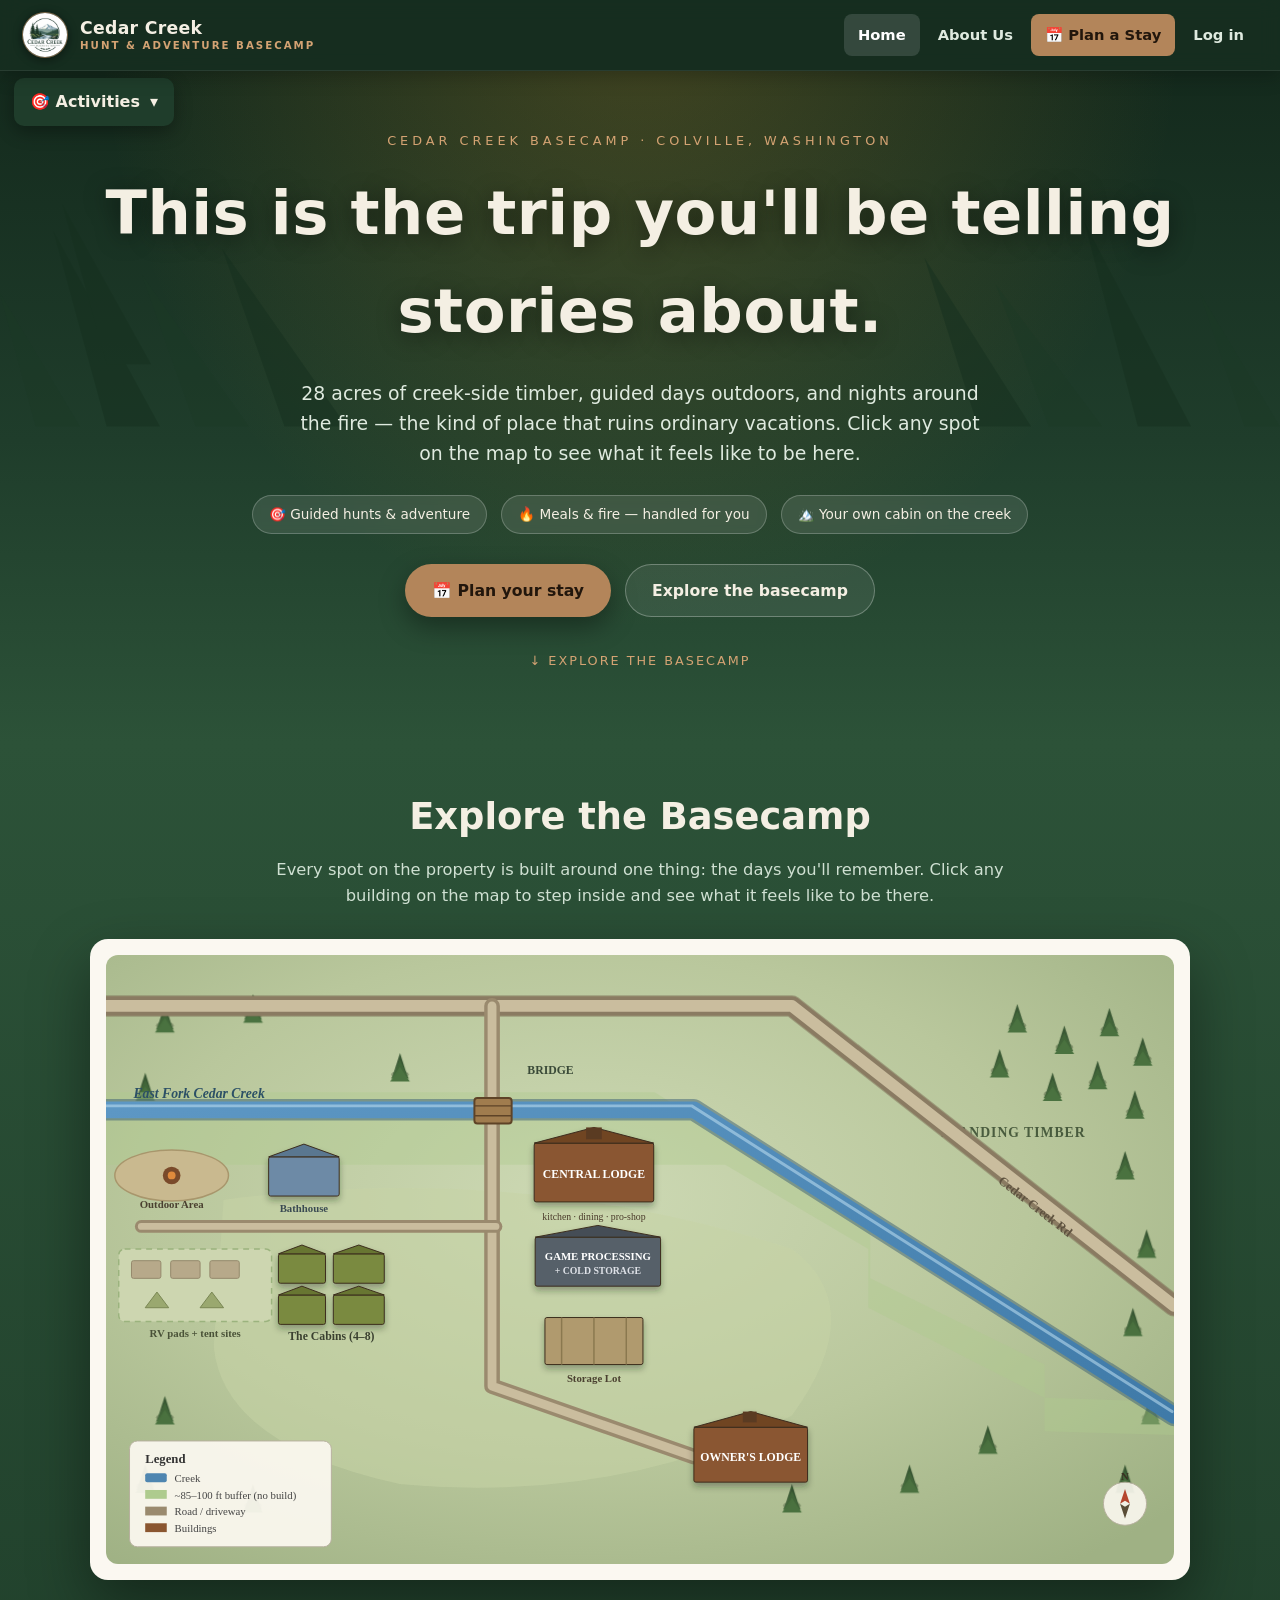
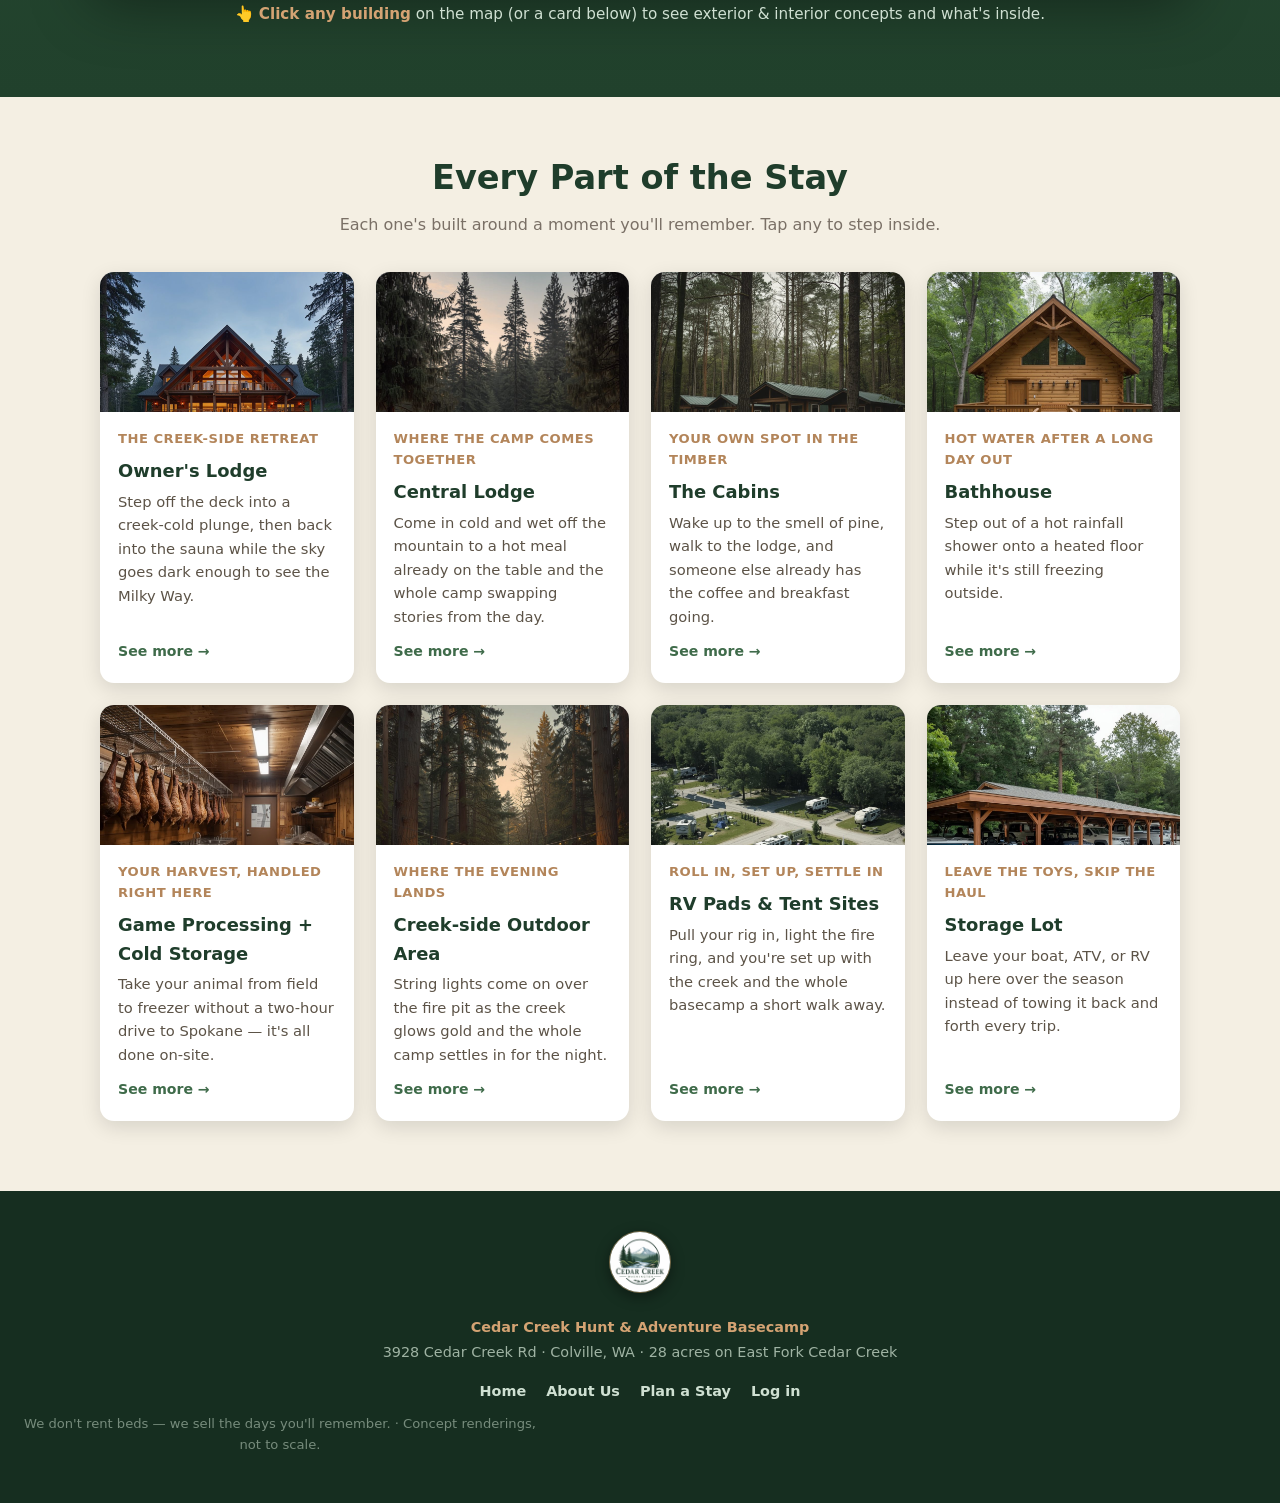
==== index.html @ cbad52f9 "Left activities dropdown, campground, uniform cards, info, select anim (1) Home page: left-side Acti" ====
<!DOCTYPE html>
<html lang="en">
<head>
<meta charset="UTF-8">
<meta name="viewport" content="width=device-width, initial-scale=1.0">
<title>Cedar Creek Hunt &amp; Adventure Basecamp</title>
<link rel="icon" href="images/logo.jpg">
<link rel="stylesheet" href="css/style.css">
</head>
<body>

<!-- shared logo nav (built by site.js) -->
<div id="siteHeader"></div>

<!-- ============ LEFT ACTIVITIES DROPDOWN ============ -->
<div class="left-acts" id="leftActs">
  <button class="left-acts-btn" id="leftActsBtn" aria-expanded="false">🎯 Activities <span class="caret">▾</span></button>
  <div class="left-acts-menu" id="leftActsMenu" hidden></div>
</div>

<!-- ============ HERO ============ -->
<header class="hero" id="top">
  <svg class="hero-trees" viewBox="0 0 1440 400" preserveAspectRatio="xMidYMax slice" aria-hidden="true">
    <g fill="#16301f">
      <polygon points="120,400 60,180 180,400"/><polygon points="120,330 70,150 170,330"/>
      <polygon points="320,400 250,200 390,400"/><polygon points="1280,400 1220,170 1340,400"/>
      <polygon points="1100,400 1040,210 1160,400"/>
    </g>
    <g fill="#1c3a26" opacity=".8">
      <polygon points="220,400 160,230 280,400"/><polygon points="1180,400 1120,240 1240,400"/>
      <polygon points="40,400 0,250 90,400"/><polygon points="1400,400 1350,250 1440,400"/>
    </g>
  </svg>
  <div class="kicker">Cedar Creek Basecamp · Colville, Washington</div>
  <h1>This is the trip you'll be telling stories about.</h1>
  <p class="sub">28 acres of creek-side timber, guided days outdoors, and nights around the fire — the kind of place that ruins ordinary vacations. Click any spot on the map to see what it feels like to be here.</p>
  <div class="meta">
    <span class="chip">🎯 Guided hunts &amp; adventure</span>
    <span class="chip">🔥 Meals &amp; fire — handled for you</span>
    <span class="chip">🏔️ Your own cabin on the creek</span>
  </div>
  <div class="hero-cta">
    <a class="btn btn-primary" href="schedule.html">📅 Plan your stay</a>
    <a class="btn btn-ghost" href="#map">Explore the basecamp</a>
  </div>
  <div class="scroll-hint">↓ Explore the basecamp</div>
</header>

<!-- ============ INTERACTIVE MAP ============ -->
<section class="map-section" id="map">
  <div class="section-head">
    <h2>Explore the Basecamp</h2>
    <p>Every spot on the property is built around one thing: the days you'll remember. Click any building on the map to step inside and see what it feels like to be there.</p>
  </div>

  <div class="map-wrap">
    <div class="map-frame">
      <svg viewBox="0 0 1090 622" role="img" aria-label="Interactive site map of Cedar Creek Basecamp — click a building">
        <defs>
          <style>
            .road-base{stroke:#9a8a6e;fill:none;stroke-linecap:round;stroke-linejoin:round;}
            .road-grit{stroke:#cabd9e;fill:none;stroke-linecap:round;stroke-linejoin:round;}
            .road-edge{stroke:#7d6f56;fill:none;stroke-linecap:round;stroke-linejoin:round;opacity:.5;}
            .bldg-roof{stroke:#3b2c1c;stroke-width:1;}
          </style>
          <!-- forest ground gradient -->
          <radialGradient id="ground" cx="45%" cy="40%" r="75%">
            <stop offset="0%" stop-color="#cdd9b4"/>
            <stop offset="55%" stop-color="#b9c79c"/>
            <stop offset="100%" stop-color="#9fb184"/>
          </radialGradient>
          <!-- water gradient -->
          <linearGradient id="water" x1="0" y1="0" x2="1" y2="1">
            <stop offset="0%" stop-color="#5d97c4"/>
            <stop offset="100%" stop-color="#3f7aa8"/>
          </linearGradient>
          <!-- soft drop shadow for buildings -->
          <filter id="bshadow" x="-30%" y="-30%" width="160%" height="170%">
            <feDropShadow dx="0" dy="4" stdDeviation="3" flood-color="#1c2a16" flood-opacity="0.35"/>
          </filter>
          <!-- subtle paper/terrain grain -->
          <filter id="grain"><feTurbulence type="fractalNoise" baseFrequency="0.9" numOctaves="2" result="n"/>
            <feColorMatrix in="n" type="saturate" values="0"/>
            <feComponentTransfer><feFuncA type="linear" slope="0.06"/></feComponentTransfer>
            <feComposite operator="over" in2="SourceGraphic"/></filter>
          <!-- one reusable conifer -->
          <g id="tree">
            <ellipse cx="0" cy="2" rx="9" ry="4" fill="#27381f" opacity=".35"/>
            <polygon points="0,-20 7,2 -7,2" fill="#33522f"/>
            <polygon points="0,-13 9,6 -9,6" fill="#3d6236"/>
            <polygon points="0,-6 10,9 -10,9" fill="#456e3c"/>
          </g>
        </defs>

        <!-- ===== TERRAIN ===== -->
        <rect width="1090" height="622" fill="url(#ground)"/>
        <rect width="1090" height="622" fill="#000" opacity="0" filter="url(#grain)"/>

        <!-- meadow clearing (lighter open ground where the camp sits) -->
        <path d="M120,250 Q420,210 700,300 Q780,360 700,470 Q520,560 300,540 Q120,500 110,400 Z"
              fill="#c7d3a6" opacity=".55"/>

        <!-- ===== STANDING TIMBER (forest masses) ===== -->
        <g opacity=".96">
          <!-- north / upper-right timber -->
          <use href="#tree" x="930" y="70"/><use href="#tree" x="978" y="92"/><use href="#tree" x="1024" y="74"/>
          <use href="#tree" x="1058" y="104"/><use href="#tree" x="912" y="116"/><use href="#tree" x="966" y="140"/>
          <use href="#tree" x="1012" y="128"/><use href="#tree" x="1050" y="158"/>
          <!-- right edge along creek -->
          <use href="#tree" x="1040" y="220"/><use href="#tree" x="1062" y="300"/><use href="#tree" x="1048" y="380"/>
          <use href="#tree" x="1066" y="470"/><use href="#tree" x="1040" y="540"/>
          <!-- scattered perimeter conifers -->
          <use href="#tree" x="60" y="70"/><use href="#tree" x="150" y="60"/><use href="#tree" x="40" y="140"/>
          <use href="#tree" x="60" y="470"/><use href="#tree" x="40" y="540"/><use href="#tree" x="150" y="560"/>
          <use href="#tree" x="300" y="120"/><use href="#tree" x="700" y="560"/><use href="#tree" x="820" y="540"/>
          <use href="#tree" x="900" y="500"/>
        </g>
        <text x="852" y="186" style="font:700 14px 'Segoe UI';letter-spacing:1px" fill="#2e4127" opacity=".8">STANDING TIMBER</text>

        <!-- ===== 85–100 ft creek buffer band ===== -->
        <path d="M0,140 H560 L640,190 L780,282 L780,330 L958,418 L958,452 L1090,456 L1090,490
                 L958,486 L958,452 L778,360 L778,300 L632,214 H0 Z"
              fill="#aecb8e" opacity=".4"/>

        <!-- ===== EAST FORK CEDAR CREEK (one clean horizontal run, then a straight diagonal) ===== -->
        <path d="M0,158 H600 L1090,470"
              fill="none" stroke="#3a5e74" stroke-width="22" stroke-linecap="round" stroke-linejoin="round" opacity=".5"/>
        <path d="M0,158 H600 L1090,470"
              fill="none" stroke="url(#water)" stroke-width="17" stroke-linecap="round" stroke-linejoin="round"/>
        <path d="M0,154 H598 L1088,466"
              fill="none" stroke="#bfe0f2" stroke-width="3" stroke-linecap="round" opacity=".55"/>
        <text x="28" y="146" style="font:italic 700 14px 'Segoe UI'" fill="#2c5066">East Fork Cedar Creek</text>

        <!-- ===== ROADS (gravel: dark base, light grit, soft edges) ===== -->
        <g>
          <!-- main road: straight run across the top, then one straight diagonal kept clear of the creek -->
          <path class="road-base" stroke-width="20" d="M0,52 H700 L1090,358"/>
          <path class="road-edge" stroke-width="22" d="M0,52 H700 L1090,358"/>
          <path class="road-grit" stroke-width="12" d="M0,52 H700 L1090,358"/>
          <!-- center driveway: straight vertical, crosses the creek only at the bridge (x≈395), then angles to the owner's lodge -->
          <path class="road-base" stroke-width="16" d="M394,52 V440 L600,512"/>
          <path class="road-grit" stroke-width="9" d="M394,52 V440 L600,512"/>
          <!-- spur between the bathhouse and the cabins (straight, extended left toward the outdoor area) -->
          <path class="road-base" stroke-width="13" d="M398,277 H36"/>
          <path class="road-grit" stroke-width="7" d="M398,277 H36"/>
        </g>
        <text x="910" y="232" style="font:600 13px 'Segoe UI'" fill="#5f5340" transform="rotate(38 910 232)">Cedar Creek Rd</text>

        <!-- ===== BRIDGE over creek ===== -->
        <g>
          <rect x="376" y="146" width="38" height="26" rx="3" fill="#a07c4e" stroke="#5e4327" stroke-width="2"/>
          <line x1="376" y1="154" x2="414" y2="154" stroke="#5e4327" stroke-width="1.5"/>
          <line x1="376" y1="164" x2="414" y2="164" stroke="#5e4327" stroke-width="1.5"/>
          <text x="430" y="121" style="font:700 12px 'Segoe UI'" fill="#3a4a38">BRIDGE</text>
        </g>

        <!-- ===== BUILDING HOTSPOTS (same data-bld + positions; realistic footprints) ===== -->

        <!-- Creek-side Outdoor Area (fire-pit clearing) -->
        <g class="hotspot" data-bld="outdoor" tabindex="0" role="button" aria-label="Creek-side Outdoor Area">
          <ellipse cx="67" cy="225" rx="58" ry="26" fill="#c9b98f" stroke="#a8966c" stroke-width="1.5"/>
          <circle cx="67" cy="225" r="9" fill="#7a4a2a"/><circle cx="67" cy="225" r="4" fill="#e08a3c"/>
          <text x="67" y="258" text-anchor="middle" style="font:600 11px 'Segoe UI'" fill="#4a4030">Outdoor Area</text>
        </g>

        <!-- Bathhouse -->
        <g class="hotspot" data-bld="bathhouse" tabindex="0" role="button" aria-label="Bathhouse">
          <g filter="url(#bshadow)">
            <rect x="166" y="206" width="72" height="40" rx="2" fill="#6d8aa6" class="bldg-roof"/>
            <polygon points="166,206 238,206 202,193" fill="#5a7790" class="bldg-roof"/>
          </g>
          <text x="202" y="262" text-anchor="middle" style="font:700 11px 'Segoe UI'" fill="#3a4a52">Bathhouse</text>
        </g>

        <!-- The Cabins (cluster of small rooflines) -->
        <g class="hotspot" data-bld="cabins" tabindex="0" role="button" aria-label="The Cabins">
          <g filter="url(#bshadow)" class="bldg-roof">
            <g fill="#7a8a3f"><rect x="176" y="305" width="48" height="30" rx="2"/><rect x="232" y="305" width="52" height="30" rx="2"/>
              <rect x="176" y="347" width="48" height="30" rx="2"/><rect x="232" y="347" width="52" height="30" rx="2"/></g>
            <g fill="#677633"><polygon points="176,305 224,305 200,296"/><polygon points="232,305 284,305 258,296"/>
              <polygon points="176,347 224,347 200,338"/><polygon points="232,347 284,347 258,338"/></g>
          </g>
          <text x="230" y="393" text-anchor="middle" style="font:700 12px 'Segoe UI'" fill="#3a4030">The Cabins (4–8)</text>
        </g>

        <!-- RV pads + tent sites -->
        <g class="hotspot" data-bld="rv" tabindex="0" role="button" aria-label="RV pads and tent sites">
          <rect x="13" y="300" width="156" height="74" rx="6" fill="#cdd6b0" stroke="#9bb37e" stroke-width="1.5" stroke-dasharray="6 5"/>
          <g fill="#b7a98a" stroke="#94886b" stroke-width="1"><rect x="26" y="312" width="30" height="18" rx="2"/><rect x="66" y="312" width="30" height="18" rx="2"/><rect x="106" y="312" width="30" height="18" rx="2"/></g>
          <polygon points="40,360 52,344 64,360" fill="#9aa86f" stroke="#788652" stroke-width="1"/>
          <polygon points="96,360 108,344 120,360" fill="#9aa86f" stroke="#788652" stroke-width="1"/>
          <text x="91" y="390" text-anchor="middle" style="font:600 11px 'Segoe UI'" fill="#4a5238">RV pads + tent sites</text>
        </g>

        <!-- Central Lodge (large, with pin) -->
        <g class="hotspot" data-bld="central" tabindex="0" role="button" aria-label="Central Lodge">
          <circle class="tap-pulse" cx="498" cy="222" r="22" fill="#c8922b" opacity=".5"/>
          <g filter="url(#bshadow)">
            <rect x="437" y="192" width="122" height="60" rx="2" fill="#8a5630" class="bldg-roof"/>
            <polygon points="437,192 559,192 498,176" fill="#6f4424" class="bldg-roof"/>
            <rect x="490" y="176" width="16" height="12" fill="#5a3a22"/>
          </g>
          <text x="498" y="228" text-anchor="middle" style="font:700 12px 'Segoe UI'" fill="#fff">CENTRAL LODGE</text>
          <text x="498" y="270" text-anchor="middle" style="font:500 10px 'Segoe UI'" fill="#4a3a2a">kitchen · dining · pro-shop</text>
        </g>

        <!-- Game Processing + Cold Storage -->
        <g class="hotspot" data-bld="processing" tabindex="0" role="button" aria-label="Game Processing and Cold Storage">
          <g filter="url(#bshadow)">
            <rect x="438" y="288" width="128" height="50" rx="2" fill="#566069" class="bldg-roof"/>
            <polygon points="438,288 566,288 502,276" fill="#454e56" class="bldg-roof"/>
          </g>
          <text x="502" y="311" text-anchor="middle" style="font:700 11px 'Segoe UI'" fill="#fff">GAME PROCESSING</text>
          <text x="502" y="326" text-anchor="middle" style="font:600 10px 'Segoe UI'" fill="#dfe2e8">+ COLD STORAGE</text>
        </g>

        <!-- Storage lot -->
        <g class="hotspot" data-bld="storage" tabindex="0" role="button" aria-label="Storage lot">
          <g filter="url(#bshadow)">
            <rect x="448" y="370" width="100" height="48" rx="2" fill="#b09a6e" class="bldg-roof"/>
            <line x1="465" y1="370" x2="465" y2="418" stroke="#8a784f" stroke-width="1.5"/>
            <line x1="498" y1="370" x2="498" y2="418" stroke="#8a784f" stroke-width="1.5"/>
            <line x1="531" y1="370" x2="531" y2="418" stroke="#8a784f" stroke-width="1.5"/>
          </g>
          <text x="498" y="436" text-anchor="middle" style="font:700 11px 'Segoe UI'" fill="#4a4030">Storage Lot</text>
        </g>

        <!-- Owner's Lodge (premium, with pin) -->
        <g class="hotspot" data-bld="owners" tabindex="0" role="button" aria-label="Owner's Lodge">
          <circle class="tap-pulse" cx="658" cy="510" r="24" fill="#c8922b" opacity=".5"/>
          <g filter="url(#bshadow)">
            <rect x="600" y="482" width="116" height="56" rx="2" fill="#8a5630" class="bldg-roof"/>
            <polygon points="600,482 716,482 658,466" fill="#6f4424" class="bldg-roof"/>
            <rect x="650" y="466" width="14" height="11" fill="#5a3a22"/>
          </g>
          <text x="658" y="516" text-anchor="middle" style="font:700 12px 'Segoe UI'" fill="#fff">OWNER'S LODGE</text>
        </g>

        <!-- ===== LEGEND ===== -->
        <g>
          <rect x="24" y="496" width="206" height="108" rx="8" fill="#fbf8f0" opacity=".94" stroke="#b8b0a0"/>
          <text x="40" y="518" style="font:700 13px 'Segoe UI'" fill="#333">Legend</text>
          <rect x="40" y="529" width="22" height="9" rx="2" fill="#4f86b0"/>
          <text x="70" y="538" style="font:500 11px 'Segoe UI'" fill="#444">Creek</text>
          <rect x="40" y="546" width="22" height="9" fill="#aecb8e"/>
          <text x="70" y="555" style="font:500 11px 'Segoe UI'" fill="#444">~85–100 ft buffer (no build)</text>
          <rect x="40" y="563" width="22" height="9" fill="#9a8a6e"/>
          <text x="70" y="572" style="font:500 11px 'Segoe UI'" fill="#444">Road / driveway</text>
          <rect x="40" y="580" width="22" height="9" fill="#8a5630"/>
          <text x="70" y="589" style="font:500 11px 'Segoe UI'" fill="#444">Buildings</text>
        </g>

        <!-- compass -->
        <g transform="translate(1040,560)">
          <circle r="22" fill="#fbf8f0" opacity=".9" stroke="#b8b0a0"/>
          <polygon points="0,-15 5,0 0,-3 -5,0" fill="#b5462e"/>
          <polygon points="0,15 5,0 0,3 -5,0" fill="#5a4d36"/>
          <text x="-4" y="-24" style="font:700 11px 'Segoe UI'" fill="#3a2f22">N</text>
        </g>
      </svg>
    </div>
  </div>

  <p class="hint-bar">👆 <b>Click any building</b> on the map (or a card below) to see exterior &amp; interior concepts and what's inside.</p>
</section>

<!-- ============ BROWSE ALL ============ -->
<section class="browse" id="browse">
  <h2>Every Part of the Stay</h2>
  <p class="lead">Each one's built around a moment you'll remember. Tap any to step inside.</p>
  <div class="grid" id="cardGrid"></div>
</section>

<!-- ============ MODAL ============ -->
<div class="modal-backdrop" id="backdrop">
  <div class="modal" role="dialog" aria-modal="true" aria-labelledby="mTitle">
    <div class="modal-head">
      <div>
        <div class="tagline" id="mTagline"></div>
        <h2 id="mTitle"></h2>
      </div>
      <button class="close-btn" id="closeBtn" aria-label="Close">&times;</button>
    </div>
    <div class="view-toggle">
      <button id="tabOut" class="active" data-pane="out">🏔️ Outside View</button>
      <button id="tabIn" data-pane="in">🛋️ Inside View</button>
    </div>
    <div class="view-stage">
      <div class="view-pane active" id="paneOut"></div>
      <div class="view-pane" id="paneIn"></div>
    </div>
    <div class="modal-body">
      <p class="moment-line" id="mMoment"></p>
      <p class="desc" id="mDesc"></p>
      <div class="feature-title">✦ What this building has</div>
      <ul class="feature-list" id="mFeatures"></ul>
      <div class="stat-row" id="mStats"></div>
    </div>
  </div>
</div>

<!-- ============ ACTIVITY INFO MODAL (opened from the left dropdown) ============ -->
<div class="modal-backdrop" id="actBackdrop">
  <div class="modal" role="dialog" aria-modal="true" aria-labelledby="aTitle">
    <div class="modal-head">
      <div>
        <div class="tagline" id="aTagline"></div>
        <h2 id="aTitle"></h2>
      </div>
      <button class="close-btn" id="actCloseBtn" aria-label="Close">&times;</button>
    </div>
    <div class="modal-body">
      <div class="act-gallery" id="aGallery"></div>
      <p class="desc" id="aDesc"></p>
      <div class="feature-title">📋 What a day looks like</div>
      <ul class="feature-list" id="aDay"></ul>
      <div class="feature-title" style="margin-top:22px;">✦ Included</div>
      <ul class="feature-list" id="aIncluded"></ul>
      <div class="stat-row" id="aStats"></div>
    </div>
  </div>
</div>

<div id="siteFooter"></div>

<script src="js/site.js"></script>
<script src="js/data.js"></script>
<script src="js/app.js"></script>
</body>
</html>
---- css/style.css ----
:root{
    --forest:#1f3d2b;
    --forest-deep:#162e20;
    --moss:#3f6b4a;
    --bark:#6b4f34;
    --cedar:#b3855a;
    --cedar-light:#d4a373;
    --sand:#f4efe3;
    --cream:#fbf8f1;
    --water:#6db8e6;
    --water-deep:#4a90b8;
    --ink:#26201a;
    --muted:#7a7066;
    --gold:#c8922b;
  }
  *{margin:0;padding:0;box-sizing:border-box;}
  html{scroll-behavior:smooth;}
  body{
    font-family:'Segoe UI','Trebuchet MS',system-ui,sans-serif;
    color:var(--ink);
    background:var(--forest-deep);
    line-height:1.6;
  }
  a{color:inherit;}

  /* ---------- STICKY TOP NAV ---------- */
  .topnav{
    position:sticky;top:0;z-index:45;
    display:flex;align-items:center;justify-content:space-between;
    gap:16px;padding:12px 22px;
    background:rgba(22,46,32,.82);
    backdrop-filter:blur(10px);
    -webkit-backdrop-filter:blur(10px);
    border-bottom:1px solid rgba(255,255,255,.08);
    box-shadow:0 4px 18px rgba(0,0,0,.25);
  }
  .topnav .brand{
    display:flex;align-items:center;gap:10px;
    color:var(--sand);font-weight:800;letter-spacing:.3px;
    font-size:1.02rem;text-decoration:none;white-space:nowrap;line-height:1.15;
  }
  .topnav .brand .mark{font-size:1.35rem;}
  .topnav .brand small{
    display:block;color:var(--cedar-light);font-weight:600;
    font-size:.64rem;letter-spacing:2px;text-transform:uppercase;
  }
  .nav-links{display:flex;align-items:center;gap:4px;}
  .nav-links a,.nav-links button{
    background:transparent;border:none;cursor:pointer;
    color:#dfeadf;font-size:.92rem;font-weight:600;font-family:inherit;
    padding:9px 14px;border-radius:8px;text-decoration:none;white-space:nowrap;
    transition:background .15s,color .15s,transform .15s;
  }
  .nav-links a:hover,.nav-links button:hover{background:rgba(255,255,255,.10);color:#fff;}
  .nav-links .nav-cta{background:var(--cedar);color:#22160c;}
  .nav-links .nav-cta:hover{background:var(--cedar-light);color:#22160c;transform:translateY(-1px);}
  /* anchored sections clear the sticky nav when you jump to them */
  #map,#browse{scroll-margin-top:74px;}
  @media(max-width:560px){
    .topnav{padding:9px 12px;gap:8px;}
    .topnav .brand{font-size:.9rem;}
    .topnav .brand small{display:none;}
    .nav-links a,.nav-links button{padding:8px 9px;font-size:.82rem;}
  }

  /* ---------- HERO ---------- */
  .hero{
    position:relative;
    min-height:62vh;
    display:flex;
    flex-direction:column;
    align-items:center;
    justify-content:center;
    text-align:center;
    color:var(--sand);
    padding:60px 24px 70px;
    overflow:hidden;
    background:
      radial-gradient(ellipse at 50% -10%, rgba(200,146,43,0.25), transparent 60%),
      linear-gradient(180deg,#142a1d 0%, #1f3d2b 55%, #2c5238 100%);
  }
  .hero-trees{position:absolute;inset:0;opacity:.5;pointer-events:none;}
  .hero h1{
    font-size:clamp(2.1rem,5vw,3.8rem);
    letter-spacing:.5px;
    font-weight:800;
    text-shadow:0 4px 24px rgba(0,0,0,.45);
    position:relative;
  }
  .hero .kicker{
    text-transform:uppercase;
    letter-spacing:4px;
    font-size:.8rem;
    color:var(--cedar-light);
    margin-bottom:14px;
    position:relative;
  }
  .hero .sub{
    margin-top:18px;
    max-width:680px;
    font-size:clamp(1rem,2vw,1.18rem);
    color:#dfeadf;
    position:relative;
  }
  .hero .meta{
    margin-top:26px;
    display:flex;
    gap:14px;
    flex-wrap:wrap;
    justify-content:center;
    position:relative;
  }
  .chip{
    background:rgba(255,255,255,.10);
    border:1px solid rgba(255,255,255,.22);
    padding:8px 16px;
    border-radius:999px;
    font-size:.85rem;
    backdrop-filter:blur(4px);
  }
  .scroll-hint{
    margin-top:34px;
    font-size:.8rem;
    letter-spacing:2px;
    text-transform:uppercase;
    color:var(--cedar-light);
    position:relative;
    animation:bob 2.4s ease-in-out infinite;
  }
  @keyframes bob{0%,100%{transform:translateY(0)}50%{transform:translateY(8px)}}

  /* ---------- HERO CALL-TO-ACTION BUTTONS ---------- */
  .hero-cta{
    margin-top:30px;display:flex;gap:14px;flex-wrap:wrap;
    justify-content:center;position:relative;
  }
  .btn{
    display:inline-flex;align-items:center;gap:8px;
    padding:13px 26px;border-radius:999px;font-size:.98rem;font-weight:700;
    text-decoration:none;cursor:pointer;border:1px solid transparent;
    transition:transform .15s,box-shadow .15s,background .15s;
  }
  .btn-primary{background:var(--cedar);color:#22160c;box-shadow:0 10px 26px rgba(0,0,0,.35);}
  .btn-primary:hover{background:var(--cedar-light);transform:translateY(-2px);box-shadow:0 16px 34px rgba(0,0,0,.42);}
  .btn-ghost{background:rgba(255,255,255,.08);border-color:rgba(255,255,255,.28);color:var(--sand);}
  .btn-ghost:hover{background:rgba(255,255,255,.16);transform:translateY(-2px);}

  /* ---------- MAP SECTION ---------- */
  .map-section{
    background:linear-gradient(180deg,#2c5238 0%, #21412c 100%);
    padding:46px 20px 70px;
  }
  .section-head{
    text-align:center;
    color:var(--sand);
    max-width:760px;
    margin:0 auto 30px;
  }
  .section-head h2{
    font-size:clamp(1.6rem,3.4vw,2.3rem);
    margin-bottom:10px;
  }
  .section-head p{color:#cfe0d2;font-size:1.02rem;}
  .map-wrap{
    max-width:1100px;
    margin:0 auto;
    background:var(--cream);
    border-radius:18px;
    padding:16px;
    box-shadow:0 24px 60px rgba(0,0,0,.4);
  }
  .map-frame{position:relative;border-radius:12px;overflow:hidden;}
  .map-frame svg{display:block;width:100%;height:auto;}

  /* clickable building hotspots overlaid on the map */
  .hotspot{
    cursor:pointer;
    transition:transform .18s ease, filter .18s ease;
    transform-box:fill-box;
    transform-origin:center;
  }
  .hotspot:hover{filter:brightness(1.08) drop-shadow(0 4px 10px rgba(0,0,0,.4));transform:translateY(-2px) scale(1.015);}
  .hotspot:focus{outline:none;}
  .hotspot:focus-visible rect,.hotspot:focus-visible polygon,.hotspot:focus-visible circle{stroke:var(--gold);stroke-width:4;}

  /* hotspots overlaid on the illustrated photo map */
  .map-hotspot{cursor:pointer;}
  .map-hotspot rect{
    fill:rgba(200,146,43,0);
    stroke:rgba(200,146,43,0);
    stroke-width:4;
    transition:fill .18s ease, stroke .18s ease;
  }
  .map-hotspot:hover rect{
    fill:rgba(200,146,43,.28);
    stroke:rgba(200,146,43,.95);
    filter:drop-shadow(0 4px 10px rgba(0,0,0,.4));
  }
  .map-hotspot:focus{outline:none;}
  .map-hotspot:focus-visible rect{
    fill:rgba(200,146,43,.28);
    stroke:var(--gold);
    stroke-width:5;
  }

  /* drawn building blocks on the self-rendered map */
  .bldg{cursor:pointer;}
  .bldg rect{
    fill:#7a4a2a;
    stroke:#fbf7ec;
    stroke-width:3;
    transition:fill .18s ease, transform .18s ease, filter .18s ease;
  }
  .bldg.lodge rect{fill:#6b3f22;}
  .bldg .bl{fill:#fff;text-anchor:middle;font:700 15px Georgia,serif;pointer-events:none;letter-spacing:.5px;}
  .bldg .bl.big{font-size:17px;}
  .bldg .bs{fill:#f0e2d2;text-anchor:middle;font:500 12px Segoe UI;pointer-events:none;}
  .bldg:hover rect{
    fill:#c8922b;
    filter:drop-shadow(0 6px 14px rgba(0,0,0,.45));
  }
  .bldg:focus{outline:none;}
  .bldg:focus-visible rect{stroke:var(--gold);stroke-width:5;fill:#c8922b;}
  .bld-label{font:600 13px 'Segoe UI',sans-serif;fill:#fff;pointer-events:none;text-shadow:0 1px 2px rgba(0,0,0,.6);}
  .bld-sub{font:500 10px 'Segoe UI',sans-serif;fill:#f0e9da;pointer-events:none;}
  .tap-pulse{animation:pulse 2.6s ease-out infinite;transform-origin:center;transform-box:fill-box;}
  @keyframes pulse{0%{opacity:.0}30%{opacity:.55}100%{opacity:0;transform:scale(2.4)}}

  .map-legend{
    display:flex;flex-wrap:wrap;gap:18px;justify-content:center;
    padding:16px 8px 4px;color:#4a4036;font-size:.85rem;
  }
  .map-legend span{display:inline-flex;align-items:center;gap:7px;}
  .sw{width:16px;height:16px;border-radius:4px;display:inline-block;}

  .hint-bar{
    text-align:center;color:#cfe0d2;margin-top:22px;font-size:.95rem;
  }
  .hint-bar b{color:var(--cedar-light);}

  /* ---------- BUILDING CARD GRID ---------- */
  .browse{background:var(--sand);padding:54px 20px 70px;}
  .browse h2{text-align:center;color:var(--forest);font-size:clamp(1.5rem,3vw,2.1rem);margin-bottom:8px;}
  .browse .lead{text-align:center;color:var(--muted);max-width:640px;margin:0 auto 34px;}
  .grid{
    max-width:1080px;margin:0 auto;
    display:grid;grid-template-columns:repeat(auto-fill,minmax(250px,1fr));gap:22px;
  }
  .card{
    background:#fff;border-radius:14px;overflow:hidden;cursor:pointer;
    box-shadow:0 6px 20px rgba(0,0,0,.12);transition:transform .18s,box-shadow .18s;
    display:flex;flex-direction:column;
  }
  .card:hover{transform:translateY(-5px);box-shadow:0 16px 38px rgba(0,0,0,.20);}
  .card-thumb{height:140px;background:#dfeadf;position:relative;overflow:hidden;}
  .card-thumb img{width:100%;height:100%;object-fit:cover;}
  .card-body{padding:16px 18px 20px;flex:1;display:flex;flex-direction:column;}
  .card-body h3{color:var(--forest);font-size:1.12rem;margin-bottom:4px;}
  .card-body .tagline{color:var(--cedar);font-size:.82rem;font-weight:600;text-transform:uppercase;letter-spacing:.5px;margin-bottom:8px;}
  .card-body p{color:#5c5347;font-size:.92rem;flex:1;}
  .card-body .open{margin-top:12px;color:var(--moss);font-weight:600;font-size:.88rem;}

  /* ---------- MODAL ---------- */
  .modal-backdrop{
    position:fixed;inset:0;background:rgba(15,25,18,.72);
    backdrop-filter:blur(3px);display:none;align-items:center;justify-content:center;
    z-index:50;padding:20px;
  }
  .modal-backdrop.open{display:flex;}
  .modal{
    background:var(--cream);border-radius:18px;max-width:920px;width:100%;
    max-height:92vh;overflow-y:auto;box-shadow:0 30px 80px rgba(0,0,0,.5);
    animation:rise .28s ease;
  }
  @keyframes rise{from{transform:translateY(24px);opacity:0}to{transform:translateY(0);opacity:1}}
  .modal-head{
    background:linear-gradient(135deg,var(--moss),var(--forest));
    color:var(--sand);padding:22px 26px;position:sticky;top:0;z-index:2;
    display:flex;justify-content:space-between;align-items:flex-start;gap:14px;
  }
  .modal-head h2{font-size:1.5rem;margin-bottom:3px;}
  .modal-head .tagline{color:var(--cedar-light);font-size:.85rem;text-transform:uppercase;letter-spacing:1px;font-weight:600;}
  .close-btn{
    background:rgba(255,255,255,.15);border:none;color:#fff;width:38px;height:38px;
    border-radius:50%;font-size:1.4rem;cursor:pointer;flex-shrink:0;line-height:1;
    transition:background .15s;
  }
  .close-btn:hover{background:rgba(255,255,255,.32);}

  .view-toggle{
    display:flex;gap:0;background:#e7ddca;margin:0;
    position:sticky;top:0;
  }
  .view-toggle button{
    flex:1;padding:14px;border:none;background:transparent;cursor:pointer;
    font-size:.95rem;font-weight:600;color:var(--muted);letter-spacing:.5px;
    border-bottom:3px solid transparent;transition:all .15s;
  }
  .view-toggle button.active{color:var(--forest);border-bottom-color:var(--cedar);background:var(--cream);}
  .view-stage{padding:0;background:#11251a;min-height:300px;display:flex;align-items:center;justify-content:center;}
  .view-stage img{display:block;width:100%;height:auto;object-fit:contain;}
  .view-pane{display:none;}
  .view-pane.active{display:block;}

  .modal-body{padding:24px 28px 30px;}
  .moment-line{
    font-size:1.22rem;line-height:1.45;color:var(--forest);font-weight:600;
    font-style:italic;margin-bottom:18px;padding:4px 0 4px 18px;
    border-left:4px solid var(--cedar);
  }
  .modal-body .desc{font-size:1.02rem;color:#4c4338;margin-bottom:20px;}
  .feature-title{color:var(--forest);font-weight:700;font-size:1.05rem;margin-bottom:12px;display:flex;align-items:center;gap:8px;}
  .feature-list{list-style:none;display:grid;grid-template-columns:repeat(auto-fit,minmax(230px,1fr));gap:10px 22px;}
  .feature-list li{position:relative;padding-left:24px;color:#544b3f;font-size:.95rem;}
  .feature-list li::before{
    content:"";position:absolute;left:0;top:7px;width:11px;height:11px;border-radius:50%;
    background:var(--cedar);box-shadow:0 0 0 3px rgba(179,133,90,.22);
  }
  .stat-row{display:flex;flex-wrap:wrap;gap:10px;margin-top:22px;}
  .stat{background:#efe6d4;border-radius:10px;padding:10px 16px;font-size:.85rem;color:#5c5040;}
  .stat b{display:block;color:var(--forest);font-size:1.05rem;}

  /* ---------- ACTIVITIES SIDE MENU ---------- */
  .side-toggle{
    position:fixed;top:18px;left:18px;z-index:40;
    background:var(--forest);color:var(--sand);border:none;cursor:pointer;
    padding:11px 16px;border-radius:10px;font-size:.92rem;font-weight:600;
    box-shadow:0 6px 18px rgba(0,0,0,.3);display:flex;align-items:center;gap:8px;
    transition:background .15s, transform .15s;
  }
  .side-toggle:hover{background:var(--moss);transform:translateY(-1px);}
  .side-menu{
    position:fixed;top:0;left:0;height:100%;width:310px;max-width:84vw;z-index:60;
    background:linear-gradient(180deg,var(--forest-deep),var(--forest));
    color:var(--sand);box-shadow:6px 0 30px rgba(0,0,0,.45);
    transform:translateX(-105%);transition:transform .28s ease;
    display:flex;flex-direction:column;padding:26px 0 20px;overflow-y:auto;
  }
  .side-menu.open{transform:translateX(0);}
  .side-menu h3{padding:0 24px 4px;font-size:1.25rem;color:var(--cedar-light);}
  .side-menu .side-sub{padding:0 24px 18px;font-size:.85rem;color:#bcd0c0;border-bottom:1px solid rgba(255,255,255,.12);}
  .side-link{
    text-align:left;background:transparent;border:none;color:var(--sand);cursor:pointer;
    padding:15px 24px;font-size:.98rem;display:flex;align-items:center;gap:12px;
    border-bottom:1px solid rgba(255,255,255,.07);transition:background .15s, padding-left .15s;
  }
  .side-link:hover{background:rgba(200,146,43,.18);padding-left:30px;}
  .side-link .ico{font-size:1.2rem;flex-shrink:0;}
  .side-link .txt{display:flex;flex-direction:column;line-height:1.25;}
  .side-link .txt small{color:var(--cedar-light);font-size:.74rem;}
  .in-season{
    color:#7fe39b;font-weight:700;font-size:.72rem;margin-left:7px;
    letter-spacing:.3px;white-space:nowrap;
  }
  .act-status{
    display:inline-block;margin-left:10px;padding:3px 10px;border-radius:999px;
    font-size:.72rem;font-weight:700;letter-spacing:.4px;vertical-align:middle;
  }
  .act-status.on{background:rgba(127,227,155,.18);color:#2e9e57;border:1px solid rgba(46,158,87,.4);}
  .act-status.off{background:rgba(122,112,102,.14);color:#7a7066;border:1px solid rgba(122,112,102,.3);}
  .side-menu .close-side{
    position:absolute;top:16px;right:16px;background:rgba(255,255,255,.14);border:none;color:#fff;
    width:34px;height:34px;border-radius:50%;font-size:1.3rem;cursor:pointer;line-height:1;
  }
  .side-menu .close-side:hover{background:rgba(255,255,255,.3);}
  .side-overlay{
    position:fixed;inset:0;background:rgba(8,16,11,.55);z-index:55;display:none;
  }
  .side-overlay.open{display:block;}

  /* ---------- FOOTER ---------- */
  footer{background:var(--forest-deep);color:#9fb3a3;text-align:center;padding:34px 20px;font-size:.9rem;}
  footer b{color:var(--cedar-light);}

  @media(max-width:560px){
    /* hero: a touch tighter so the headline doesn't crowd the screen */
    .hero{padding:54px 18px 60px;min-height:58vh;}
    .hero h1{font-size:clamp(1.7rem,7vw,2.4rem);}

    /* keep the activities button from colliding with the hero text */
    .side-toggle{top:12px;left:12px;padding:9px 13px;font-size:.85rem;}

    /* map: let it use the full width, no side padding eating into it */
    .map-wrap{padding:8px;}
    .map-section{padding:36px 10px 56px;}

    /* modal: use more of the small screen, comfortable padding */
    .modal{max-height:94vh;border-radius:14px;}
    .modal-head{padding:18px 18px;}
    .modal-head h2{font-size:1.2rem;}
    .modal-body{padding:20px 18px 26px;}
    .moment-line{font-size:1.08rem;}

    /* features and stats stack to one column so nothing overflows */
    .feature-list{grid-template-columns:1fr;}
    .stat-row{gap:8px;}

    /* bigger, easier tap targets for the view toggle */
    .view-toggle button{padding:16px 8px;font-size:.92rem;}

    /* side menu nearly full-width on a phone */
    .side-menu{width:88vw;max-width:88vw;}

    /* cards go single-column so images aren't squeezed */
    .grid{grid-template-columns:1fr;}
  }

/* ============ ACTIVITY MEDIA GALLERY ============ */
.act-gallery{
  display:flex;
  flex-wrap:wrap;
  justify-content:center;
  gap:14px;
  margin-bottom:22px;
}
.act-media{
  border-radius:14px;
  overflow:hidden;
  background:#e9efe2;
  box-shadow:0 4px 14px rgba(40,55,35,.12);
  /* cap the height so tall portrait photos don't dominate the modal;
     width follows from the image's natural aspect ratio */
  max-height:380px;
  flex:0 1 auto;
}
.act-media img{
  height:380px;
  width:auto;
  max-width:100%;
  object-fit:contain;
  display:block;
}
@media(max-width:560px){
  .act-media{max-height:none;flex-basis:100%;}
  .act-media img{height:auto;width:100%;}
}

/* nav links that collapse on small screens to make room for the CTA */
@media(max-width:560px){ .nav-collapse{display:none;} }

/* ============ PLAN YOUR STAY (BOOKING) ============ */
.book{
  background:linear-gradient(180deg,#21412c 0%, #1a3424 100%);
  padding:54px 20px 72px;
}
.booking-wrap{
  max-width:1080px;margin:0 auto;
  display:grid;grid-template-columns:1.6fr 1fr;gap:26px;align-items:start;
}
.booking-form{
  background:var(--cream);border-radius:18px;padding:10px 26px 28px;
  box-shadow:0 24px 60px rgba(0,0,0,.4);
}
.bk-step{border:none;padding:22px 0;border-bottom:1px solid #e7ddca;}
.bk-step:last-of-type{border-bottom:none;}
.bk-step legend{
  display:flex;align-items:center;gap:10px;
  font-size:1.15rem;font-weight:700;color:var(--forest);padding-bottom:6px;
}
.bk-num{
  display:inline-flex;align-items:center;justify-content:center;
  width:26px;height:26px;border-radius:50%;background:var(--cedar);color:#fff;
  font-size:.9rem;font-weight:800;flex-shrink:0;
}
.bk-help{color:var(--muted);font-size:.9rem;margin:-2px 0 14px;}

/* dates */
.bk-dates{display:flex;gap:16px;flex-wrap:wrap;}
.bk-dates label{
  display:flex;flex-direction:column;gap:6px;flex:1;min-width:150px;
  font-size:.82rem;font-weight:600;color:#5c5347;text-transform:uppercase;letter-spacing:.5px;
}
.bk-dates input{
  font:inherit;padding:11px 13px;border:1.5px solid #d8cdb6;border-radius:10px;
  background:#fff;color:var(--ink);
}
.bk-dates input:focus{outline:none;border-color:var(--cedar);box-shadow:0 0 0 3px rgba(179,133,90,.22);}
.bk-nights{margin-top:12px;font-size:.95rem;color:var(--moss);font-weight:600;}

/* selectable option cards (lodging + activities share a pattern) */
.bk-opt,.bk-act{display:block;cursor:pointer;}
.bk-opt input,.bk-act input{position:absolute;opacity:0;width:0;height:0;}
.bk-opt-card,.bk-act-card{
  display:flex;align-items:center;gap:14px;
  border:2px solid #e2d8c2;border-radius:13px;padding:14px 16px;
  background:#fff;transition:border-color .15s, box-shadow .15s, transform .12s;
}
.bk-opt-card:hover,.bk-act-card:hover{border-color:var(--cedar-light);transform:translateY(-1px);}
.bk-opt input:focus-visible + .bk-opt-card,
.bk-act input:focus-visible + .bk-act-card{box-shadow:0 0 0 3px rgba(200,146,43,.4);}
.bk-opt input:checked + .bk-opt-card,
.bk-act input:checked + .bk-act-card{
  border-color:var(--cedar);background:#fbf4e9;
  box-shadow:0 6px 18px rgba(179,133,90,.22);
}

.bk-lodging{display:grid;gap:12px;}
.bk-opt-icon{font-size:1.7rem;flex-shrink:0;}
.bk-opt-main{flex:1;display:flex;flex-direction:column;}
.bk-opt-name{font-weight:700;color:var(--forest);font-size:1.05rem;}
.bk-opt-blurb{color:#6a6052;font-size:.88rem;}
.bk-opt-price{font-weight:800;color:var(--cedar);font-size:1.25rem;white-space:nowrap;}
.bk-opt-price small{font-weight:600;color:var(--muted);font-size:.7rem;}

.bk-activities{display:grid;grid-template-columns:repeat(auto-fill,minmax(230px,1fr));gap:11px;}
.bk-act-icon{font-size:1.4rem;flex-shrink:0;}
.bk-act-main{display:flex;flex-direction:column;}
.bk-act-name{font-weight:700;color:var(--forest);font-size:.96rem;line-height:1.2;}
.bk-act-short{color:#6a6052;font-size:.8rem;}
.bk-act-main{flex:1;}
.bk-act-price{margin-left:auto;font-weight:800;color:var(--cedar);font-size:.95rem;white-space:nowrap;align-self:center;}
.bk-act-opt{margin-left:auto;align-self:center;font:inherit;font-size:.8rem;font-weight:700;color:var(--forest);background:#fff;border:1.5px solid #d8cdb6;border-radius:8px;padding:7px 8px;max-width:170px;cursor:pointer;}
.bk-act-opt:focus{outline:none;border-color:var(--cedar);box-shadow:0 0 0 3px rgba(179,133,90,.22);}
.bk-act-none .bk-act-card{border-style:dashed;}
.bk-act-none .bk-act-price{display:none;}

/* out-of-season activities: grayed out and not selectable */
.bk-act.out-of-season{cursor:not-allowed;}
.bk-act.out-of-season .bk-act-card{
  background:#f0ede6;border-color:#e2d8c2;border-style:dashed;
  filter:grayscale(1);opacity:.6;
}
.bk-act.out-of-season:hover .bk-act-card{transform:none;border-color:#e2d8c2;}
.bk-act.out-of-season .bk-act-opt,
.bk-act.out-of-season .bk-act-price{opacity:.7;}
.bk-act-season{
  margin-left:auto;align-self:center;
  display:inline-block;padding:3px 11px;border-radius:999px;
  font-size:.68rem;font-weight:800;letter-spacing:.4px;text-transform:uppercase;
  color:#9a5a2c;background:rgba(154,90,44,.14);border:1px solid rgba(154,90,44,.35);
}

/* clickable activity cards (open the options popup) */
.bk-pick{cursor:pointer;}
.bk-pick .bk-act-card{transition:border-color .15s,box-shadow .15s,transform .12s;}
.bk-pick:hover .bk-act-card{border-color:var(--cedar-light);transform:translateY(-1px);}
.bk-pick:focus-visible{outline:none;}
.bk-pick:focus-visible .bk-act-card{box-shadow:0 0 0 3px rgba(200,146,43,.4);}
.bk-pick.chosen .bk-act-card{border-color:var(--cedar);background:#fbf4e9;box-shadow:0 6px 18px rgba(179,133,90,.22);}
.bk-act-cta{margin-left:auto;align-self:center;color:var(--cedar);font-weight:700;font-size:.85rem;white-space:nowrap;}
.bk-act-chosen{margin-left:auto;align-self:center;color:var(--forest);font-weight:800;font-size:.9rem;white-space:nowrap;}
.bk-act-remove{
  align-self:center;margin-left:10px;width:24px;height:24px;border-radius:50%;flex-shrink:0;
  border:none;background:rgba(122,112,102,.16);color:#6a6052;cursor:pointer;font-size:.85rem;line-height:1;
}
.bk-act-remove:hover{background:rgba(181,70,46,.18);color:#b5462e;}
.bk-pick-none .bk-act-card{border-style:dashed;}
.bk-pick.out-of-season{cursor:not-allowed;}
.bk-pick.out-of-season .bk-act-card{background:#f0ede6;border-color:#e2d8c2;border-style:dashed;filter:grayscale(1);opacity:.6;}
.bk-pick.out-of-season:hover .bk-act-card{transform:none;border-color:#e2d8c2;}

/* activity-options popup */
.act-opt-modal{max-width:480px;}
.act-opt-list{display:grid;gap:10px;margin-top:6px;}
.act-opt-choice{
  display:flex;align-items:center;justify-content:space-between;gap:14px;
  border:2px solid #e2d8c2;border-radius:12px;padding:15px 18px;background:#fff;cursor:pointer;
  font:inherit;text-align:left;transition:border-color .15s,box-shadow .15s,transform .12s;
}
.act-opt-choice:hover{border-color:var(--cedar-light);transform:translateY(-1px);}
.act-opt-choice.current{border-color:var(--cedar);background:#fbf4e9;}
.act-opt-label{font-weight:700;color:var(--forest);font-size:1.02rem;}
.act-opt-label small{color:var(--moss);font-weight:700;font-size:.74rem;margin-left:6px;}
.act-opt-price{font-weight:800;color:var(--cedar);font-size:1.15rem;white-space:nowrap;}
.act-opt-remove{
  margin-top:4px;border:none;background:transparent;color:#b5462e;font-weight:700;cursor:pointer;
  font:inherit;padding:10px;border-radius:8px;
}
.act-opt-remove:hover{background:rgba(181,70,46,.1);}

/* ===== compact lodging — cabin, RV & campground fit in one row ===== */
.bk-lodging{grid-template-columns:repeat(auto-fit,minmax(185px,1fr));}
.bk-opt-card{flex-direction:column;text-align:center;gap:8px;padding:14px 12px;}
.bk-opt-thumb{width:100%;height:74px;}
.bk-opt-main{align-items:center;flex:none;}
.bk-opt-icon{font-size:2rem;}
.bk-opt-price{margin:0;}

/* ===== uniform-size activity cards ===== */
.bk-activities{grid-template-columns:repeat(auto-fill,minmax(220px,1fr));grid-auto-rows:1fr;}
.bk-pick{height:100%;}
.bk-pick .bk-act-card{height:100%;min-height:94px;align-items:center;}
.bk-act-main{min-width:0;flex:1;}
.bk-act-name{display:-webkit-box;-webkit-line-clamp:2;-webkit-box-orient:vertical;overflow:hidden;}
.bk-act-short{white-space:nowrap;overflow:hidden;text-overflow:ellipsis;}

/* ===== satisfying option-select animation ===== */
.act-opt-choice{position:relative;overflow:hidden;}
.act-opt-choice.selecting{
  border-color:var(--moss);background:#e7f6ec;color:var(--forest);
  animation:optPick .52s cubic-bezier(.2,.8,.2,1);
}
.act-opt-choice.selecting .act-opt-price{color:var(--moss);}
@keyframes optPick{0%{transform:scale(1)}25%{transform:scale(1.05)}55%{transform:scale(.98)}100%{transform:scale(1)}}
.act-opt-choice.selecting::after{
  content:"✓";position:absolute;inset:0;display:flex;align-items:center;justify-content:center;
  font-size:2.3rem;font-weight:900;color:#fff;background:var(--moss);border-radius:10px;
  animation:checkPop .52s ease forwards;
}
@keyframes checkPop{0%{opacity:0;transform:scale(.4)}40%{opacity:1;transform:scale(1.12)}72%{transform:scale(1)}100%{opacity:0}}
.bk-pick.pop .bk-act-card{animation:cardPop .5s ease;}
@keyframes cardPop{0%{transform:scale(1)}30%{transform:scale(1.05);box-shadow:0 12px 28px rgba(63,107,74,.4)}100%{transform:scale(1)}}

/* ===== left-side activities dropdown (home page) ===== */
.left-acts{position:fixed;left:14px;top:78px;z-index:35;}
.left-acts-btn{
  background:var(--forest);color:var(--sand);border:none;border-radius:10px;
  padding:11px 16px;font:inherit;font-weight:700;cursor:pointer;display:inline-flex;gap:10px;
  align-items:center;box-shadow:0 6px 18px rgba(0,0,0,.32);
}
.left-acts-btn:hover{background:var(--moss);}
.left-acts-btn .caret{transition:transform .2s;}
.left-acts-btn[aria-expanded="true"] .caret{transform:rotate(180deg);}
.left-acts-menu{
  margin-top:8px;width:264px;max-width:82vw;background:var(--forest-deep);border-radius:12px;
  overflow-y:auto;max-height:72vh;box-shadow:0 18px 44px rgba(0,0,0,.5);
}
.left-acts-item{
  display:flex;align-items:center;gap:11px;width:100%;text-align:left;background:transparent;border:none;
  color:var(--sand);padding:12px 15px;cursor:pointer;font:inherit;border-bottom:1px solid rgba(255,255,255,.07);
}
.left-acts-item:hover{background:rgba(200,146,43,.18);}
.left-acts-item .ico{font-size:1.15rem;flex-shrink:0;}
.left-acts-item .txt{display:flex;flex-direction:column;line-height:1.2;}
.left-acts-item small{color:var(--cedar-light);font-size:.72rem;}
.left-acts-badge{margin-left:6px;color:#7fe39b;font-weight:800;font-size:.62rem;}
@media(max-width:820px){
  .left-acts{position:static;margin:12px 14px 0;}
  .left-acts-menu{max-height:50vh;}
}

/* ===== scheduling "good to know" info ===== */
.bk-info{
  max-width:1080px;margin:0 auto 22px;display:grid;
  grid-template-columns:repeat(auto-fit,minmax(220px,1fr));gap:14px;
}
.bk-info-card{
  background:rgba(255,255,255,.07);border:1px solid rgba(255,255,255,.14);border-radius:12px;
  padding:14px 16px;color:#e7efe6;
}
.bk-info-card b{display:block;color:var(--cedar-light);margin-bottom:3px;font-size:.95rem;}
.bk-info-card span{font-size:.86rem;color:#cfe0d2;line-height:1.5;}

.bk-submit{margin-top:24px;width:100%;justify-content:center;}
.bk-error{margin-top:12px;color:#b5462e;font-weight:600;font-size:.92rem;}

/* live summary */
.booking-summary{
  position:sticky;top:84px;
  background:var(--forest-deep);color:var(--sand);
  border-radius:18px;padding:22px 22px 26px;
  box-shadow:0 20px 50px rgba(0,0,0,.4);
}
.booking-summary h3{color:var(--cedar-light);font-size:1.2rem;margin-bottom:14px;}
.bk-empty{color:#9fb3a3;font-size:.92rem;}
.bk-srow{
  display:flex;justify-content:space-between;gap:14px;align-items:baseline;
  padding:9px 0;border-bottom:1px solid rgba(255,255,255,.10);font-size:.92rem;
}
.bk-srow span{color:#bcd0c0;}
.bk-srow b{color:#fff;text-align:right;}
.bk-srow.bk-acts b{font-weight:600;line-height:1.5;}
.bk-srow.bk-total{border-bottom:none;margin-top:4px;padding-top:12px;}
.bk-srow.bk-total span{color:var(--cedar-light);font-weight:700;}
.bk-srow.bk-total b{color:var(--gold);font-size:1.3rem;}

/* thank-you panel */
.booking-done{max-width:680px;margin:0 auto;}
.bk-done-card{
  background:var(--cream);border-radius:20px;padding:34px 30px;text-align:center;
  box-shadow:0 24px 60px rgba(0,0,0,.4);
}
.bk-check{
  width:62px;height:62px;margin:0 auto 16px;border-radius:50%;
  background:var(--moss);color:#fff;font-size:2rem;font-weight:800;
  display:flex;align-items:center;justify-content:center;
  box-shadow:0 8px 22px rgba(63,107,74,.4);
}
.bk-done-card h3{color:var(--forest);font-size:1.6rem;}
.bk-done-sub{color:#5c5347;margin:8px auto 22px;max-width:440px;}
.bk-done-card #bkDoneSummary{
  text-align:left;background:var(--forest-deep);color:var(--sand);
  border-radius:14px;padding:8px 20px 16px;margin-bottom:24px;
}
.bk-done-actions{display:flex;gap:14px;flex-wrap:wrap;justify-content:center;}

@media(max-width:760px){
  .booking-wrap{grid-template-columns:1fr;}
  .booking-summary{position:static;}
}
@media(max-width:520px){
  .booking-form{padding:6px 16px 22px;}
  .bk-activities{grid-template-columns:1fr;}
  .bk-done-actions .btn{width:100%;justify-content:center;}
}

/* ============================================================ */
/* ============ SHARED LOGO NAV + FOOTER (site.js) ============ */
/* ============================================================ */
.topnav .brand{gap:12px;text-decoration:none;}
.brand-logo{
  width:46px;height:46px;border-radius:50%;object-fit:cover;object-position:center;
  flex-shrink:0;background:#102017;border:1.5px solid rgba(212,163,115,.55);
  box-shadow:0 2px 10px rgba(0,0,0,.45);
}
.brand-text{display:flex;flex-direction:column;line-height:1.06;color:var(--sand);font-weight:800;font-size:1.08rem;}
.brand-text small{color:var(--cedar-light);font-weight:600;font-size:.6rem;letter-spacing:1.6px;text-transform:uppercase;margin-top:3px;}
.nav-links a.active,.nav-links button.active{color:#fff;background:rgba(255,255,255,.13);}
.nav-login,.nav-account{border:1px solid rgba(255,255,255,.28);}
.nav-account{color:var(--cedar-light)!important;}
@media(max-width:600px){
  .brand-text small{display:none;}
  .brand-text{font-size:.92rem;}
  .brand-logo{width:40px;height:40px;}
}

.site-footer{
  background:var(--forest-deep);color:#9fb3a3;text-align:center;
  padding:40px 20px 46px;font-size:.9rem;
}
.footer-logo{
  width:62px;height:62px;border-radius:50%;object-fit:cover;
  border:1.5px solid rgba(212,163,115,.5);margin-bottom:14px;box-shadow:0 4px 14px rgba(0,0,0,.4);
}
.site-footer p{margin:2px 0;}
.site-footer b{color:var(--cedar-light);}
.footer-links{display:flex;gap:20px;justify-content:center;flex-wrap:wrap;margin:16px 0 10px;}
.footer-links a{color:#cfe0d2;text-decoration:none;font-weight:600;font-size:.9rem;}
.footer-links a:hover{color:var(--cedar-light);}
.footer-fine{opacity:.7;font-size:.82rem;max-width:520px;margin:8px auto 0;}

/* pages that use the injected header sit on the forest background */
.page-bg{background:var(--forest-deep);min-height:100vh;}

/* ============================================================ */
/* ================= CALENDAR DATE PICKER ===================== */
/* ============================================================ */
:root{ --cal-accent:#3b5bdb; --cal-accent-soft:#e7ecfb; }
.cal-trigger{
  width:100%;display:flex;align-items:center;justify-content:space-between;gap:12px;
  background:#fff;border:1.5px solid #d8cdb6;border-radius:12px;padding:15px 18px;
  font:inherit;font-size:1.02rem;font-weight:600;color:var(--ink);cursor:pointer;
  transition:border-color .15s,box-shadow .15s;
}
.cal-trigger:hover{border-color:var(--cedar);}
.cal-trigger-ico{font-size:1.2rem;}
.cal{
  margin-top:14px;background:#fff;border:1px solid #e7ddca;border-radius:16px;
  box-shadow:0 18px 50px rgba(0,0,0,.22);overflow:hidden;
}
.cal-tabs{display:flex;border-bottom:1px solid #eee;}
.cal-tab{
  flex:1;padding:15px;border:none;background:transparent;cursor:pointer;
  font:inherit;font-weight:700;color:#9aa0ab;border-bottom:2px solid transparent;
}
.cal-tab.active{color:var(--cal-accent);border-bottom-color:var(--cal-accent);}
.cal-range{display:flex;align-items:center;gap:18px;padding:20px 24px 6px;font-size:1.2rem;font-weight:800;color:#1f2430;}
.cal-range-end{color:#9aa0ab;border-bottom:2px solid transparent;padding-bottom:3px;}
.cal-range-end.filled{color:#1f2430;border-bottom-color:var(--cal-accent);}
.cal-arrow{color:#9aa0ab;font-weight:400;}
.cal-months{position:relative;padding:8px 24px 4px;}
.cal-grids{display:flex;gap:40px;justify-content:center;}
.cal-month{flex:1;max-width:340px;}
.cal-month-name{text-align:center;font-weight:800;color:#1f2430;font-size:1.05rem;margin-bottom:14px;}
.cal-weekdays{display:grid;grid-template-columns:repeat(7,1fr);margin-bottom:6px;}
.cal-weekdays span{text-align:center;font-size:.78rem;color:#9aa0ab;font-weight:600;}
.cal-days{display:grid;grid-template-columns:repeat(7,1fr);gap:2px 0;}
.cal-cell{
  aspect-ratio:1;border:none;background:transparent;cursor:pointer;border-radius:50%;
  font:inherit;font-size:.95rem;color:#1f2430;display:flex;align-items:center;justify-content:center;
  position:relative;transition:background .12s;
}
.cal-cell.empty{visibility:hidden;cursor:default;}
.cal-cell:hover:not(.past):not(.sel){background:#eef1f6;}
.cal-cell.past{color:#cdd2da;cursor:not-allowed;text-decoration:line-through;}
.cal-cell.today{font-weight:800;box-shadow:inset 0 0 0 1.5px #cdd2da;}
.cal-cell.inrange{background:var(--cal-accent-soft);border-radius:0;}
.cal-cell.sel{background:var(--cal-accent);color:#fff;font-weight:800;z-index:1;}
.cal-cell.sel.start{border-radius:50% 0 0 50%;}
.cal-cell.sel.end{border-radius:0 50% 50% 0;}
.cal-cell.sel.start.end{border-radius:50%;}
.cal-nav{
  position:absolute;top:8px;width:34px;height:34px;border-radius:50%;border:1px solid #e2e5ea;
  background:#fff;color:var(--cal-accent);font-size:1.2rem;cursor:pointer;z-index:2;
  display:flex;align-items:center;justify-content:center;
}
.cal-nav:hover{background:#f3f5fa;}
.cal-nav:disabled{opacity:.35;cursor:not-allowed;}
.cal-nav.prev{left:24px;} .cal-nav.next{right:24px;}
.cal-flex{display:none;gap:10px;flex-wrap:wrap;padding:6px 24px 4px;}
.cal-flex.show{display:flex;}
.cal-chip{
  border:1px solid #d8dbe2;background:#fff;border-radius:999px;padding:9px 18px;
  font:inherit;font-weight:600;color:#4a5160;cursor:pointer;
}
.cal-chip.active{border-color:var(--cal-accent);color:var(--cal-accent);background:var(--cal-accent-soft);}
.cal-actions{display:flex;justify-content:flex-end;padding:14px 24px 20px;}
.cal-done{background:var(--cal-accent);color:#fff;border-radius:10px;padding:12px 30px;}
.cal-done:hover{background:#2f49b8;transform:translateY(-1px);}
@media(max-width:680px){
  .cal-grids{flex-direction:column;gap:24px;align-items:center;}
  .cal-nav.next{right:24px;}
}

/* lodging option: photo thumbnail + "tap to see inside" cue */
.bk-opt-thumb{width:88px;height:64px;border-radius:10px;overflow:hidden;flex-shrink:0;background:#dfeadf;}
.bk-opt-thumb img{width:100%;height:100%;object-fit:cover;display:block;}
.bk-opt-cue{display:inline-block;margin-top:5px;color:var(--cedar);font-weight:700;font-size:.78rem;}
.cabin-confirm-bar{
  position:sticky;bottom:0;display:flex;justify-content:flex-end;gap:12px;
  padding:16px 26px;background:linear-gradient(0deg,var(--cream) 70%,transparent);
}

/* ============================================================ */
/* ===================== ABOUT PAGE =========================== */
/* ============================================================ */
.about-hero{
  position:relative;padding:64px 22px 70px;text-align:center;color:var(--sand);overflow:hidden;
  background:radial-gradient(ellipse at 50% -10%, rgba(200,146,43,0.22), transparent 60%),
    linear-gradient(180deg,#142a1d 0%, #1f3d2b 60%, #2c5238 100%);
}
.about-hero .kicker{text-transform:uppercase;letter-spacing:4px;font-size:.78rem;color:var(--cedar-light);margin-bottom:12px;}
.about-hero h1{font-size:clamp(2.1rem,5vw,3.4rem);font-weight:800;max-width:760px;margin:0 auto;text-shadow:0 4px 22px rgba(0,0,0,.45);}
.about-hero p{max-width:640px;margin:18px auto 0;color:#dfeadf;font-size:1.1rem;}
.about-hero .about-lede{font-size:1.3rem;font-weight:600;color:#eaf2ea;margin-top:14px;}
.about-photo{max-width:1000px;margin:-40px auto 0;padding:0 20px;position:relative;z-index:2;}
.about-photo img{width:100%;border-radius:18px;box-shadow:0 24px 60px rgba(0,0,0,.45);display:block;}
.about-photo .caption{text-align:center;color:#bcd0c0;font-size:.86rem;margin-top:12px;}
.about-section{max-width:820px;margin:0 auto;padding:54px 22px 10px;color:var(--sand);}
.about-section h2{color:var(--cedar-light);font-size:clamp(1.5rem,3vw,2rem);margin-bottom:16px;text-align:center;}
.about-section p{color:#d7e3d9;font-size:1.06rem;margin-bottom:16px;line-height:1.7;}
.team{max-width:1000px;margin:0 auto;padding:30px 22px 70px;display:grid;grid-template-columns:repeat(auto-fit,minmax(250px,1fr));gap:22px;}
.team-card{
  background:var(--cream);border-radius:16px;padding:26px 24px;text-align:center;
  box-shadow:0 16px 40px rgba(0,0,0,.3);
}
.team-avatar{
  width:74px;height:74px;border-radius:50%;margin:0 auto 14px;
  background:linear-gradient(135deg,var(--moss),var(--forest));color:#fff;
  display:flex;align-items:center;justify-content:center;font-size:1.9rem;font-weight:800;
}
.team-card h3{color:var(--forest);font-size:1.25rem;}
.team-card .role{color:var(--cedar);font-weight:700;font-size:.82rem;text-transform:uppercase;letter-spacing:.5px;margin:3px 0 12px;}
.team-card p{color:#5c5347;font-size:.95rem;line-height:1.6;}

/* ============================================================ */
/* ===================== LOGIN PAGE =========================== */
/* ============================================================ */
.auth-wrap{min-height:calc(100vh - 90px);display:flex;align-items:center;justify-content:center;padding:50px 20px;}
.auth-card{
  width:100%;max-width:430px;background:var(--cream);border-radius:20px;overflow:hidden;
  box-shadow:0 26px 70px rgba(0,0,0,.45);
}
.auth-top{background:linear-gradient(135deg,var(--moss),var(--forest));padding:26px 26px 22px;text-align:center;color:var(--sand);}
.auth-top img{width:64px;height:64px;border-radius:50%;object-fit:cover;border:1.5px solid rgba(212,163,115,.6);margin-bottom:10px;}
.auth-top h1{font-size:1.4rem;}
.auth-top p{color:var(--cedar-light);font-size:.9rem;margin-top:4px;}
.auth-tabs{display:flex;background:#e7ddca;}
.auth-tabs button{flex:1;padding:14px;border:none;background:transparent;cursor:pointer;font:inherit;font-weight:700;color:var(--muted);border-bottom:3px solid transparent;}
.auth-tabs button.active{color:var(--forest);background:var(--cream);border-bottom-color:var(--cedar);}
.auth-body{padding:24px 26px 28px;}
.auth-body label{display:block;font-size:.8rem;font-weight:700;color:#5c5347;text-transform:uppercase;letter-spacing:.5px;margin:0 0 6px;}
.auth-body input{width:100%;font:inherit;padding:12px 14px;border:1.5px solid #d8cdb6;border-radius:10px;background:#fff;margin-bottom:16px;}
.auth-body input:focus{outline:none;border-color:var(--cedar);box-shadow:0 0 0 3px rgba(179,133,90,.22);}
.auth-body .btn{width:100%;justify-content:center;}
.auth-msg{margin-top:14px;padding:11px 14px;border-radius:10px;font-size:.9rem;font-weight:600;text-align:center;}
.auth-msg.err{background:#fdecea;color:#b5462e;}
.auth-msg.ok{background:#e8f5ec;color:#2e7d46;}
.auth-note{margin-top:16px;text-align:center;color:var(--muted);font-size:.78rem;line-height:1.5;}
.auth-or{display:flex;align-items:center;gap:12px;color:var(--muted);font-size:.82rem;margin:18px 0 14px;}
.auth-or::before,.auth-or::after{content:"";flex:1;height:1px;background:#e0d6c2;}
.google-btn{
  width:100%;display:flex;align-items:center;justify-content:center;gap:10px;
  background:#fff;border:1.5px solid #dadce0;border-radius:10px;padding:12px 14px;
  font:inherit;font-weight:600;color:#3c4043;cursor:pointer;transition:background .15s,box-shadow .15s;
}
.google-btn:hover{background:#f7f8f8;box-shadow:0 1px 4px rgba(0,0,0,.12);}
.signed-in{text-align:center;padding:10px 0 6px;}
.signed-in .who{font-size:1.25rem;font-weight:800;color:var(--forest);}
.signed-in .email{color:var(--muted);font-size:.9rem;margin:2px 0 18px;}
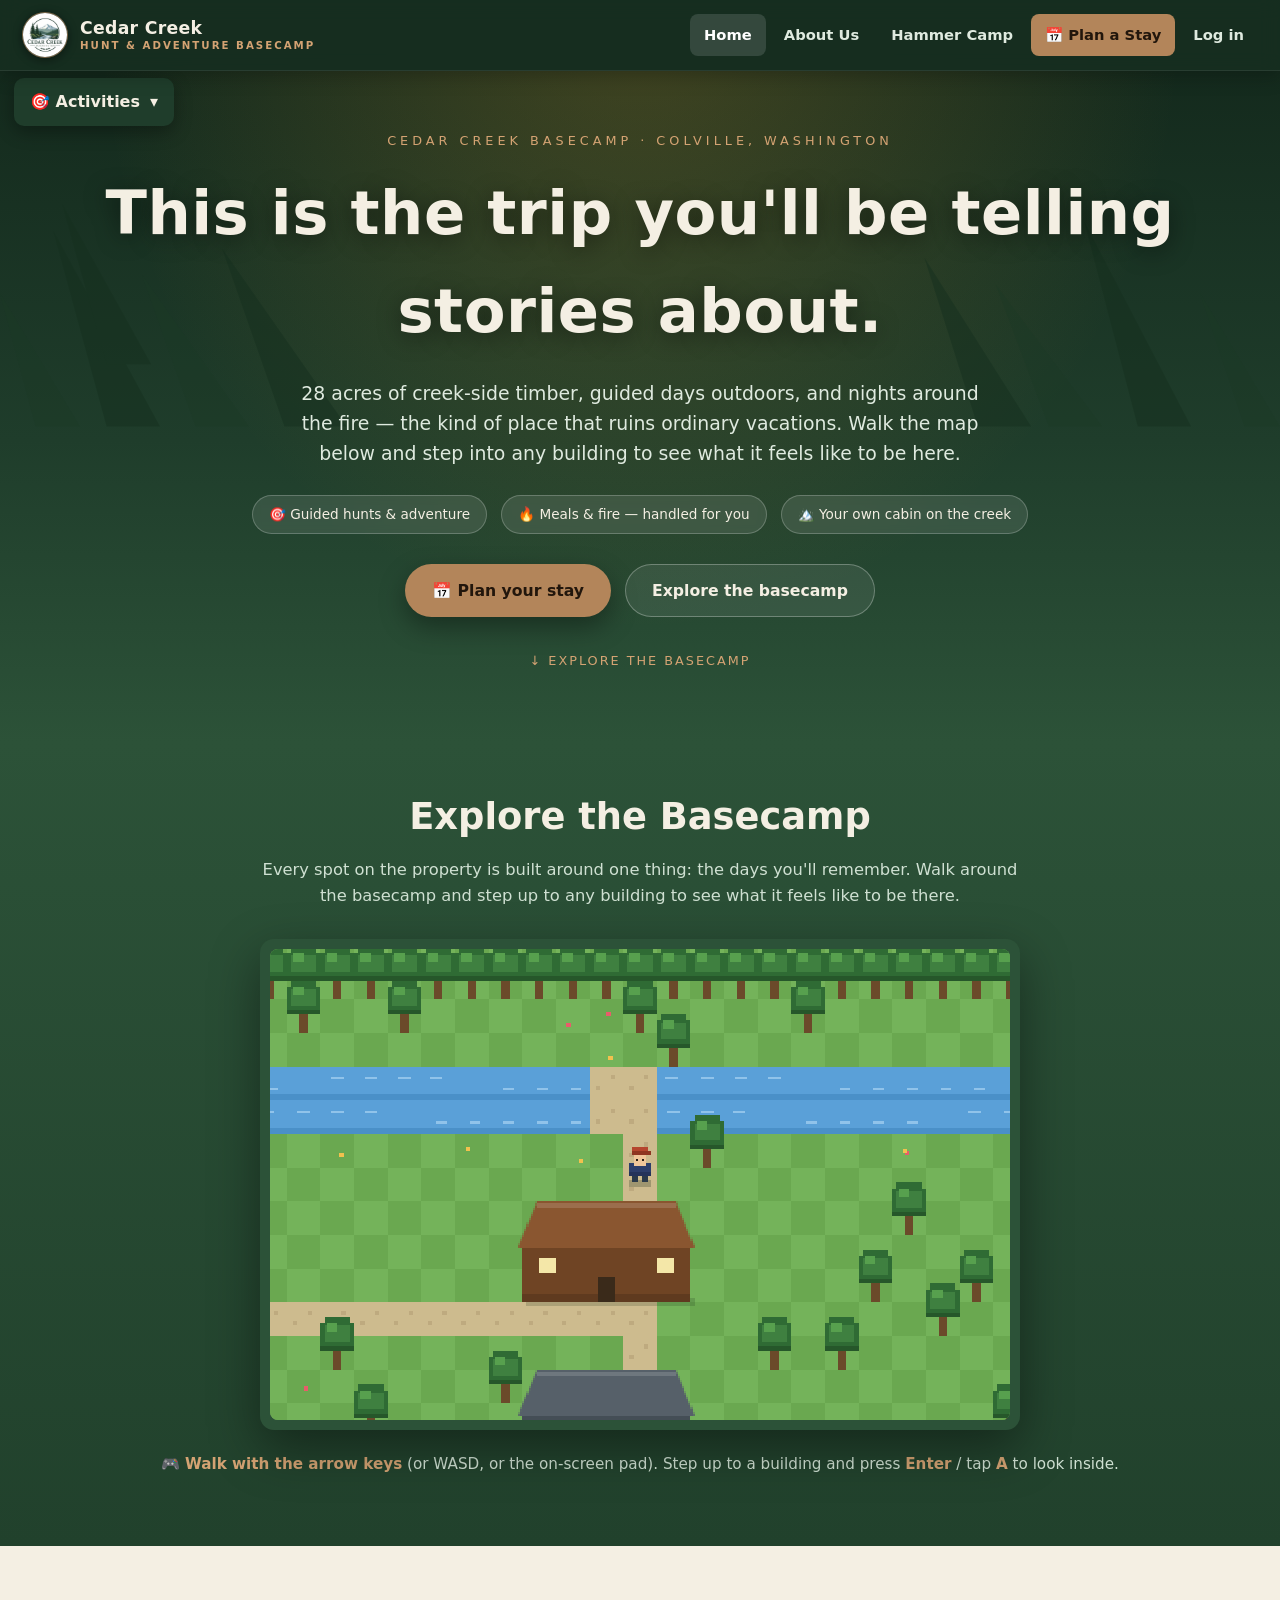
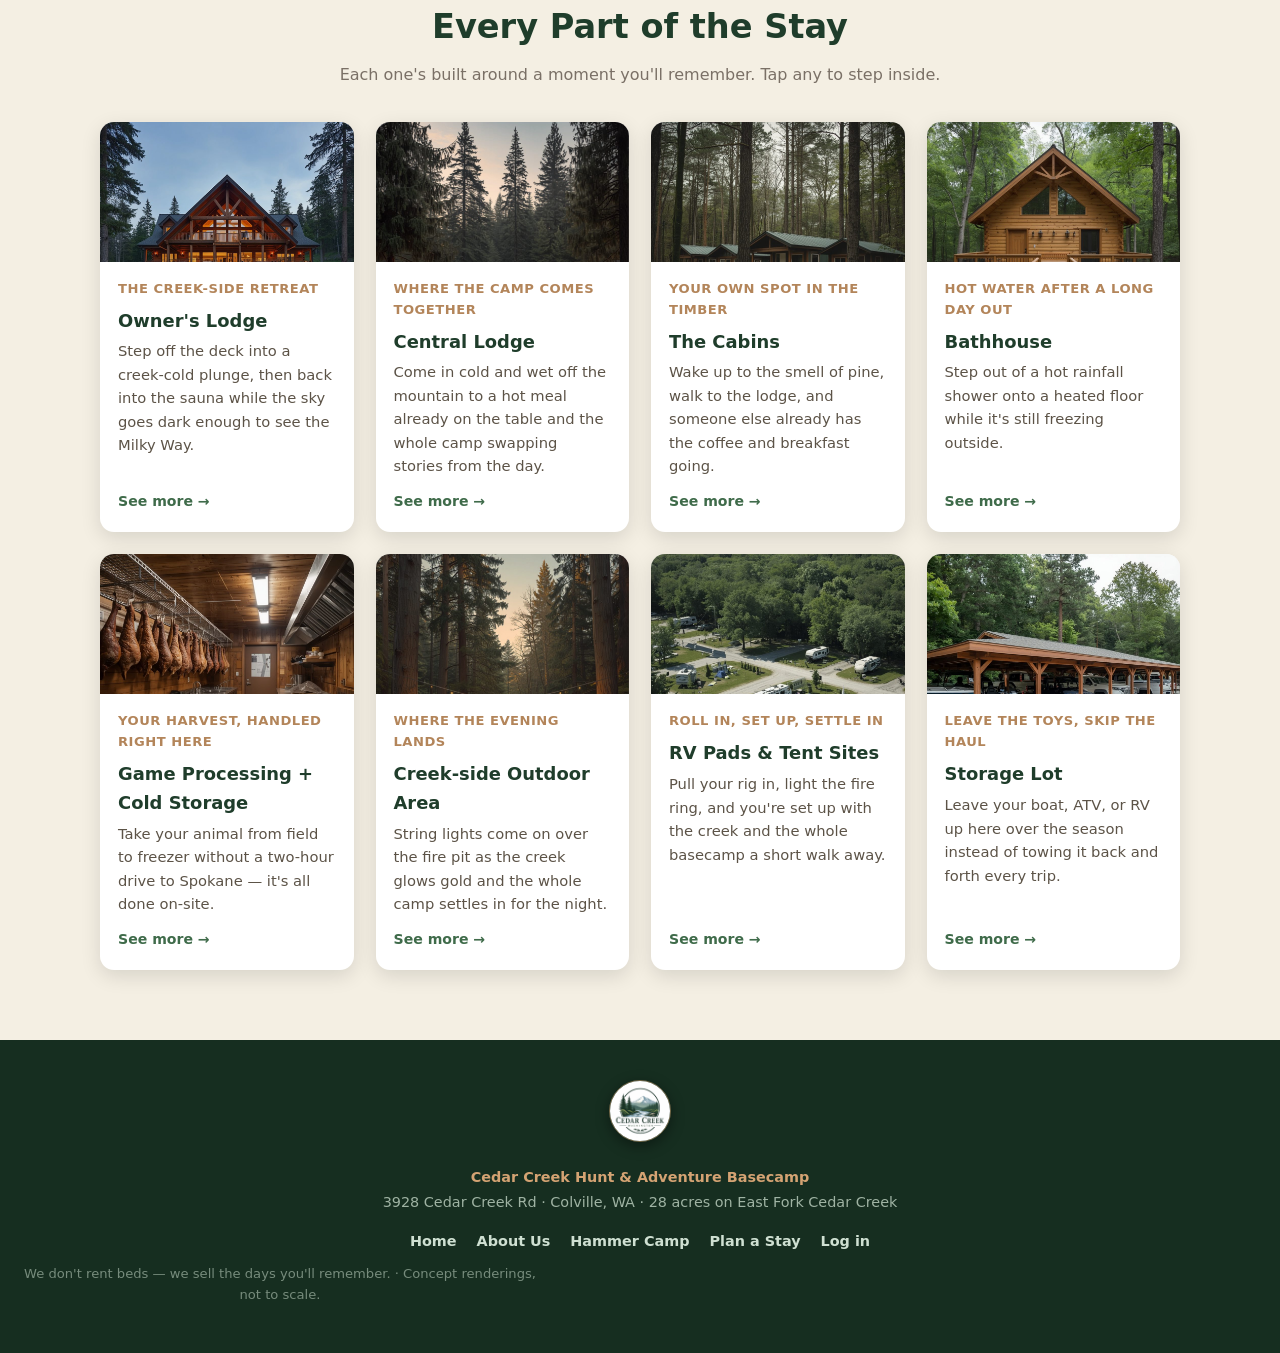
==== commit 5888ea83: "Replace the static map with a walkable top-down game The home-page map is now a little Pokémon-style" ====
--- a/index.html
+++ b/index.html
@@ -33,7 +33,7 @@
   </svg>
   <div class="kicker">Cedar Creek Basecamp · Colville, Washington</div>
   <h1>This is the trip you'll be telling stories about.</h1>
-  <p class="sub">28 acres of creek-side timber, guided days outdoors, and nights around the fire — the kind of place that ruins ordinary vacations. Click any spot on the map to see what it feels like to be here.</p>
+  <p class="sub">28 acres of creek-side timber, guided days outdoors, and nights around the fire — the kind of place that ruins ordinary vacations. Walk the map below and step into any building to see what it feels like to be here.</p>
   <div class="meta">
     <span class="chip">🎯 Guided hunts &amp; adventure</span>
     <span class="chip">🔥 Meals &amp; fire — handled for you</span>
@@ -50,218 +50,24 @@
 <section class="map-section" id="map">
   <div class="section-head">
     <h2>Explore the Basecamp</h2>
-    <p>Every spot on the property is built around one thing: the days you'll remember. Click any building on the map to step inside and see what it feels like to be there.</p>
+    <p>Every spot on the property is built around one thing: the days you'll remember. Walk around the basecamp and step up to any building to see what it feels like to be there.</p>
   </div>
 
-  <div class="map-wrap">
-    <div class="map-frame">
-      <svg viewBox="0 0 1090 622" role="img" aria-label="Interactive site map of Cedar Creek Basecamp — click a building">
-        <defs>
-          <style>
-            .road-base{stroke:#9a8a6e;fill:none;stroke-linecap:round;stroke-linejoin:round;}
-            .road-grit{stroke:#cabd9e;fill:none;stroke-linecap:round;stroke-linejoin:round;}
-            .road-edge{stroke:#7d6f56;fill:none;stroke-linecap:round;stroke-linejoin:round;opacity:.5;}
-            .bldg-roof{stroke:#3b2c1c;stroke-width:1;}
-          </style>
-          <!-- forest ground gradient -->
-          <radialGradient id="ground" cx="45%" cy="40%" r="75%">
-            <stop offset="0%" stop-color="#cdd9b4"/>
-            <stop offset="55%" stop-color="#b9c79c"/>
-            <stop offset="100%" stop-color="#9fb184"/>
-          </radialGradient>
-          <!-- water gradient -->
-          <linearGradient id="water" x1="0" y1="0" x2="1" y2="1">
-            <stop offset="0%" stop-color="#5d97c4"/>
-            <stop offset="100%" stop-color="#3f7aa8"/>
-          </linearGradient>
-          <!-- soft drop shadow for buildings -->
-          <filter id="bshadow" x="-30%" y="-30%" width="160%" height="170%">
-            <feDropShadow dx="0" dy="4" stdDeviation="3" flood-color="#1c2a16" flood-opacity="0.35"/>
-          </filter>
-          <!-- subtle paper/terrain grain -->
-          <filter id="grain"><feTurbulence type="fractalNoise" baseFrequency="0.9" numOctaves="2" result="n"/>
-            <feColorMatrix in="n" type="saturate" values="0"/>
-            <feComponentTransfer><feFuncA type="linear" slope="0.06"/></feComponentTransfer>
-            <feComposite operator="over" in2="SourceGraphic"/></filter>
-          <!-- one reusable conifer -->
-          <g id="tree">
-            <ellipse cx="0" cy="2" rx="9" ry="4" fill="#27381f" opacity=".35"/>
-            <polygon points="0,-20 7,2 -7,2" fill="#33522f"/>
-            <polygon points="0,-13 9,6 -9,6" fill="#3d6236"/>
-            <polygon points="0,-6 10,9 -10,9" fill="#456e3c"/>
-          </g>
-        </defs>
-
-        <!-- ===== TERRAIN ===== -->
-        <rect width="1090" height="622" fill="url(#ground)"/>
-        <rect width="1090" height="622" fill="#000" opacity="0" filter="url(#grain)"/>
-
-        <!-- meadow clearing (lighter open ground where the camp sits) -->
-        <path d="M120,250 Q420,210 700,300 Q780,360 700,470 Q520,560 300,540 Q120,500 110,400 Z"
-              fill="#c7d3a6" opacity=".55"/>
-
-        <!-- ===== STANDING TIMBER (forest masses) ===== -->
-        <g opacity=".96">
-          <!-- north / upper-right timber -->
-          <use href="#tree" x="930" y="70"/><use href="#tree" x="978" y="92"/><use href="#tree" x="1024" y="74"/>
-          <use href="#tree" x="1058" y="104"/><use href="#tree" x="912" y="116"/><use href="#tree" x="966" y="140"/>
-          <use href="#tree" x="1012" y="128"/><use href="#tree" x="1050" y="158"/>
-          <!-- right edge along creek -->
-          <use href="#tree" x="1040" y="220"/><use href="#tree" x="1062" y="300"/><use href="#tree" x="1048" y="380"/>
-          <use href="#tree" x="1066" y="470"/><use href="#tree" x="1040" y="540"/>
-          <!-- scattered perimeter conifers -->
-          <use href="#tree" x="60" y="70"/><use href="#tree" x="150" y="60"/><use href="#tree" x="40" y="140"/>
-          <use href="#tree" x="60" y="470"/><use href="#tree" x="40" y="540"/><use href="#tree" x="150" y="560"/>
-          <use href="#tree" x="300" y="120"/><use href="#tree" x="700" y="560"/><use href="#tree" x="820" y="540"/>
-          <use href="#tree" x="900" y="500"/>
-        </g>
-        <text x="852" y="186" style="font:700 14px 'Segoe UI';letter-spacing:1px" fill="#2e4127" opacity=".8">STANDING TIMBER</text>
-
-        <!-- ===== 85–100 ft creek buffer band ===== -->
-        <path d="M0,140 H560 L640,190 L780,282 L780,330 L958,418 L958,452 L1090,456 L1090,490
-                 L958,486 L958,452 L778,360 L778,300 L632,214 H0 Z"
-              fill="#aecb8e" opacity=".4"/>
-
-        <!-- ===== EAST FORK CEDAR CREEK (one clean horizontal run, then a straight diagonal) ===== -->
-        <path d="M0,158 H600 L1090,470"
-              fill="none" stroke="#3a5e74" stroke-width="22" stroke-linecap="round" stroke-linejoin="round" opacity=".5"/>
-        <path d="M0,158 H600 L1090,470"
-              fill="none" stroke="url(#water)" stroke-width="17" stroke-linecap="round" stroke-linejoin="round"/>
-        <path d="M0,154 H598 L1088,466"
-              fill="none" stroke="#bfe0f2" stroke-width="3" stroke-linecap="round" opacity=".55"/>
-        <text x="28" y="146" style="font:italic 700 14px 'Segoe UI'" fill="#2c5066">East Fork Cedar Creek</text>
-
-        <!-- ===== ROADS (gravel: dark base, light grit, soft edges) ===== -->
-        <g>
-          <!-- main road: straight run across the top, then one straight diagonal kept clear of the creek -->
-          <path class="road-base" stroke-width="20" d="M0,52 H700 L1090,358"/>
-          <path class="road-edge" stroke-width="22" d="M0,52 H700 L1090,358"/>
-          <path class="road-grit" stroke-width="12" d="M0,52 H700 L1090,358"/>
-          <!-- center driveway: straight vertical, crosses the creek only at the bridge (x≈395), then angles to the owner's lodge -->
-          <path class="road-base" stroke-width="16" d="M394,52 V440 L600,512"/>
-          <path class="road-grit" stroke-width="9" d="M394,52 V440 L600,512"/>
-          <!-- spur between the bathhouse and the cabins (straight, extended left toward the outdoor area) -->
-          <path class="road-base" stroke-width="13" d="M398,277 H36"/>
-          <path class="road-grit" stroke-width="7" d="M398,277 H36"/>
-        </g>
-        <text x="910" y="232" style="font:600 13px 'Segoe UI'" fill="#5f5340" transform="rotate(38 910 232)">Cedar Creek Rd</text>
-
-        <!-- ===== BRIDGE over creek ===== -->
-        <g>
-          <rect x="376" y="146" width="38" height="26" rx="3" fill="#a07c4e" stroke="#5e4327" stroke-width="2"/>
-          <line x1="376" y1="154" x2="414" y2="154" stroke="#5e4327" stroke-width="1.5"/>
-          <line x1="376" y1="164" x2="414" y2="164" stroke="#5e4327" stroke-width="1.5"/>
-          <text x="430" y="121" style="font:700 12px 'Segoe UI'" fill="#3a4a38">BRIDGE</text>
-        </g>
-
-        <!-- ===== BUILDING HOTSPOTS (same data-bld + positions; realistic footprints) ===== -->
-
-        <!-- Creek-side Outdoor Area (fire-pit clearing) -->
-        <g class="hotspot" data-bld="outdoor" tabindex="0" role="button" aria-label="Creek-side Outdoor Area">
-          <ellipse cx="67" cy="225" rx="58" ry="26" fill="#c9b98f" stroke="#a8966c" stroke-width="1.5"/>
-          <circle cx="67" cy="225" r="9" fill="#7a4a2a"/><circle cx="67" cy="225" r="4" fill="#e08a3c"/>
-          <text x="67" y="258" text-anchor="middle" style="font:600 11px 'Segoe UI'" fill="#4a4030">Outdoor Area</text>
-        </g>
-
-        <!-- Bathhouse -->
-        <g class="hotspot" data-bld="bathhouse" tabindex="0" role="button" aria-label="Bathhouse">
-          <g filter="url(#bshadow)">
-            <rect x="166" y="206" width="72" height="40" rx="2" fill="#6d8aa6" class="bldg-roof"/>
-            <polygon points="166,206 238,206 202,193" fill="#5a7790" class="bldg-roof"/>
-          </g>
-          <text x="202" y="262" text-anchor="middle" style="font:700 11px 'Segoe UI'" fill="#3a4a52">Bathhouse</text>
-        </g>
-
-        <!-- The Cabins (cluster of small rooflines) -->
-        <g class="hotspot" data-bld="cabins" tabindex="0" role="button" aria-label="The Cabins">
-          <g filter="url(#bshadow)" class="bldg-roof">
-            <g fill="#7a8a3f"><rect x="176" y="305" width="48" height="30" rx="2"/><rect x="232" y="305" width="52" height="30" rx="2"/>
-              <rect x="176" y="347" width="48" height="30" rx="2"/><rect x="232" y="347" width="52" height="30" rx="2"/></g>
-            <g fill="#677633"><polygon points="176,305 224,305 200,296"/><polygon points="232,305 284,305 258,296"/>
-              <polygon points="176,347 224,347 200,338"/><polygon points="232,347 284,347 258,338"/></g>
-          </g>
-          <text x="230" y="393" text-anchor="middle" style="font:700 12px 'Segoe UI'" fill="#3a4030">The Cabins (4–8)</text>
-        </g>
-
-        <!-- RV pads + tent sites -->
-        <g class="hotspot" data-bld="rv" tabindex="0" role="button" aria-label="RV pads and tent sites">
-          <rect x="13" y="300" width="156" height="74" rx="6" fill="#cdd6b0" stroke="#9bb37e" stroke-width="1.5" stroke-dasharray="6 5"/>
-          <g fill="#b7a98a" stroke="#94886b" stroke-width="1"><rect x="26" y="312" width="30" height="18" rx="2"/><rect x="66" y="312" width="30" height="18" rx="2"/><rect x="106" y="312" width="30" height="18" rx="2"/></g>
-          <polygon points="40,360 52,344 64,360" fill="#9aa86f" stroke="#788652" stroke-width="1"/>
-          <polygon points="96,360 108,344 120,360" fill="#9aa86f" stroke="#788652" stroke-width="1"/>
-          <text x="91" y="390" text-anchor="middle" style="font:600 11px 'Segoe UI'" fill="#4a5238">RV pads + tent sites</text>
-        </g>
-
-        <!-- Central Lodge (large, with pin) -->
-        <g class="hotspot" data-bld="central" tabindex="0" role="button" aria-label="Central Lodge">
-          <circle class="tap-pulse" cx="498" cy="222" r="22" fill="#c8922b" opacity=".5"/>
-          <g filter="url(#bshadow)">
-            <rect x="437" y="192" width="122" height="60" rx="2" fill="#8a5630" class="bldg-roof"/>
-            <polygon points="437,192 559,192 498,176" fill="#6f4424" class="bldg-roof"/>
-            <rect x="490" y="176" width="16" height="12" fill="#5a3a22"/>
-          </g>
-          <text x="498" y="228" text-anchor="middle" style="font:700 12px 'Segoe UI'" fill="#fff">CENTRAL LODGE</text>
-          <text x="498" y="270" text-anchor="middle" style="font:500 10px 'Segoe UI'" fill="#4a3a2a">kitchen · dining · pro-shop</text>
-        </g>
-
-        <!-- Game Processing + Cold Storage -->
-        <g class="hotspot" data-bld="processing" tabindex="0" role="button" aria-label="Game Processing and Cold Storage">
-          <g filter="url(#bshadow)">
-            <rect x="438" y="288" width="128" height="50" rx="2" fill="#566069" class="bldg-roof"/>
-            <polygon points="438,288 566,288 502,276" fill="#454e56" class="bldg-roof"/>
-          </g>
-          <text x="502" y="311" text-anchor="middle" style="font:700 11px 'Segoe UI'" fill="#fff">GAME PROCESSING</text>
-          <text x="502" y="326" text-anchor="middle" style="font:600 10px 'Segoe UI'" fill="#dfe2e8">+ COLD STORAGE</text>
-        </g>
-
-        <!-- Storage lot -->
-        <g class="hotspot" data-bld="storage" tabindex="0" role="button" aria-label="Storage lot">
-          <g filter="url(#bshadow)">
-            <rect x="448" y="370" width="100" height="48" rx="2" fill="#b09a6e" class="bldg-roof"/>
-            <line x1="465" y1="370" x2="465" y2="418" stroke="#8a784f" stroke-width="1.5"/>
-            <line x1="498" y1="370" x2="498" y2="418" stroke="#8a784f" stroke-width="1.5"/>
-            <line x1="531" y1="370" x2="531" y2="418" stroke="#8a784f" stroke-width="1.5"/>
-          </g>
-          <text x="498" y="436" text-anchor="middle" style="font:700 11px 'Segoe UI'" fill="#4a4030">Storage Lot</text>
-        </g>
-
-        <!-- Owner's Lodge (premium, with pin) -->
-        <g class="hotspot" data-bld="owners" tabindex="0" role="button" aria-label="Owner's Lodge">
-          <circle class="tap-pulse" cx="658" cy="510" r="24" fill="#c8922b" opacity=".5"/>
-          <g filter="url(#bshadow)">
-            <rect x="600" y="482" width="116" height="56" rx="2" fill="#8a5630" class="bldg-roof"/>
-            <polygon points="600,482 716,482 658,466" fill="#6f4424" class="bldg-roof"/>
-            <rect x="650" y="466" width="14" height="11" fill="#5a3a22"/>
-          </g>
-          <text x="658" y="516" text-anchor="middle" style="font:700 12px 'Segoe UI'" fill="#fff">OWNER'S LODGE</text>
-        </g>
-
-        <!-- ===== LEGEND ===== -->
-        <g>
-          <rect x="24" y="496" width="206" height="108" rx="8" fill="#fbf8f0" opacity=".94" stroke="#b8b0a0"/>
-          <text x="40" y="518" style="font:700 13px 'Segoe UI'" fill="#333">Legend</text>
-          <rect x="40" y="529" width="22" height="9" rx="2" fill="#4f86b0"/>
-          <text x="70" y="538" style="font:500 11px 'Segoe UI'" fill="#444">Creek</text>
-          <rect x="40" y="546" width="22" height="9" fill="#aecb8e"/>
-          <text x="70" y="555" style="font:500 11px 'Segoe UI'" fill="#444">~85–100 ft buffer (no build)</text>
-          <rect x="40" y="563" width="22" height="9" fill="#9a8a6e"/>
-          <text x="70" y="572" style="font:500 11px 'Segoe UI'" fill="#444">Road / driveway</text>
-          <rect x="40" y="580" width="22" height="9" fill="#8a5630"/>
-          <text x="70" y="589" style="font:500 11px 'Segoe UI'" fill="#444">Buildings</text>
-        </g>
-
-        <!-- compass -->
-        <g transform="translate(1040,560)">
-          <circle r="22" fill="#fbf8f0" opacity=".9" stroke="#b8b0a0"/>
-          <polygon points="0,-15 5,0 0,-3 -5,0" fill="#b5462e"/>
-          <polygon points="0,15 5,0 0,3 -5,0" fill="#5a4d36"/>
-          <text x="-4" y="-24" style="font:700 11px 'Segoe UI'" fill="#3a2f22">N</text>
-        </g>
-      </svg>
+  <div class="game-wrap">
+    <div class="game-stage" id="gameStage">
+      <canvas id="gameCanvas" width="352" height="224" tabindex="0" aria-label="Walk around the basecamp — arrow keys to move"></canvas>
+      <div class="game-prompt" id="gamePrompt" hidden></div>
+      <div class="game-pad" aria-hidden="true">
+        <button type="button" class="gp-btn gp-up"    data-dir="up">▲</button>
+        <button type="button" class="gp-btn gp-left"  data-dir="left">◀</button>
+        <button type="button" class="gp-btn gp-right" data-dir="right">▶</button>
+        <button type="button" class="gp-btn gp-down"  data-dir="down">▼</button>
+      </div>
+      <button type="button" class="gp-btn gp-a" id="gameA" aria-label="Enter building">A</button>
     </div>
   </div>
 
-  <p class="hint-bar">👆 <b>Click any building</b> on the map (or a card below) to see exterior &amp; interior concepts and what's inside.</p>
+  <p class="hint-bar">🎮 <b>Walk with the arrow keys</b> (or WASD, or the on-screen pad). Step up to a building and press <b>Enter</b> / tap <b>A</b> to look inside.</p>
 </section>
 
 <!-- ============ BROWSE ALL ============ -->
@@ -326,5 +132,6 @@
 <script src="js/site.js"></script>
 <script src="js/data.js"></script>
 <script src="js/app.js"></script>
+<script src="js/game.js"></script>
 </body>
 </html>
--- a/css/style.css
+++ b/css/style.css
@@ -567,6 +567,20 @@
   font:inherit;padding:10px;border-radius:8px;
 }
 .act-opt-remove:hover{background:rgba(181,70,46,.1);}
+.act-opt-choice small{color:var(--muted);font-weight:600;font-size:.78rem;}
+.act-opt-error{
+  background:#fdecea;color:#b5462e;border:1px solid rgba(181,70,46,.3);border-radius:10px;
+  padding:11px 14px;margin-bottom:12px;font-size:.9rem;font-weight:600;
+}
+/* day & time pickers inside the activity popup */
+.day-pick,.time-pick{display:flex;flex-wrap:wrap;gap:8px;margin-top:6px;}
+.day-opt,.time-opt{
+  border:1.5px solid #d8cdb6;background:#fff;border-radius:10px;padding:10px 14px;
+  font:inherit;font-weight:700;color:var(--forest);cursor:pointer;transition:border-color .15s,background .15s,transform .12s;
+}
+.day-opt:hover,.time-opt:hover{border-color:var(--cedar);transform:translateY(-1px);}
+.day-opt.sel,.time-opt.sel{border-color:var(--moss);background:#e7f6ec;color:var(--forest);}
+.time-opt{padding:8px 12px;font-size:.9rem;}
 
 /* ===== compact lodging — cabin, RV & campground fit in one row ===== */
 .bk-lodging{grid-template-columns:repeat(auto-fit,minmax(185px,1fr));}
@@ -625,8 +639,9 @@
 .left-acts-item small{color:var(--cedar-light);font-size:.72rem;}
 .left-acts-badge{margin-left:6px;color:#7fe39b;font-weight:800;font-size:.62rem;}
 @media(max-width:820px){
-  .left-acts{position:static;margin:12px 14px 0;}
-  .left-acts-menu{max-height:50vh;}
+  /* keep the activities menu pinned at the top on small screens too */
+  .left-acts{top:66px;left:10px;}
+  .left-acts-menu{max-height:60vh;}
 }
 
 /* ===== scheduling "good to know" info ===== */
@@ -640,6 +655,128 @@
 }
 .bk-info-card b{display:block;color:var(--cedar-light);margin-bottom:3px;font-size:.95rem;}
 .bk-info-card span{font-size:.86rem;color:#cfe0d2;line-height:1.5;}
+
+/* ===== party-size stepper ===== */
+.bk-guests{display:flex;align-items:center;justify-content:space-between;gap:16px;flex-wrap:wrap;}
+.bk-guests-label{font-weight:700;color:var(--forest);font-size:1.05rem;}
+.stepper{display:inline-flex;align-items:center;gap:4px;background:#fff;border:1.5px solid #d8cdb6;border-radius:12px;padding:4px;}
+.step-btn{
+  width:42px;height:42px;border:none;border-radius:9px;background:var(--sand);color:var(--forest);
+  font-size:1.5rem;font-weight:800;cursor:pointer;line-height:1;display:flex;align-items:center;justify-content:center;
+  transition:background .15s,color .15s;
+}
+.step-btn:hover{background:var(--cedar-light);color:#22160c;}
+.step-val{min-width:48px;text-align:center;font-size:1.3rem;font-weight:800;color:var(--forest);}
+.cabin-confirm-bar{flex-wrap:wrap;}
+.cabin-note{margin-right:auto;align-self:center;color:var(--muted);font-size:.85rem;font-weight:600;}
+
+/* ===== lodging "how many?" boxes ===== */
+.bk-opt-q{cursor:default;}
+.bk-opt-q.chosen .bk-opt-card{border-color:var(--cedar);background:#fbf4e9;box-shadow:0 6px 18px rgba(179,133,90,.22);}
+.bk-opt-right{display:flex;flex-direction:column;align-items:center;gap:8px;margin-top:2px;}
+.bk-opt-see{background:none;border:none;color:var(--cedar);font-weight:700;font-size:.8rem;cursor:pointer;padding:2px 0;font-family:inherit;}
+.bk-opt-see:hover{text-decoration:underline;}
+.bk-opt-thumb[data-see]{cursor:pointer;}
+.bk-opt-warn{display:block;margin-top:6px;color:#a05a2c;font-size:.78rem;font-weight:700;line-height:1.35;}
+.lodge-stepper{display:inline-flex;align-items:center;gap:2px;background:#fff;border:1.5px solid #d8cdb6;border-radius:10px;padding:3px;}
+.lstep{
+  width:34px;height:34px;border:none;border-radius:7px;background:var(--sand);color:var(--forest);
+  font-size:1.25rem;font-weight:800;cursor:pointer;line-height:1;display:flex;align-items:center;justify-content:center;
+  transition:background .15s,color .15s;
+}
+.lstep:hover{background:var(--cedar-light);color:#22160c;}
+.lqty{min-width:34px;text-align:center;font-size:1.1rem;font-weight:800;color:var(--forest);}
+
+/* ===== summer camps ===== */
+.bk-optional{color:var(--muted);font-weight:600;font-size:.82rem;text-transform:none;letter-spacing:0;}
+.bk-camps{display:grid;gap:11px;}
+.camp-weeks{display:grid;gap:9px;}
+.camp-week{
+  display:flex;align-items:center;gap:12px;width:100%;text-align:left;cursor:pointer;font:inherit;
+  border:2px solid #e2d8c2;border-radius:12px;padding:13px 16px;background:#fff;
+  transition:border-color .15s,box-shadow .15s,transform .12s;
+}
+.camp-week:hover{border-color:var(--cedar-light);transform:translateY(-1px);}
+.camp-week.sel{border-color:var(--moss);background:#e7f6ec;}
+.camp-week-main{display:flex;flex-direction:column;flex:1;min-width:0;}
+.camp-week-dates{font-weight:800;color:var(--forest);font-size:1rem;}
+.camp-week-age{color:var(--cedar);font-weight:700;font-size:.8rem;}
+.camp-week-price{font-weight:800;color:var(--cedar);font-size:1.05rem;white-space:nowrap;}
+.camp-week-check{
+  width:28px;height:28px;border-radius:50%;display:flex;align-items:center;justify-content:center;
+  font-weight:800;flex-shrink:0;background:rgba(122,112,102,.14);color:#6a6052;
+}
+.camp-week.sel .camp-week-check{background:var(--moss);color:#fff;}
+
+/* ===== Hammer Camp page ===== */
+.camp-hero{
+  position:relative;text-align:center;color:var(--sand);padding:54px 22px 60px;overflow:hidden;
+  background:radial-gradient(ellipse at 50% -10%, rgba(200,146,43,0.28), transparent 60%),
+    linear-gradient(180deg,#0e1a2b 0%, #16263c 60%, #1f3346 100%);
+}
+.camp-hero-logo{
+  width:152px;height:152px;border-radius:50%;object-fit:cover;
+  border:2px solid rgba(200,146,43,.55);box-shadow:0 14px 40px rgba(0,0,0,.55);margin-bottom:4px;
+}
+.camp-hero .kicker{text-transform:uppercase;letter-spacing:3px;font-size:.74rem;color:var(--gold);margin:10px 0 6px;}
+.camp-hero h1{font-size:clamp(2.4rem,6vw,4rem);font-weight:900;letter-spacing:1px;text-shadow:0 4px 24px rgba(0,0,0,.5);}
+.camp-hero p{max-width:680px;margin:16px auto 0;color:#dbe5ef;font-size:1.08rem;line-height:1.6;}
+
+.camp-section{max-width:1100px;margin:0 auto;padding:40px 20px 70px;display:grid;gap:26px;}
+.camp-grid{display:grid;grid-template-columns:repeat(auto-fit,minmax(320px,1fr));gap:22px;}
+.camp-card{background:var(--cream);border-radius:18px;padding:24px 24px 26px;box-shadow:0 18px 44px rgba(0,0,0,.34);}
+.camp-card-head{display:flex;align-items:center;gap:14px;margin-bottom:14px;}
+.camp-card-logo{width:58px;height:58px;border-radius:50%;object-fit:cover;border:1.5px solid rgba(200,146,43,.5);flex-shrink:0;}
+.camp-card-head h2{color:var(--forest);font-size:1.3rem;line-height:1.12;}
+.camp-card-age{color:var(--cedar);font-weight:700;font-size:.82rem;text-transform:uppercase;letter-spacing:.5px;margin-top:3px;}
+.camp-card-desc{color:#4c4338;font-size:.98rem;line-height:1.6;margin-bottom:16px;}
+.camp-includes{list-style:none;display:grid;gap:7px;margin:8px 0 4px;}
+.camp-includes li{position:relative;padding-left:22px;color:#544b3f;font-size:.92rem;}
+.camp-includes li::before{content:"";position:absolute;left:0;top:7px;width:10px;height:10px;border-radius:50%;background:var(--cedar);box-shadow:0 0 0 3px rgba(179,133,90,.22);}
+
+.camp-summary{background:var(--forest-deep);color:var(--sand);border-radius:18px;padding:22px 24px 24px;box-shadow:0 18px 44px rgba(0,0,0,.4);}
+.camp-summary h3{color:var(--cedar-light);font-size:1.2rem;margin-bottom:12px;}
+.camp-sum-row{display:flex;align-items:center;gap:12px;flex-wrap:wrap;padding:11px 0;border-bottom:1px solid rgba(255,255,255,.1);}
+.camp-sum-name{flex:1;min-width:160px;color:#fff;font-weight:600;font-size:.95rem;}
+.camp-cal{color:var(--cedar-light);font-weight:700;font-size:.82rem;text-decoration:none;white-space:nowrap;border:1px solid rgba(212,163,115,.4);border-radius:8px;padding:6px 10px;}
+.camp-cal:hover{background:rgba(200,146,43,.18);}
+.camp-sum-row b{color:var(--gold);font-weight:800;white-space:nowrap;}
+.camp-sum-total{display:flex;justify-content:space-between;align-items:center;padding-top:14px;margin-top:4px;}
+.camp-sum-total span{color:var(--cedar-light);font-weight:700;}
+.camp-sum-total b{color:var(--gold);font-size:1.4rem;}
+.camp-sum-note{color:#9fb3a3;font-size:.82rem;margin-top:12px;line-height:1.5;}
+@media(max-width:560px){ .camp-hero-logo{width:120px;height:120px;} }
+
+/* ===== walkable overworld game (home page map) ===== */
+.game-wrap{max-width:760px;margin:0 auto;}
+.game-stage{position:relative;background:#2c5238;border-radius:14px;padding:10px;box-shadow:0 18px 50px rgba(0,0,0,.4);}
+#gameCanvas{
+  display:block;width:100%;height:auto;aspect-ratio:352/224;
+  image-rendering:pixelated;image-rendering:crisp-edges;
+  border-radius:8px;background:#6aa850;cursor:pointer;outline:none;
+}
+.game-prompt{
+  position:absolute;left:50%;bottom:20px;transform:translateX(-50%);
+  background:rgba(15,25,18,.88);color:var(--sand);border:1px solid rgba(212,163,115,.5);
+  padding:8px 16px;border-radius:10px;font-size:.92rem;white-space:nowrap;cursor:pointer;
+  box-shadow:0 6px 16px rgba(0,0,0,.45);
+}
+.game-prompt b{color:var(--cedar-light);}
+.game-pad{position:absolute;left:18px;bottom:18px;width:120px;height:120px;touch-action:none;}
+.gp-btn{
+  position:absolute;width:38px;height:38px;border:none;border-radius:9px;
+  background:rgba(18,28,20,.5);color:#fff;font-size:1rem;cursor:pointer;
+  display:flex;align-items:center;justify-content:center;
+  -webkit-user-select:none;user-select:none;touch-action:none;
+}
+.gp-btn:active{background:rgba(200,146,43,.75);}
+.gp-up{left:41px;top:0;} .gp-down{left:41px;top:82px;} .gp-left{left:0;top:41px;} .gp-right{left:82px;top:41px;}
+.gp-a{
+  position:absolute;right:20px;bottom:32px;width:52px;height:52px;border-radius:50%;
+  background:rgba(200,146,43,.9);color:#22160c;font-weight:900;font-size:1.25rem;
+}
+/* with a real mouse/keyboard, hide the touch controls — use arrow keys */
+@media (hover:hover) and (pointer:fine){ .game-pad,.gp-a{display:none;} }
 
 .bk-submit{margin-top:24px;width:100%;justify-content:center;}
 .bk-error{margin-top:12px;color:#b5462e;font-weight:600;font-size:.92rem;}
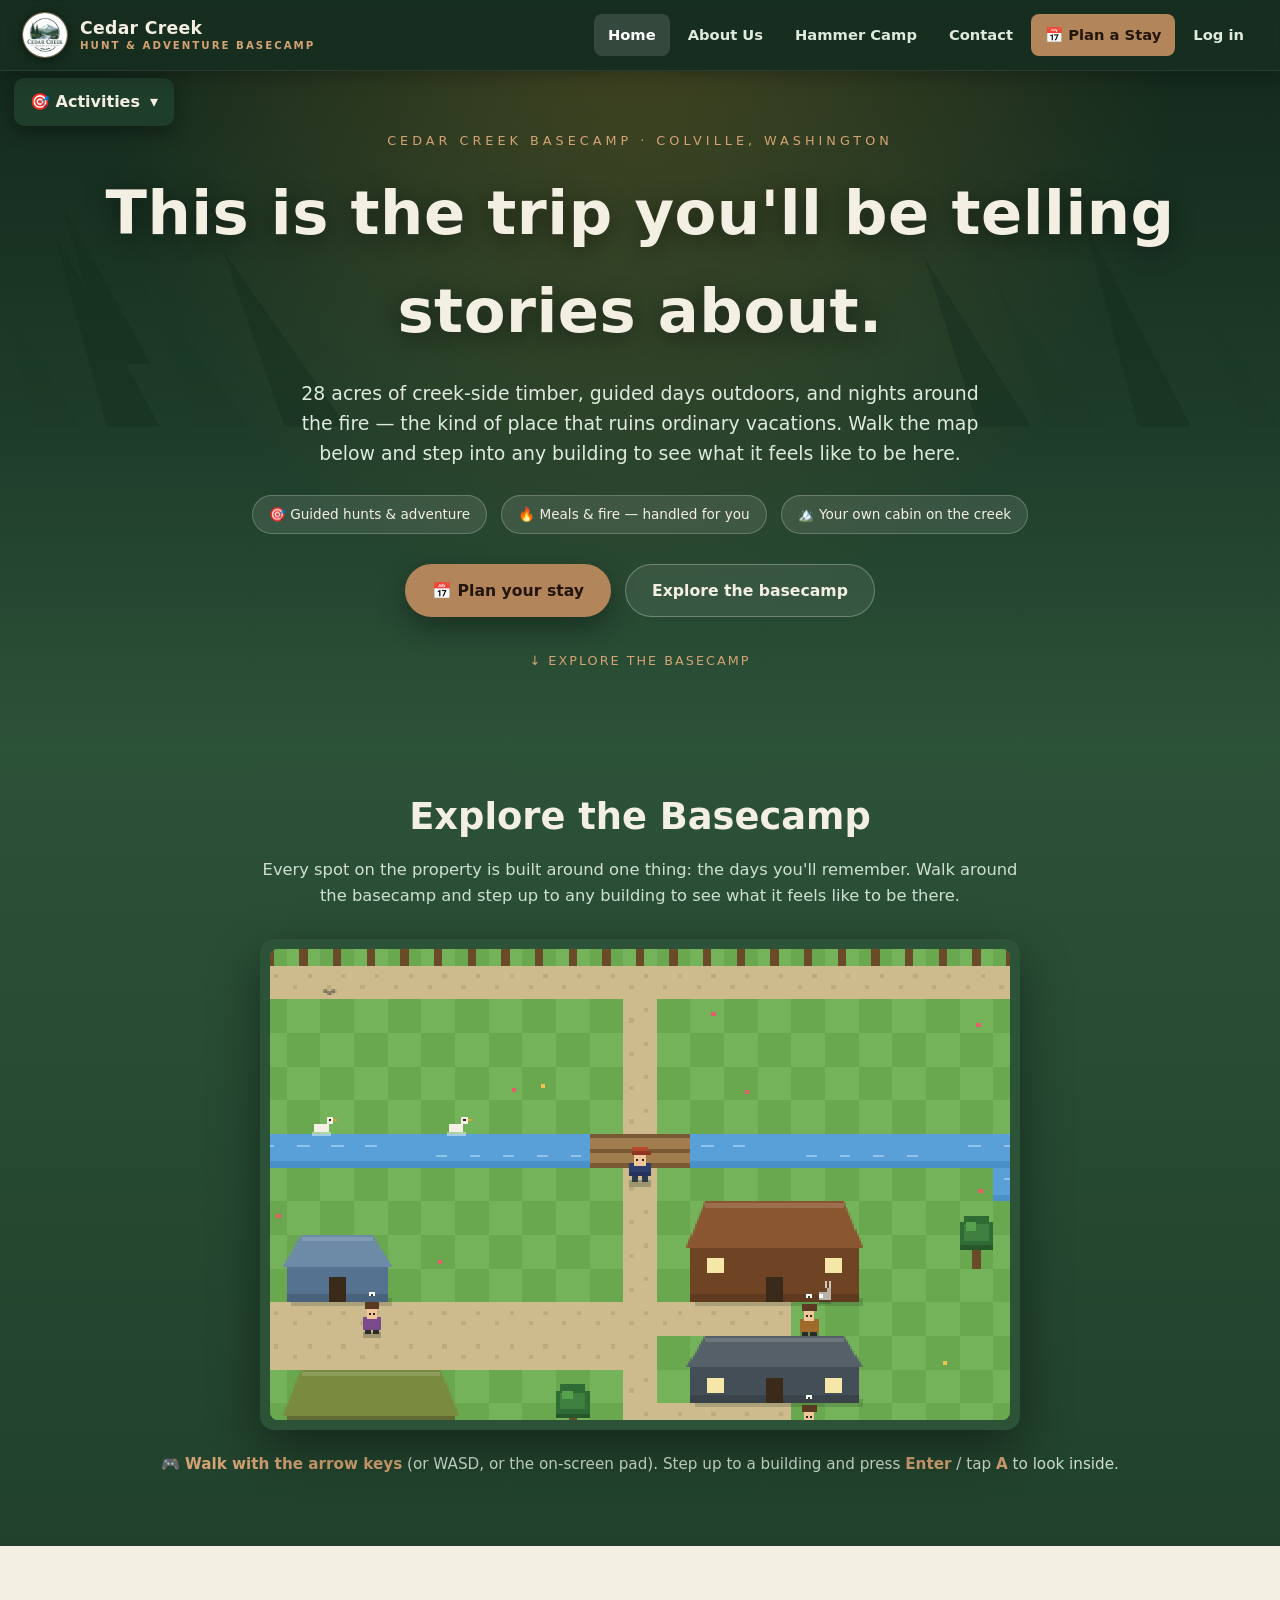
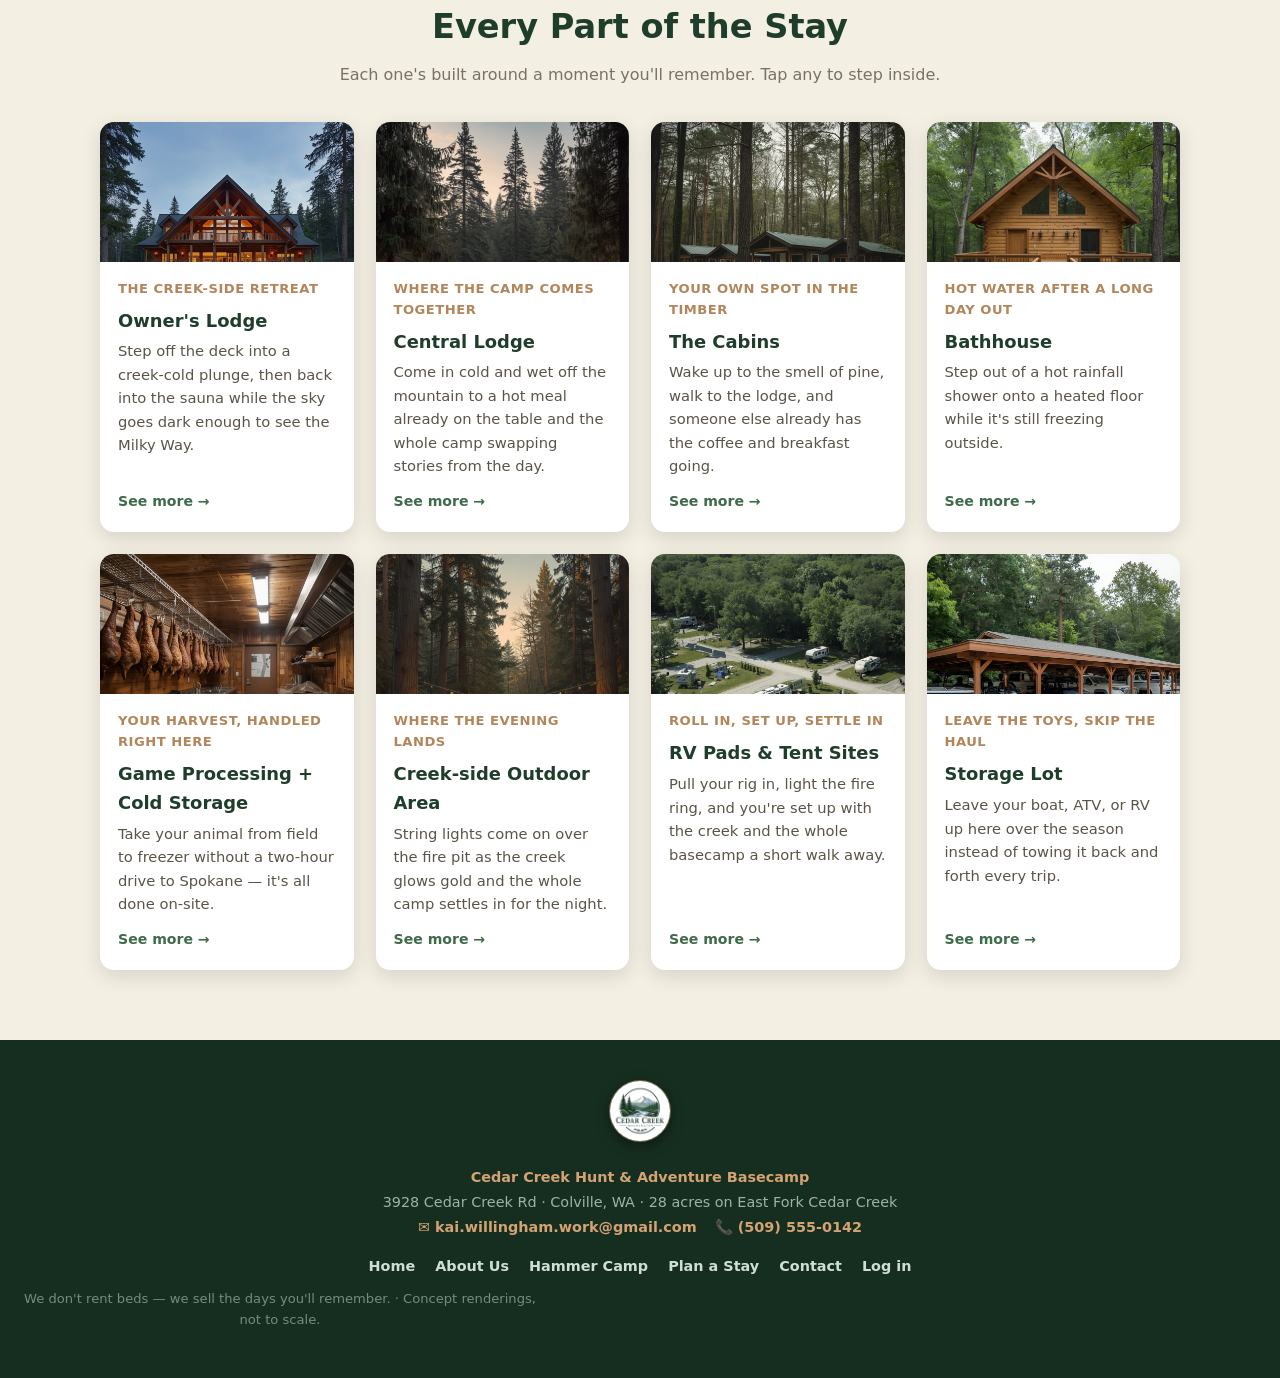
==== commit 43ad7e4d: "Add contact/lead capture; make bookings reach you; game on Hammer Camp Business essentials: - Contac" ====
--- a/index.html
+++ b/index.html
@@ -132,6 +132,7 @@
 <script src="js/site.js"></script>
 <script src="js/data.js"></script>
 <script src="js/app.js"></script>
+<script src="js/world.js"></script>
 <script src="js/game.js"></script>
 </body>
 </html>
--- a/css/style.css
+++ b/css/style.css
@@ -745,6 +745,8 @@
 .camp-sum-total span{color:var(--cedar-light);font-weight:700;}
 .camp-sum-total b{color:var(--gold);font-size:1.4rem;}
 .camp-sum-note{color:#9fb3a3;font-size:.82rem;margin-top:12px;line-height:1.5;}
+.camp-request-btn{width:100%;justify-content:center;margin-top:14px;}
+.bk-done-note{color:#7a7066;font-size:.82rem;margin-top:12px;text-align:center;}
 @media(max-width:560px){ .camp-hero-logo{width:120px;height:120px;} }
 
 /* ===== walkable overworld game (home page map) ===== */
@@ -777,6 +779,53 @@
 }
 /* with a real mouse/keyboard, hide the touch controls — use arrow keys */
 @media (hover:hover) and (pointer:fine){ .game-pad,.gp-a{display:none;} }
+/* NPC speech bubble */
+.game-bubble{
+  position:absolute;transform:translate(-50%,-100%);z-index:6;pointer-events:none;
+  max-width:230px;background:#fff;color:#26201a;border:2px solid #2c3e2c;border-radius:12px;
+  padding:9px 12px;font-size:.82rem;line-height:1.35;box-shadow:0 6px 16px rgba(0,0,0,.4);
+}
+.game-bubble::after{content:"";position:absolute;left:50%;bottom:-9px;transform:translateX(-50%);border:6px solid transparent;border-top-color:#2c3e2c;}
+.game-bubble::before{content:"";position:absolute;left:50%;bottom:-6px;transform:translateX(-50%);border:5px solid transparent;border-top-color:#fff;z-index:1;}
+.bubble-go{display:block;margin-top:5px;color:#3f6b4a;font-weight:800;font-size:.74rem;}
+
+/* ===== footer contact line ===== */
+.footer-contact{display:flex;gap:18px;justify-content:center;flex-wrap:wrap;margin:10px 0 4px;}
+.footer-contact a{color:var(--cedar-light);text-decoration:none;font-weight:700;font-size:.9rem;}
+.footer-contact a:hover{color:#fff;}
+
+/* ===== contact page ===== */
+.contact-hero{
+  text-align:center;color:var(--sand);padding:54px 22px 50px;
+  background:radial-gradient(ellipse at 50% -10%, rgba(200,146,43,0.22), transparent 60%),
+    linear-gradient(180deg,#142a1d 0%, #1f3d2b 60%, #2c5238 100%);
+}
+.contact-hero .kicker{text-transform:uppercase;letter-spacing:4px;font-size:.76rem;color:var(--cedar-light);margin-bottom:10px;}
+.contact-hero h1{font-size:clamp(1.9rem,4.5vw,2.9rem);font-weight:800;max-width:680px;margin:0 auto;}
+.contact-hero p{max-width:560px;margin:14px auto 0;color:#dfeadf;font-size:1.05rem;}
+.contact-wrap{
+  max-width:1000px;margin:0 auto;padding:40px 20px 70px;
+  display:grid;grid-template-columns:1fr 1.4fr;gap:26px;align-items:start;
+}
+.contact-info{background:var(--forest-deep);color:var(--sand);border-radius:18px;padding:26px 24px;box-shadow:0 16px 40px rgba(0,0,0,.34);}
+.contact-info h2{color:var(--cedar-light);font-size:1.25rem;margin-bottom:16px;}
+.contact-line{display:block;color:#e7efe6;text-decoration:none;font-size:1.02rem;font-weight:600;margin-bottom:14px;line-height:1.5;}
+a.contact-line:hover{color:var(--cedar-light);}
+.contact-note{color:#bcd0c0;font-size:.9rem;line-height:1.6;font-weight:400;margin-top:18px;border-top:1px solid rgba(255,255,255,.12);padding-top:16px;}
+.contact-form{background:var(--cream);border-radius:18px;padding:26px 26px 28px;box-shadow:0 16px 40px rgba(0,0,0,.3);}
+.contact-form h2{color:var(--forest);font-size:1.3rem;margin-bottom:16px;}
+.contact-form label{display:block;font-size:.8rem;font-weight:700;color:#5c5347;text-transform:uppercase;letter-spacing:.5px;margin:0 0 6px;}
+.contact-form label .opt{text-transform:none;letter-spacing:0;color:var(--muted);font-weight:600;}
+.contact-form input,.contact-form select,.contact-form textarea{
+  width:100%;font:inherit;padding:12px 14px;border:1.5px solid #d8cdb6;border-radius:10px;background:#fff;margin-bottom:16px;color:var(--ink);
+}
+.contact-form textarea{resize:vertical;}
+.contact-form input:focus,.contact-form select:focus,.contact-form textarea:focus{outline:none;border-color:var(--cedar);box-shadow:0 0 0 3px rgba(179,133,90,.22);}
+.contact-form .btn{width:100%;justify-content:center;}
+.contact-status{margin-top:14px;padding:11px 14px;border-radius:10px;font-size:.92rem;font-weight:600;text-align:center;}
+.contact-status.ok{background:#e8f5ec;color:#2e7d46;}
+.contact-status.err{background:#fdecea;color:#b5462e;}
+@media(max-width:760px){ .contact-wrap{grid-template-columns:1fr;} }
 
 .bk-submit{margin-top:24px;width:100%;justify-content:center;}
 .bk-error{margin-top:12px;color:#b5462e;font-weight:600;font-size:.92rem;}
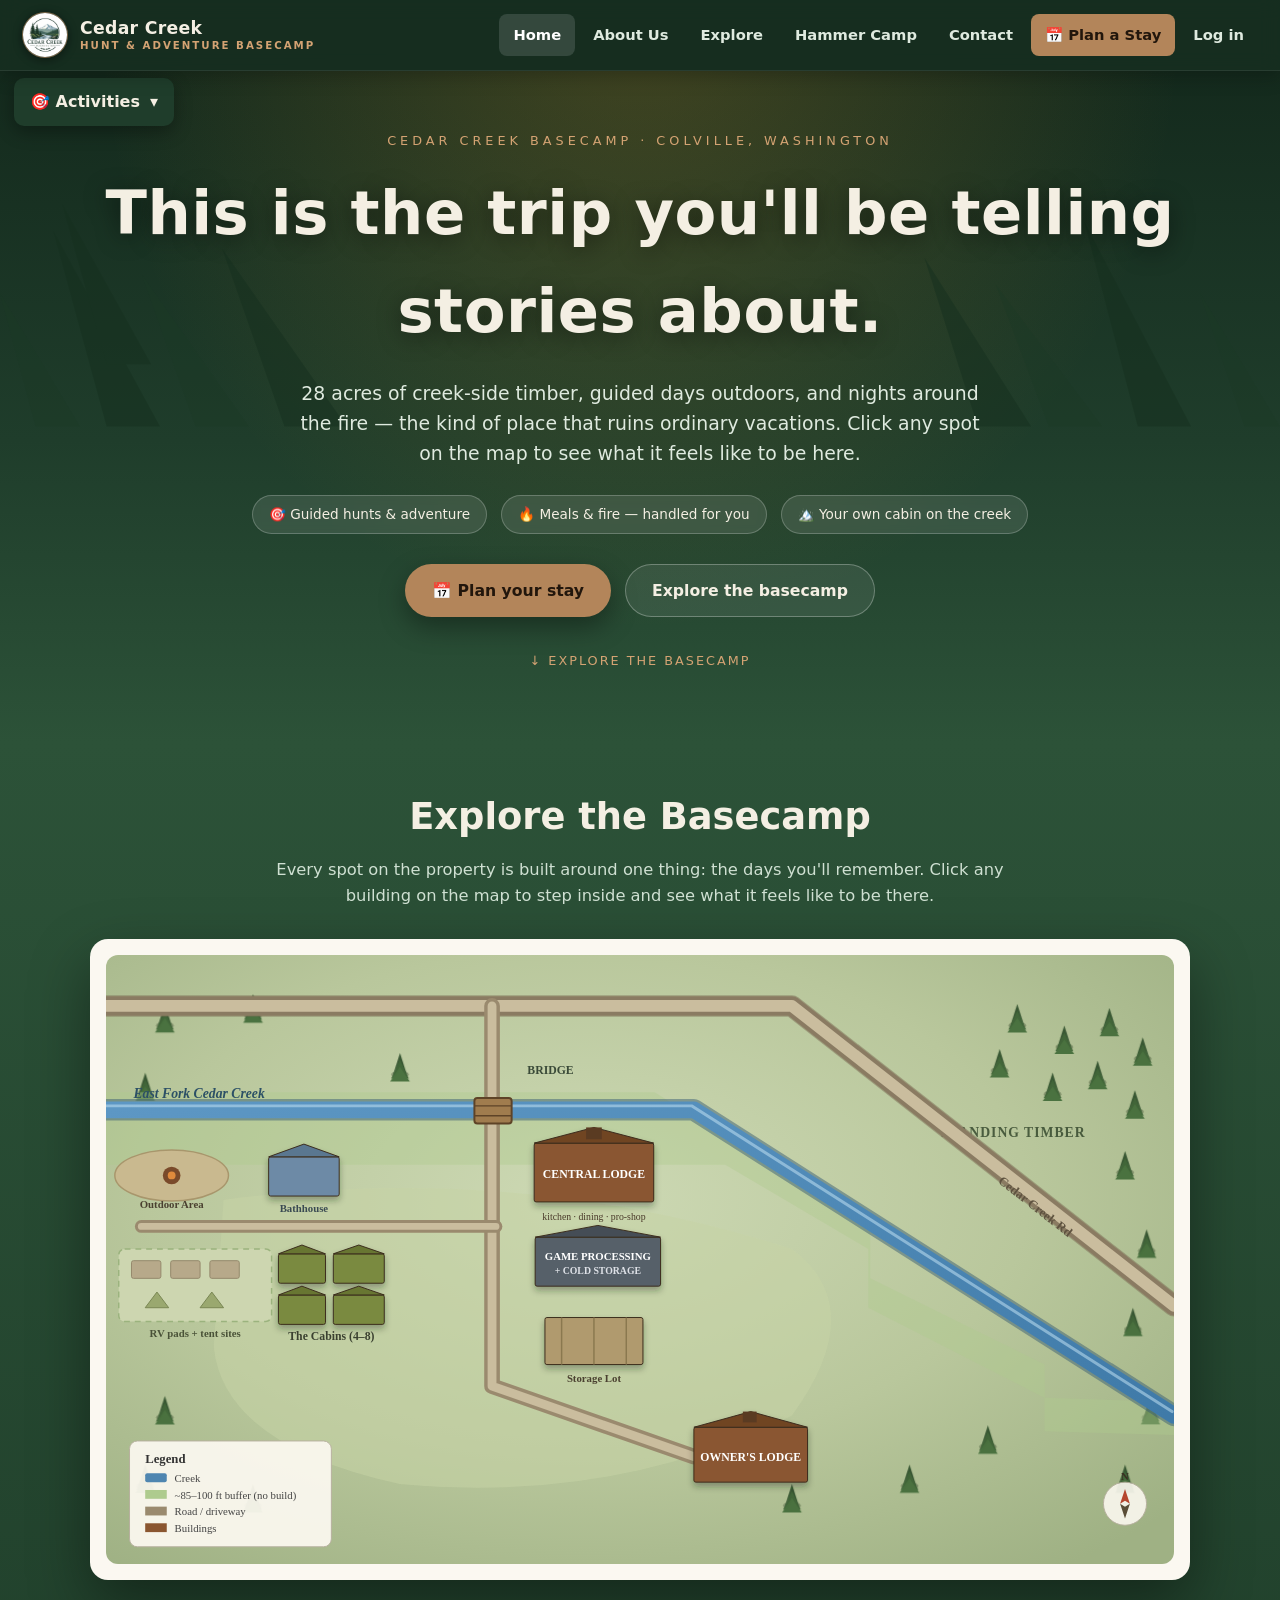
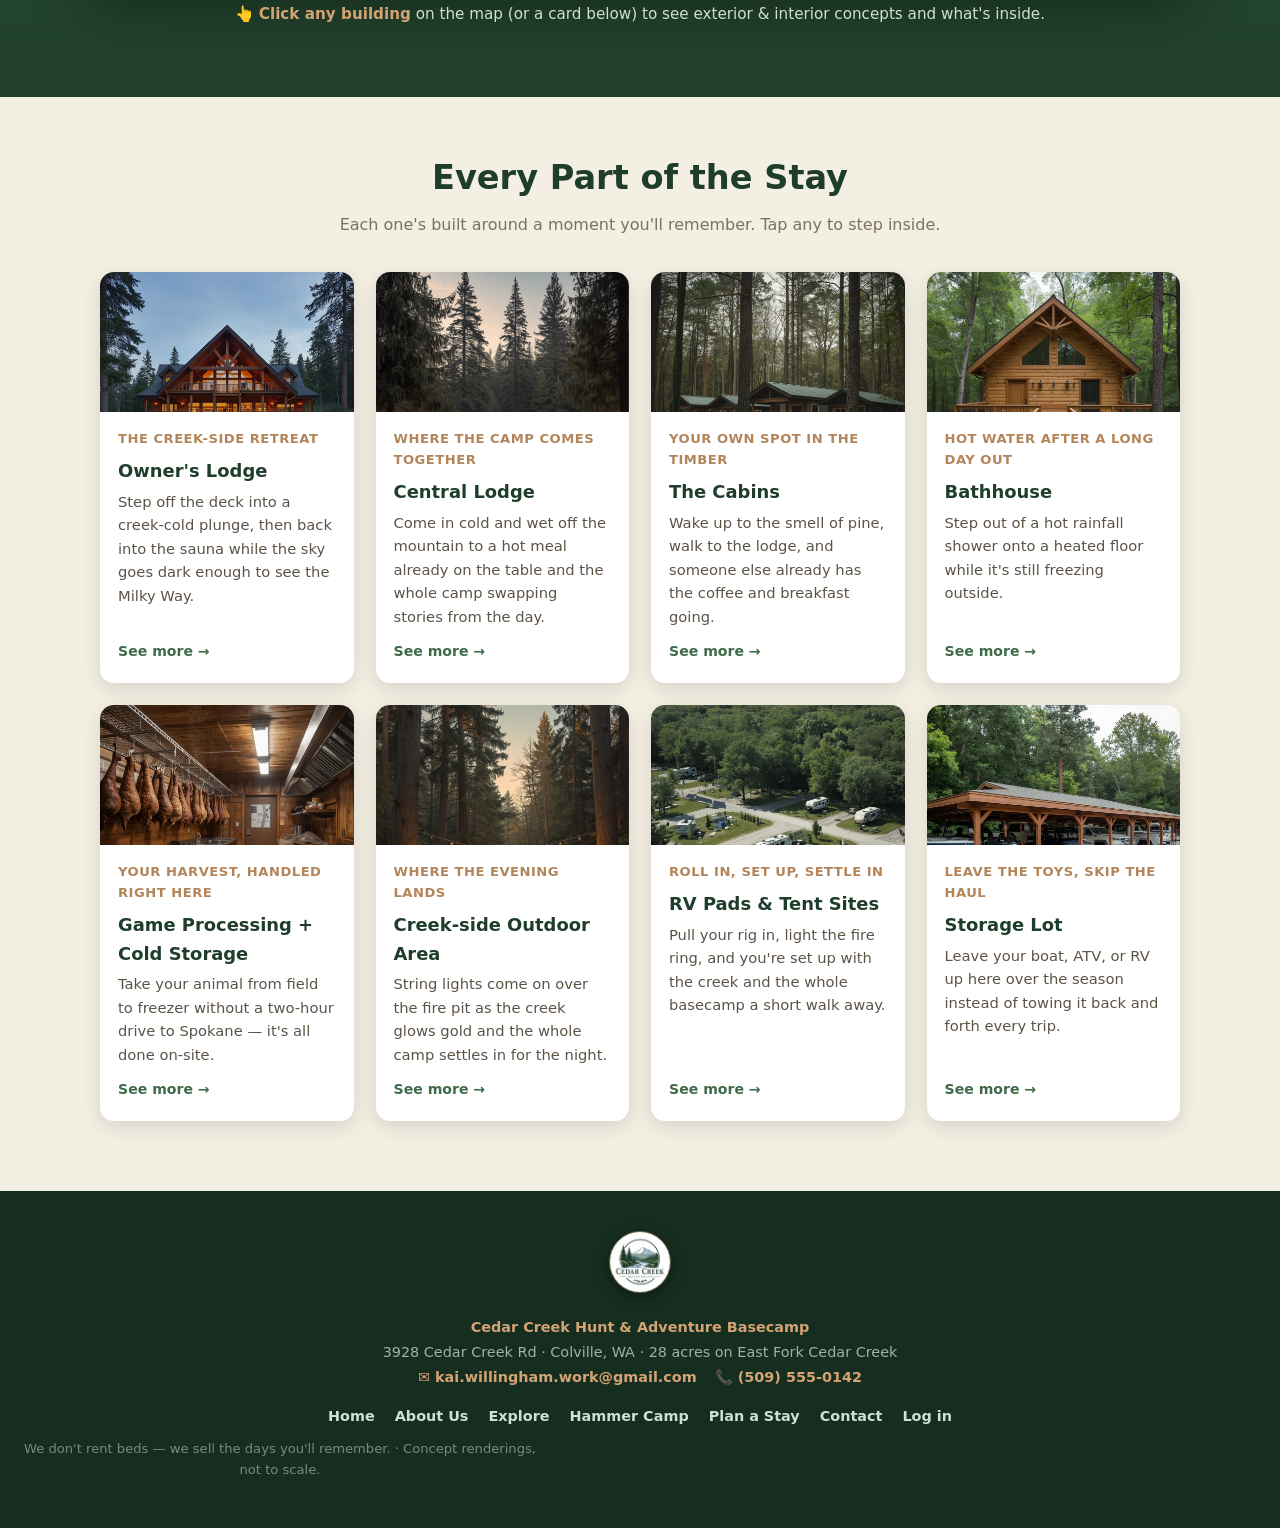
==== commit 04b06328: "Move the game to its own "Explore the Property" page - Home page: restored the original interactive " ====
--- a/index.html
+++ b/index.html
@@ -33,7 +33,7 @@
   </svg>
   <div class="kicker">Cedar Creek Basecamp · Colville, Washington</div>
   <h1>This is the trip you'll be telling stories about.</h1>
-  <p class="sub">28 acres of creek-side timber, guided days outdoors, and nights around the fire — the kind of place that ruins ordinary vacations. Walk the map below and step into any building to see what it feels like to be here.</p>
+  <p class="sub">28 acres of creek-side timber, guided days outdoors, and nights around the fire — the kind of place that ruins ordinary vacations. Click any spot on the map to see what it feels like to be here.</p>
   <div class="meta">
     <span class="chip">🎯 Guided hunts &amp; adventure</span>
     <span class="chip">🔥 Meals &amp; fire — handled for you</span>
@@ -50,24 +50,218 @@
 <section class="map-section" id="map">
   <div class="section-head">
     <h2>Explore the Basecamp</h2>
-    <p>Every spot on the property is built around one thing: the days you'll remember. Walk around the basecamp and step up to any building to see what it feels like to be there.</p>
-  </div>
-
-  <div class="game-wrap">
-    <div class="game-stage" id="gameStage">
-      <canvas id="gameCanvas" width="352" height="224" tabindex="0" aria-label="Walk around the basecamp — arrow keys to move"></canvas>
-      <div class="game-prompt" id="gamePrompt" hidden></div>
-      <div class="game-pad" aria-hidden="true">
-        <button type="button" class="gp-btn gp-up"    data-dir="up">▲</button>
-        <button type="button" class="gp-btn gp-left"  data-dir="left">◀</button>
-        <button type="button" class="gp-btn gp-right" data-dir="right">▶</button>
-        <button type="button" class="gp-btn gp-down"  data-dir="down">▼</button>
-      </div>
-      <button type="button" class="gp-btn gp-a" id="gameA" aria-label="Enter building">A</button>
-    </div>
-  </div>
-
-  <p class="hint-bar">🎮 <b>Walk with the arrow keys</b> (or WASD, or the on-screen pad). Step up to a building and press <b>Enter</b> / tap <b>A</b> to look inside.</p>
+    <p>Every spot on the property is built around one thing: the days you'll remember. Click any building on the map to step inside and see what it feels like to be there.</p>
+  </div>
+
+  <div class="map-wrap">
+    <div class="map-frame">
+      <svg viewBox="0 0 1090 622" role="img" aria-label="Interactive site map of Cedar Creek Basecamp — click a building">
+        <defs>
+          <style>
+            .road-base{stroke:#9a8a6e;fill:none;stroke-linecap:round;stroke-linejoin:round;}
+            .road-grit{stroke:#cabd9e;fill:none;stroke-linecap:round;stroke-linejoin:round;}
+            .road-edge{stroke:#7d6f56;fill:none;stroke-linecap:round;stroke-linejoin:round;opacity:.5;}
+            .bldg-roof{stroke:#3b2c1c;stroke-width:1;}
+          </style>
+          <!-- forest ground gradient -->
+          <radialGradient id="ground" cx="45%" cy="40%" r="75%">
+            <stop offset="0%" stop-color="#cdd9b4"/>
+            <stop offset="55%" stop-color="#b9c79c"/>
+            <stop offset="100%" stop-color="#9fb184"/>
+          </radialGradient>
+          <!-- water gradient -->
+          <linearGradient id="water" x1="0" y1="0" x2="1" y2="1">
+            <stop offset="0%" stop-color="#5d97c4"/>
+            <stop offset="100%" stop-color="#3f7aa8"/>
+          </linearGradient>
+          <!-- soft drop shadow for buildings -->
+          <filter id="bshadow" x="-30%" y="-30%" width="160%" height="170%">
+            <feDropShadow dx="0" dy="4" stdDeviation="3" flood-color="#1c2a16" flood-opacity="0.35"/>
+          </filter>
+          <!-- subtle paper/terrain grain -->
+          <filter id="grain"><feTurbulence type="fractalNoise" baseFrequency="0.9" numOctaves="2" result="n"/>
+            <feColorMatrix in="n" type="saturate" values="0"/>
+            <feComponentTransfer><feFuncA type="linear" slope="0.06"/></feComponentTransfer>
+            <feComposite operator="over" in2="SourceGraphic"/></filter>
+          <!-- one reusable conifer -->
+          <g id="tree">
+            <ellipse cx="0" cy="2" rx="9" ry="4" fill="#27381f" opacity=".35"/>
+            <polygon points="0,-20 7,2 -7,2" fill="#33522f"/>
+            <polygon points="0,-13 9,6 -9,6" fill="#3d6236"/>
+            <polygon points="0,-6 10,9 -10,9" fill="#456e3c"/>
+          </g>
+        </defs>
+
+        <!-- ===== TERRAIN ===== -->
+        <rect width="1090" height="622" fill="url(#ground)"/>
+        <rect width="1090" height="622" fill="#000" opacity="0" filter="url(#grain)"/>
+
+        <!-- meadow clearing (lighter open ground where the camp sits) -->
+        <path d="M120,250 Q420,210 700,300 Q780,360 700,470 Q520,560 300,540 Q120,500 110,400 Z"
+              fill="#c7d3a6" opacity=".55"/>
+
+        <!-- ===== STANDING TIMBER (forest masses) ===== -->
+        <g opacity=".96">
+          <!-- north / upper-right timber -->
+          <use href="#tree" x="930" y="70"/><use href="#tree" x="978" y="92"/><use href="#tree" x="1024" y="74"/>
+          <use href="#tree" x="1058" y="104"/><use href="#tree" x="912" y="116"/><use href="#tree" x="966" y="140"/>
+          <use href="#tree" x="1012" y="128"/><use href="#tree" x="1050" y="158"/>
+          <!-- right edge along creek -->
+          <use href="#tree" x="1040" y="220"/><use href="#tree" x="1062" y="300"/><use href="#tree" x="1048" y="380"/>
+          <use href="#tree" x="1066" y="470"/><use href="#tree" x="1040" y="540"/>
+          <!-- scattered perimeter conifers -->
+          <use href="#tree" x="60" y="70"/><use href="#tree" x="150" y="60"/><use href="#tree" x="40" y="140"/>
+          <use href="#tree" x="60" y="470"/><use href="#tree" x="40" y="540"/><use href="#tree" x="150" y="560"/>
+          <use href="#tree" x="300" y="120"/><use href="#tree" x="700" y="560"/><use href="#tree" x="820" y="540"/>
+          <use href="#tree" x="900" y="500"/>
+        </g>
+        <text x="852" y="186" style="font:700 14px 'Segoe UI';letter-spacing:1px" fill="#2e4127" opacity=".8">STANDING TIMBER</text>
+
+        <!-- ===== 85–100 ft creek buffer band ===== -->
+        <path d="M0,140 H560 L640,190 L780,282 L780,330 L958,418 L958,452 L1090,456 L1090,490
+                 L958,486 L958,452 L778,360 L778,300 L632,214 H0 Z"
+              fill="#aecb8e" opacity=".4"/>
+
+        <!-- ===== EAST FORK CEDAR CREEK (one clean horizontal run, then a straight diagonal) ===== -->
+        <path d="M0,158 H600 L1090,470"
+              fill="none" stroke="#3a5e74" stroke-width="22" stroke-linecap="round" stroke-linejoin="round" opacity=".5"/>
+        <path d="M0,158 H600 L1090,470"
+              fill="none" stroke="url(#water)" stroke-width="17" stroke-linecap="round" stroke-linejoin="round"/>
+        <path d="M0,154 H598 L1088,466"
+              fill="none" stroke="#bfe0f2" stroke-width="3" stroke-linecap="round" opacity=".55"/>
+        <text x="28" y="146" style="font:italic 700 14px 'Segoe UI'" fill="#2c5066">East Fork Cedar Creek</text>
+
+        <!-- ===== ROADS (gravel: dark base, light grit, soft edges) ===== -->
+        <g>
+          <!-- main road: straight run across the top, then one straight diagonal kept clear of the creek -->
+          <path class="road-base" stroke-width="20" d="M0,52 H700 L1090,358"/>
+          <path class="road-edge" stroke-width="22" d="M0,52 H700 L1090,358"/>
+          <path class="road-grit" stroke-width="12" d="M0,52 H700 L1090,358"/>
+          <!-- center driveway: straight vertical, crosses the creek only at the bridge (x≈395), then angles to the owner's lodge -->
+          <path class="road-base" stroke-width="16" d="M394,52 V440 L600,512"/>
+          <path class="road-grit" stroke-width="9" d="M394,52 V440 L600,512"/>
+          <!-- spur between the bathhouse and the cabins (straight, extended left toward the outdoor area) -->
+          <path class="road-base" stroke-width="13" d="M398,277 H36"/>
+          <path class="road-grit" stroke-width="7" d="M398,277 H36"/>
+        </g>
+        <text x="910" y="232" style="font:600 13px 'Segoe UI'" fill="#5f5340" transform="rotate(38 910 232)">Cedar Creek Rd</text>
+
+        <!-- ===== BRIDGE over creek ===== -->
+        <g>
+          <rect x="376" y="146" width="38" height="26" rx="3" fill="#a07c4e" stroke="#5e4327" stroke-width="2"/>
+          <line x1="376" y1="154" x2="414" y2="154" stroke="#5e4327" stroke-width="1.5"/>
+          <line x1="376" y1="164" x2="414" y2="164" stroke="#5e4327" stroke-width="1.5"/>
+          <text x="430" y="121" style="font:700 12px 'Segoe UI'" fill="#3a4a38">BRIDGE</text>
+        </g>
+
+        <!-- ===== BUILDING HOTSPOTS (same data-bld + positions; realistic footprints) ===== -->
+
+        <!-- Creek-side Outdoor Area (fire-pit clearing) -->
+        <g class="hotspot" data-bld="outdoor" tabindex="0" role="button" aria-label="Creek-side Outdoor Area">
+          <ellipse cx="67" cy="225" rx="58" ry="26" fill="#c9b98f" stroke="#a8966c" stroke-width="1.5"/>
+          <circle cx="67" cy="225" r="9" fill="#7a4a2a"/><circle cx="67" cy="225" r="4" fill="#e08a3c"/>
+          <text x="67" y="258" text-anchor="middle" style="font:600 11px 'Segoe UI'" fill="#4a4030">Outdoor Area</text>
+        </g>
+
+        <!-- Bathhouse -->
+        <g class="hotspot" data-bld="bathhouse" tabindex="0" role="button" aria-label="Bathhouse">
+          <g filter="url(#bshadow)">
+            <rect x="166" y="206" width="72" height="40" rx="2" fill="#6d8aa6" class="bldg-roof"/>
+            <polygon points="166,206 238,206 202,193" fill="#5a7790" class="bldg-roof"/>
+          </g>
+          <text x="202" y="262" text-anchor="middle" style="font:700 11px 'Segoe UI'" fill="#3a4a52">Bathhouse</text>
+        </g>
+
+        <!-- The Cabins (cluster of small rooflines) -->
+        <g class="hotspot" data-bld="cabins" tabindex="0" role="button" aria-label="The Cabins">
+          <g filter="url(#bshadow)" class="bldg-roof">
+            <g fill="#7a8a3f"><rect x="176" y="305" width="48" height="30" rx="2"/><rect x="232" y="305" width="52" height="30" rx="2"/>
+              <rect x="176" y="347" width="48" height="30" rx="2"/><rect x="232" y="347" width="52" height="30" rx="2"/></g>
+            <g fill="#677633"><polygon points="176,305 224,305 200,296"/><polygon points="232,305 284,305 258,296"/>
+              <polygon points="176,347 224,347 200,338"/><polygon points="232,347 284,347 258,338"/></g>
+          </g>
+          <text x="230" y="393" text-anchor="middle" style="font:700 12px 'Segoe UI'" fill="#3a4030">The Cabins (4–8)</text>
+        </g>
+
+        <!-- RV pads + tent sites -->
+        <g class="hotspot" data-bld="rv" tabindex="0" role="button" aria-label="RV pads and tent sites">
+          <rect x="13" y="300" width="156" height="74" rx="6" fill="#cdd6b0" stroke="#9bb37e" stroke-width="1.5" stroke-dasharray="6 5"/>
+          <g fill="#b7a98a" stroke="#94886b" stroke-width="1"><rect x="26" y="312" width="30" height="18" rx="2"/><rect x="66" y="312" width="30" height="18" rx="2"/><rect x="106" y="312" width="30" height="18" rx="2"/></g>
+          <polygon points="40,360 52,344 64,360" fill="#9aa86f" stroke="#788652" stroke-width="1"/>
+          <polygon points="96,360 108,344 120,360" fill="#9aa86f" stroke="#788652" stroke-width="1"/>
+          <text x="91" y="390" text-anchor="middle" style="font:600 11px 'Segoe UI'" fill="#4a5238">RV pads + tent sites</text>
+        </g>
+
+        <!-- Central Lodge (large, with pin) -->
+        <g class="hotspot" data-bld="central" tabindex="0" role="button" aria-label="Central Lodge">
+          <circle class="tap-pulse" cx="498" cy="222" r="22" fill="#c8922b" opacity=".5"/>
+          <g filter="url(#bshadow)">
+            <rect x="437" y="192" width="122" height="60" rx="2" fill="#8a5630" class="bldg-roof"/>
+            <polygon points="437,192 559,192 498,176" fill="#6f4424" class="bldg-roof"/>
+            <rect x="490" y="176" width="16" height="12" fill="#5a3a22"/>
+          </g>
+          <text x="498" y="228" text-anchor="middle" style="font:700 12px 'Segoe UI'" fill="#fff">CENTRAL LODGE</text>
+          <text x="498" y="270" text-anchor="middle" style="font:500 10px 'Segoe UI'" fill="#4a3a2a">kitchen · dining · pro-shop</text>
+        </g>
+
+        <!-- Game Processing + Cold Storage -->
+        <g class="hotspot" data-bld="processing" tabindex="0" role="button" aria-label="Game Processing and Cold Storage">
+          <g filter="url(#bshadow)">
+            <rect x="438" y="288" width="128" height="50" rx="2" fill="#566069" class="bldg-roof"/>
+            <polygon points="438,288 566,288 502,276" fill="#454e56" class="bldg-roof"/>
+          </g>
+          <text x="502" y="311" text-anchor="middle" style="font:700 11px 'Segoe UI'" fill="#fff">GAME PROCESSING</text>
+          <text x="502" y="326" text-anchor="middle" style="font:600 10px 'Segoe UI'" fill="#dfe2e8">+ COLD STORAGE</text>
+        </g>
+
+        <!-- Storage lot -->
+        <g class="hotspot" data-bld="storage" tabindex="0" role="button" aria-label="Storage lot">
+          <g filter="url(#bshadow)">
+            <rect x="448" y="370" width="100" height="48" rx="2" fill="#b09a6e" class="bldg-roof"/>
+            <line x1="465" y1="370" x2="465" y2="418" stroke="#8a784f" stroke-width="1.5"/>
+            <line x1="498" y1="370" x2="498" y2="418" stroke="#8a784f" stroke-width="1.5"/>
+            <line x1="531" y1="370" x2="531" y2="418" stroke="#8a784f" stroke-width="1.5"/>
+          </g>
+          <text x="498" y="436" text-anchor="middle" style="font:700 11px 'Segoe UI'" fill="#4a4030">Storage Lot</text>
+        </g>
+
+        <!-- Owner's Lodge (premium, with pin) -->
+        <g class="hotspot" data-bld="owners" tabindex="0" role="button" aria-label="Owner's Lodge">
+          <circle class="tap-pulse" cx="658" cy="510" r="24" fill="#c8922b" opacity=".5"/>
+          <g filter="url(#bshadow)">
+            <rect x="600" y="482" width="116" height="56" rx="2" fill="#8a5630" class="bldg-roof"/>
+            <polygon points="600,482 716,482 658,466" fill="#6f4424" class="bldg-roof"/>
+            <rect x="650" y="466" width="14" height="11" fill="#5a3a22"/>
+          </g>
+          <text x="658" y="516" text-anchor="middle" style="font:700 12px 'Segoe UI'" fill="#fff">OWNER'S LODGE</text>
+        </g>
+
+        <!-- ===== LEGEND ===== -->
+        <g>
+          <rect x="24" y="496" width="206" height="108" rx="8" fill="#fbf8f0" opacity=".94" stroke="#b8b0a0"/>
+          <text x="40" y="518" style="font:700 13px 'Segoe UI'" fill="#333">Legend</text>
+          <rect x="40" y="529" width="22" height="9" rx="2" fill="#4f86b0"/>
+          <text x="70" y="538" style="font:500 11px 'Segoe UI'" fill="#444">Creek</text>
+          <rect x="40" y="546" width="22" height="9" fill="#aecb8e"/>
+          <text x="70" y="555" style="font:500 11px 'Segoe UI'" fill="#444">~85–100 ft buffer (no build)</text>
+          <rect x="40" y="563" width="22" height="9" fill="#9a8a6e"/>
+          <text x="70" y="572" style="font:500 11px 'Segoe UI'" fill="#444">Road / driveway</text>
+          <rect x="40" y="580" width="22" height="9" fill="#8a5630"/>
+          <text x="70" y="589" style="font:500 11px 'Segoe UI'" fill="#444">Buildings</text>
+        </g>
+
+        <!-- compass -->
+        <g transform="translate(1040,560)">
+          <circle r="22" fill="#fbf8f0" opacity=".9" stroke="#b8b0a0"/>
+          <polygon points="0,-15 5,0 0,-3 -5,0" fill="#b5462e"/>
+          <polygon points="0,15 5,0 0,3 -5,0" fill="#5a4d36"/>
+          <text x="-4" y="-24" style="font:700 11px 'Segoe UI'" fill="#3a2f22">N</text>
+        </g>
+      </svg>
+    </div>
+  </div>
+
+  <p class="hint-bar">👆 <b>Click any building</b> on the map (or a card below) to see exterior &amp; interior concepts and what's inside.</p>
 </section>
 
 <!-- ============ BROWSE ALL ============ -->
@@ -132,7 +326,5 @@
 <script src="js/site.js"></script>
 <script src="js/data.js"></script>
 <script src="js/app.js"></script>
-<script src="js/world.js"></script>
-<script src="js/game.js"></script>
 </body>
 </html>
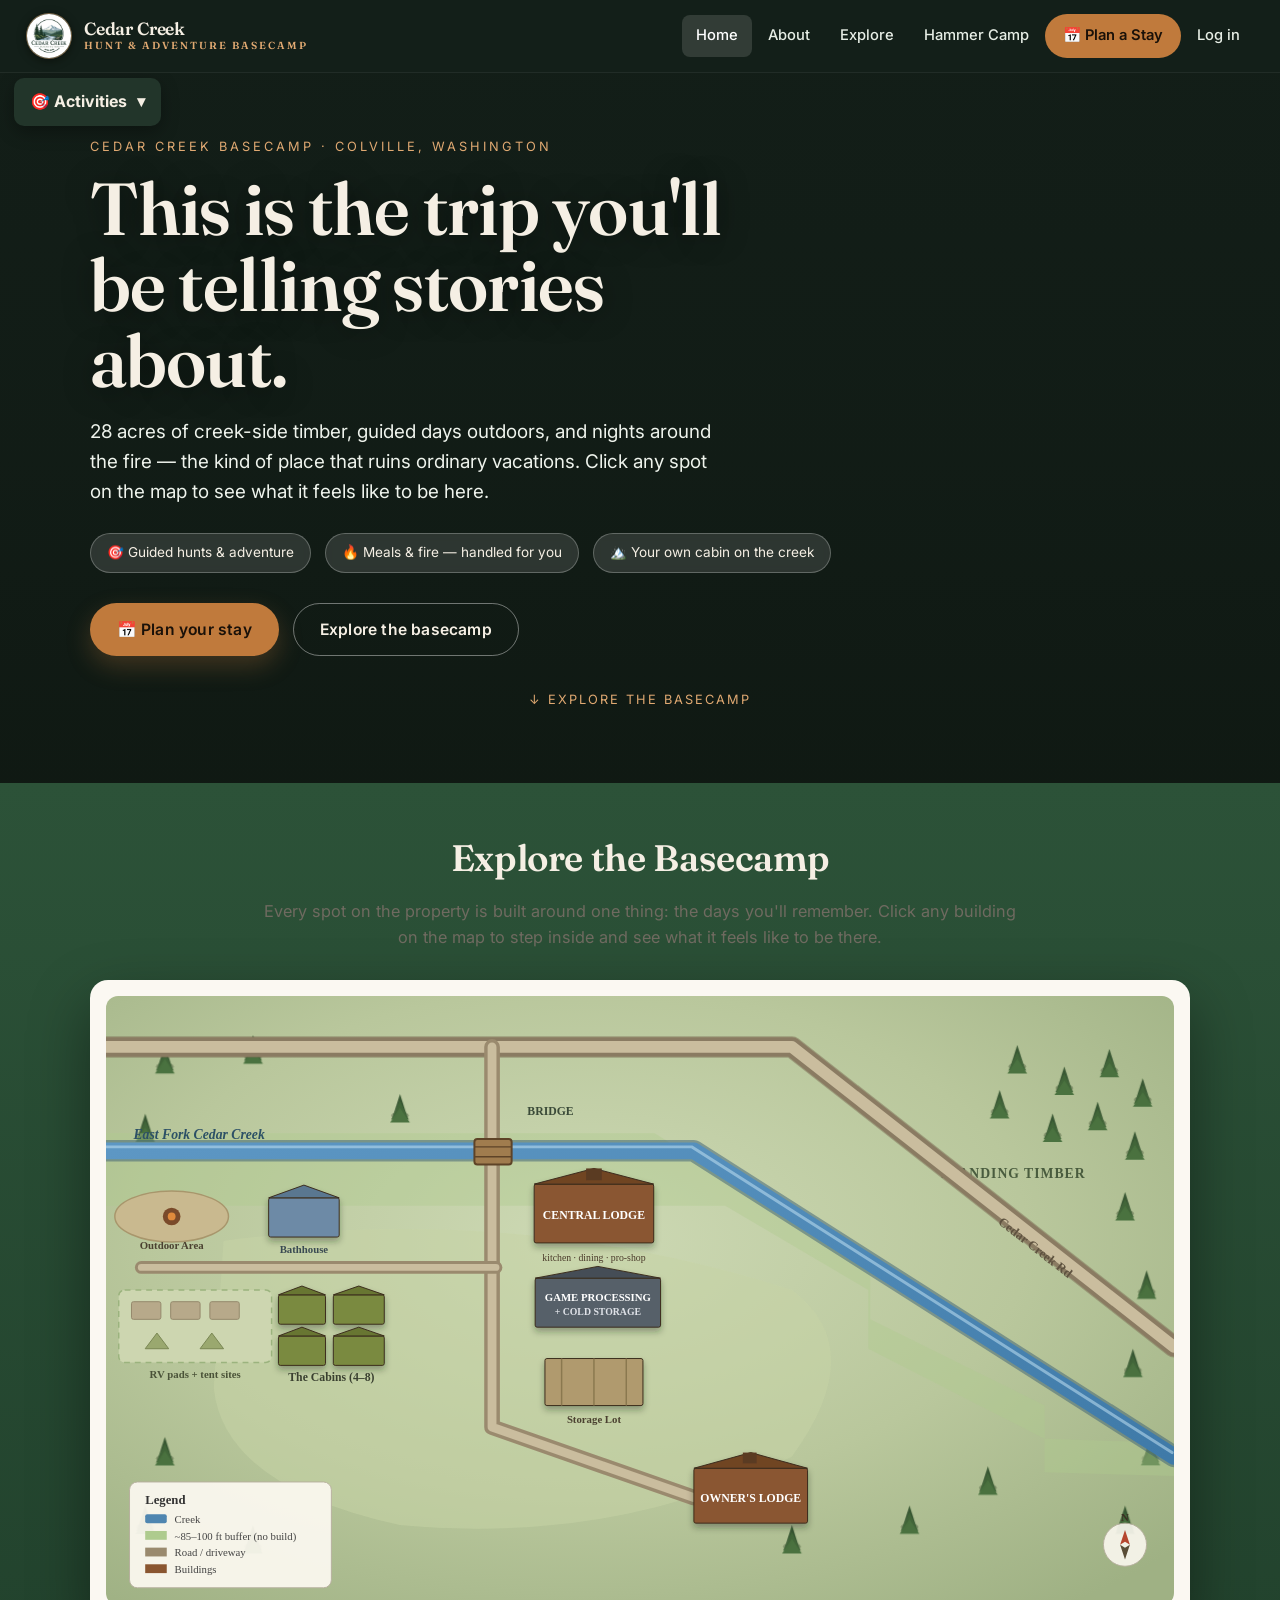
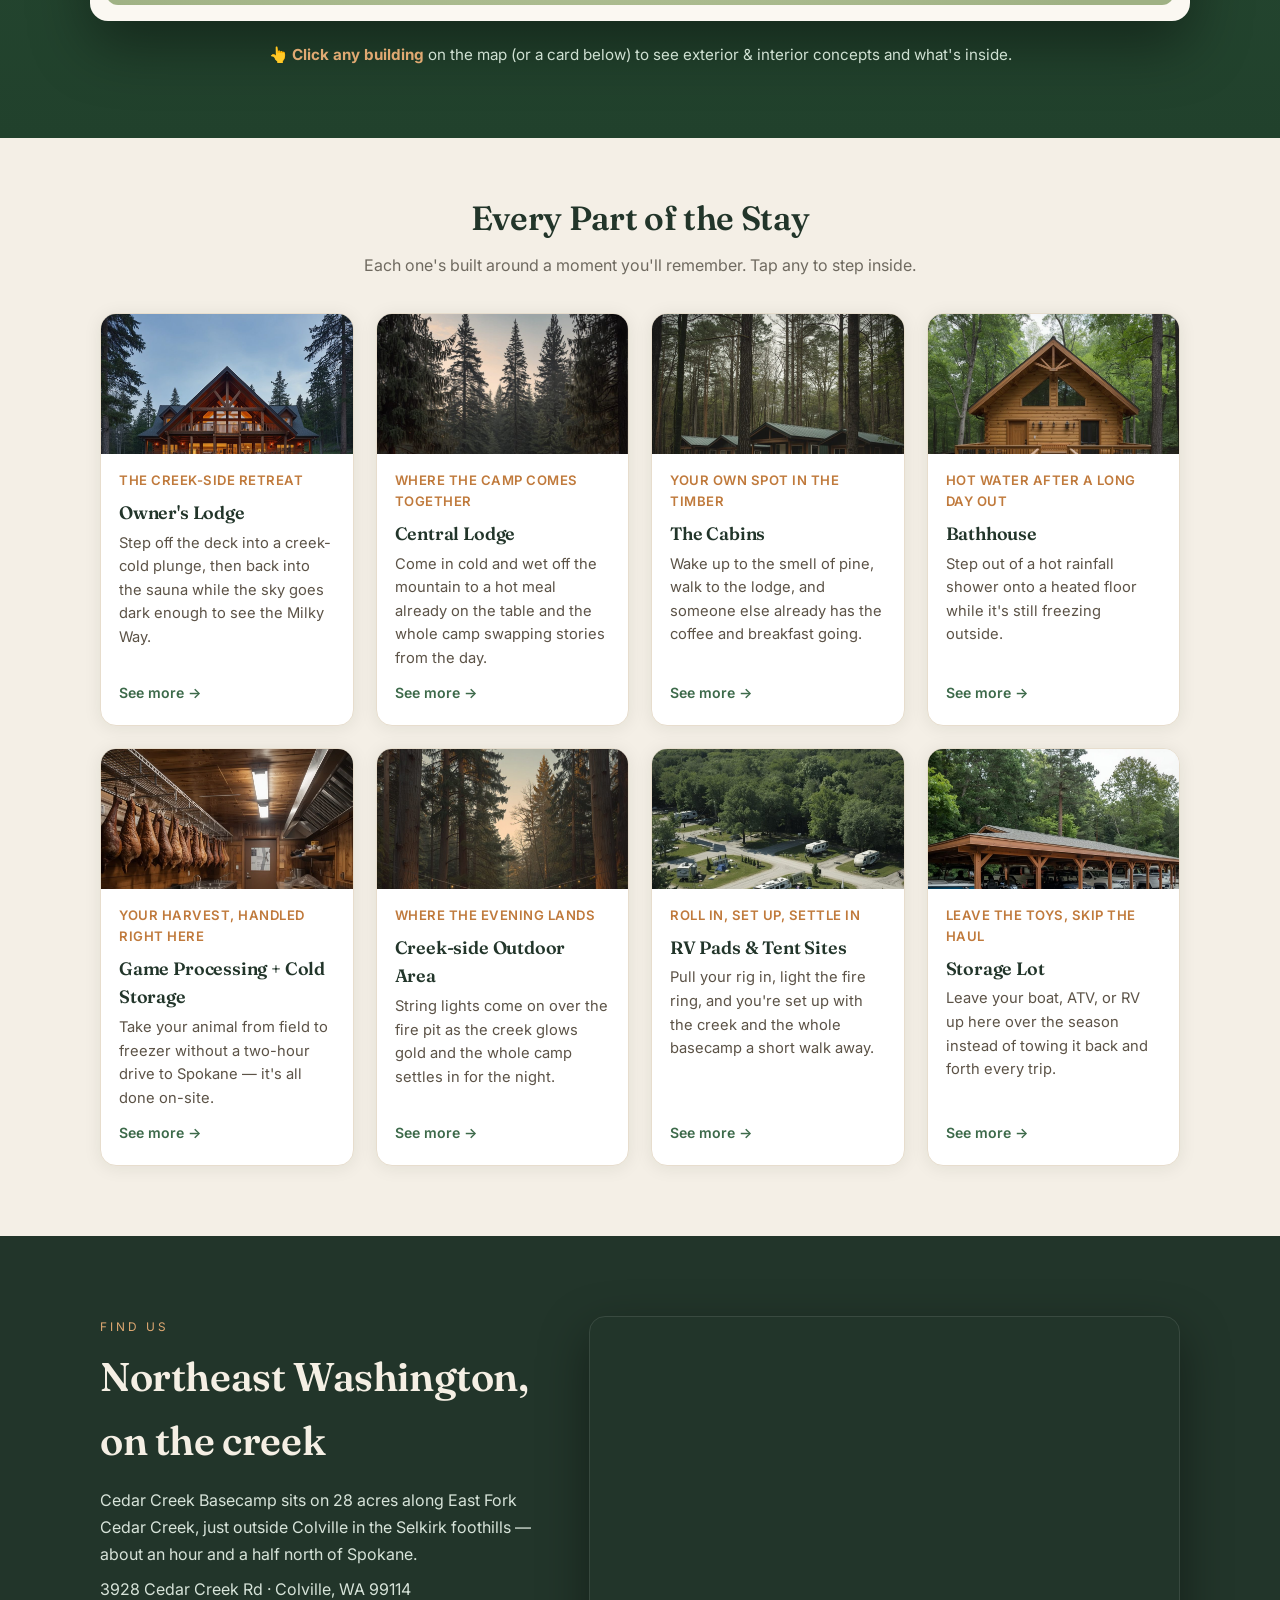
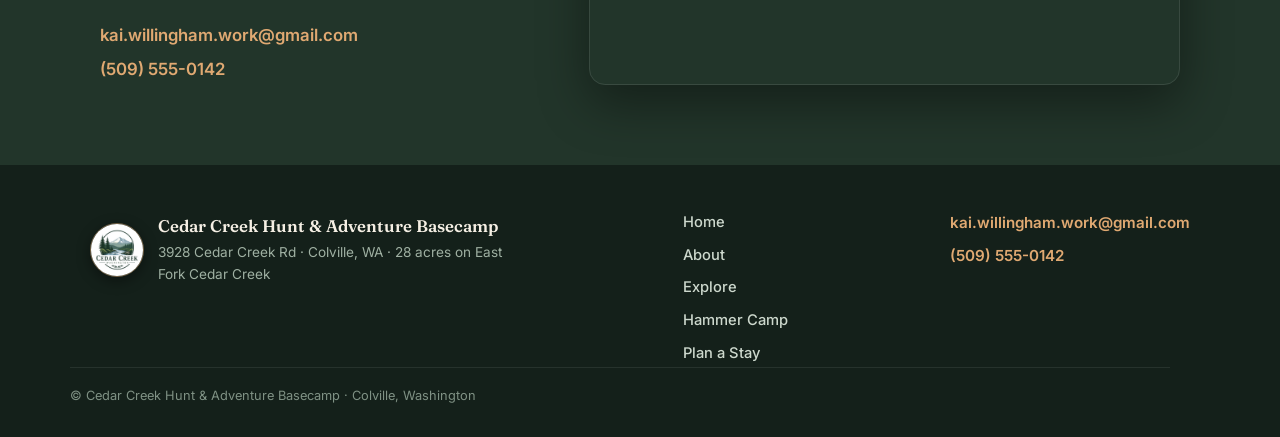
==== commit f4f63dd4: "Fresh visual redesign; drop Contact page & booking activities; add map - New look site-wide: Fraunce" ====
--- a/index.html
+++ b/index.html
@@ -271,6 +271,26 @@
   <div class="grid" id="cardGrid"></div>
 </section>
 
+<!-- ============ VISIT / MAP ============ -->
+<section class="visit" id="visit">
+  <div class="visit-inner">
+    <div>
+      <div class="kicker">Find us</div>
+      <h2>Northeast Washington, on the creek</h2>
+      <p>Cedar Creek Basecamp sits on 28 acres along East Fork Cedar Creek, just outside Colville in the Selkirk foothills — about an hour and a half north of Spokane.</p>
+      <p>3928 Cedar Creek Rd · Colville, WA 99114</p>
+      <div class="visit-reach" id="visitReach"></div>
+    </div>
+    <div class="visit-map">
+      <iframe
+        title="Map to Cedar Creek Basecamp"
+        loading="lazy"
+        referrerpolicy="no-referrer-when-downgrade"
+        src="https://www.google.com/maps?q=3928%20Cedar%20Creek%20Rd,%20Colville,%20WA%2099114&z=12&output=embed"></iframe>
+    </div>
+  </div>
+</section>
+
 <!-- ============ MODAL ============ -->
 <div class="modal-backdrop" id="backdrop">
   <div class="modal" role="dialog" aria-modal="true" aria-labelledby="mTitle">
--- a/css/style.css
+++ b/css/style.css
@@ -1064,3 +1064,83 @@
 .signed-in{text-align:center;padding:10px 0 6px;}
 .signed-in .who{font-size:1.25rem;font-weight:800;color:var(--forest);}
 .signed-in .email{color:var(--muted);font-size:.9rem;margin:2px 0 18px;}
+
+/* ============================================================ */
+/* =====================  FRESH LOOK  ========================= */
+/* ============================================================ */
+:root{
+  --forest:#22352a; --forest-deep:#14201a; --moss:#3d6a4a;
+  --cedar:#c07a3c; --cedar-light:#e0a972; --sand:#f5efe4; --cream:#fbf8f2;
+  --ink:#1d231f; --muted:#6f6a60; --gold:#c98a3a; --page:#f4efe6; --line:#e7ddcd;
+}
+body{font-family:'Inter',-apple-system,BlinkMacSystemFont,'Segoe UI',sans-serif;color:var(--ink);}
+h1,h2,h3,.brand-text,.hero h1,.section-head h2,.browse h2,.camp-hero h1,.about-hero h1,
+.camp-card-head h2,.bk-done-card h3,.auth-top h1{font-family:'Fraunces','Georgia',serif;letter-spacing:-.01em;font-weight:600;}
+
+/* nav */
+.topnav{background:rgba(20,32,26,.92);backdrop-filter:blur(10px);-webkit-backdrop-filter:blur(10px);padding:13px 26px;border-bottom:1px solid rgba(255,255,255,.06);box-shadow:none;}
+.brand-text{font-size:1.1rem;font-weight:600;}
+.brand-text small{letter-spacing:1.3px;}
+.nav-links{gap:2px;}
+.nav-links a,.nav-links button{font-weight:500;font-size:.92rem;color:#e7eee6;border-radius:8px;}
+.nav-links a:hover,.nav-links button:hover{background:rgba(255,255,255,.08);}
+.nav-links .nav-cta{background:var(--cedar);color:#1a1109;font-weight:600;padding:10px 18px;border-radius:999px;}
+.nav-links .nav-cta:hover{background:var(--cedar-light);color:#1a1109;}
+.nav-login,.nav-account{border:1px solid rgba(255,255,255,.22);}
+
+/* buttons */
+.btn{border-radius:999px;font-weight:600;letter-spacing:.2px;padding:13px 26px;font-family:inherit;}
+.btn-primary{background:var(--cedar);color:#1a1109;box-shadow:0 10px 24px rgba(192,122,60,.28);}
+.btn-primary:hover{background:var(--cedar-light);color:#1a1109;}
+.btn-ghost{background:transparent;border:1.5px solid rgba(255,255,255,.4);color:var(--sand);}
+
+/* hero — a real photo of the property */
+.hero{
+  min-height:78vh;align-items:flex-start;justify-content:flex-end;text-align:left;
+  padding:64px clamp(24px,7vw,90px) clamp(54px,8vh,90px);
+  background:
+    linear-gradient(180deg, rgba(15,24,18,.28) 0%, rgba(15,24,18,.5) 55%, rgba(15,24,18,.88) 100%),
+    url('images/about-property.jpg');
+  background-size:cover; background-position:center 36%;
+}
+.hero-trees{display:none;}
+.hero .kicker{color:var(--cedar-light);letter-spacing:3px;position:relative;}
+.hero h1{font-size:clamp(2.4rem,6vw,4.6rem);line-height:1.03;max-width:15ch;text-shadow:0 2px 30px rgba(0,0,0,.45);}
+.hero .sub{max-width:52ch;color:#eef3ec;}
+.hero .meta,.hero-cta{justify-content:flex-start;}
+.hero .chip{background:rgba(255,255,255,.12);border-color:rgba(255,255,255,.25);}
+.scroll-hint{align-self:center;}
+
+/* sections & cards */
+.browse{background:var(--page);}
+.section-head p,.browse .lead{color:var(--muted);}
+.card{border-radius:16px;box-shadow:0 2px 18px rgba(30,35,31,.08);border:1px solid var(--line);}
+.card:hover{box-shadow:0 18px 40px rgba(30,35,31,.16);}
+.page-bg{background:var(--page);}
+
+/* footer */
+.site-footer{background:var(--forest-deep);color:#b9c7bb;text-align:left;padding:46px clamp(22px,6vw,70px) 28px;}
+.footer-inner{max-width:1100px;margin:0 auto;display:flex;flex-wrap:wrap;gap:28px;justify-content:space-between;align-items:flex-start;}
+.footer-brand{display:flex;gap:14px;align-items:center;max-width:430px;}
+.footer-logo{width:54px;height:54px;margin:0;}
+.footer-name{font-family:'Fraunces',serif;color:var(--sand);font-size:1.05rem;font-weight:600;}
+.footer-addr{font-size:.85rem;color:#9fb0a2;margin-top:3px;}
+.footer-links{display:flex;flex-direction:column;gap:9px;margin:0;}
+.footer-links a{color:#cdd8cd;font-weight:500;font-size:.92rem;text-decoration:none;}
+.footer-links a:hover{color:var(--cedar-light);}
+.footer-reach{display:flex;flex-direction:column;gap:8px;}
+.footer-reach a{color:var(--cedar-light);font-weight:600;font-size:.95rem;text-decoration:none;}
+.footer-copy{max-width:1100px;margin:26px auto 0;padding-top:18px;border-top:1px solid rgba(255,255,255,.08);font-size:.8rem;color:#7f9184;}
+@media(max-width:640px){ .footer-inner{flex-direction:column;gap:22px;} }
+
+/* Visit Us / Google map */
+.visit{background:var(--forest);color:var(--sand);padding:clamp(48px,7vw,80px) 22px;}
+.visit-inner{max-width:1080px;margin:0 auto;display:grid;grid-template-columns:1fr 1.3fr;gap:34px;align-items:center;}
+.visit .kicker{text-transform:uppercase;letter-spacing:3px;font-size:.74rem;color:var(--cedar-light);margin-bottom:8px;}
+.visit h2{font-size:clamp(1.7rem,3.4vw,2.5rem);margin-bottom:14px;}
+.visit p{color:#d7e3d9;line-height:1.7;margin-bottom:8px;}
+.visit-reach{margin-top:18px;display:flex;flex-direction:column;gap:8px;}
+.visit-reach a{color:var(--cedar-light);font-weight:600;text-decoration:none;font-size:1.05rem;}
+.visit-map{border-radius:16px;overflow:hidden;box-shadow:0 18px 50px rgba(0,0,0,.4);border:1px solid rgba(255,255,255,.1);aspect-ratio:16/10;}
+.visit-map iframe{width:100%;height:100%;border:0;display:block;}
+@media(max-width:760px){ .visit-inner{grid-template-columns:1fr;} }
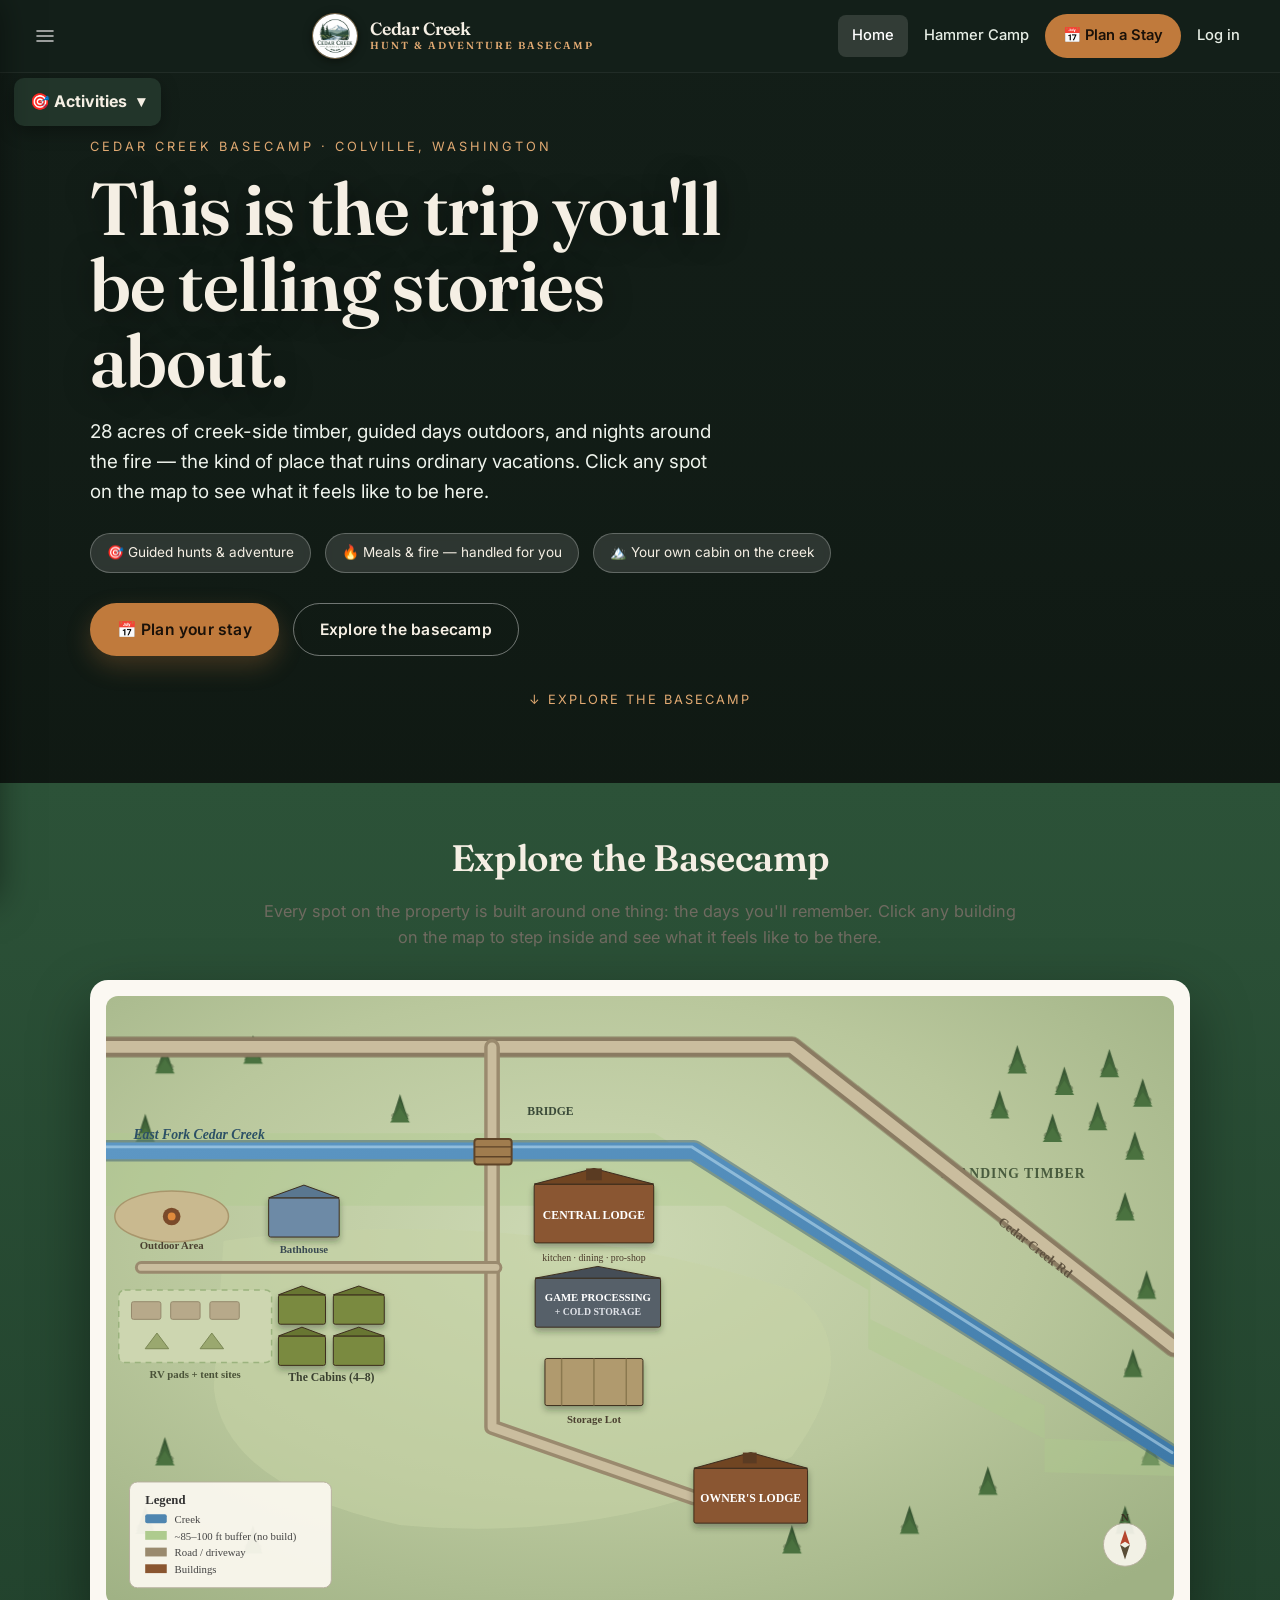
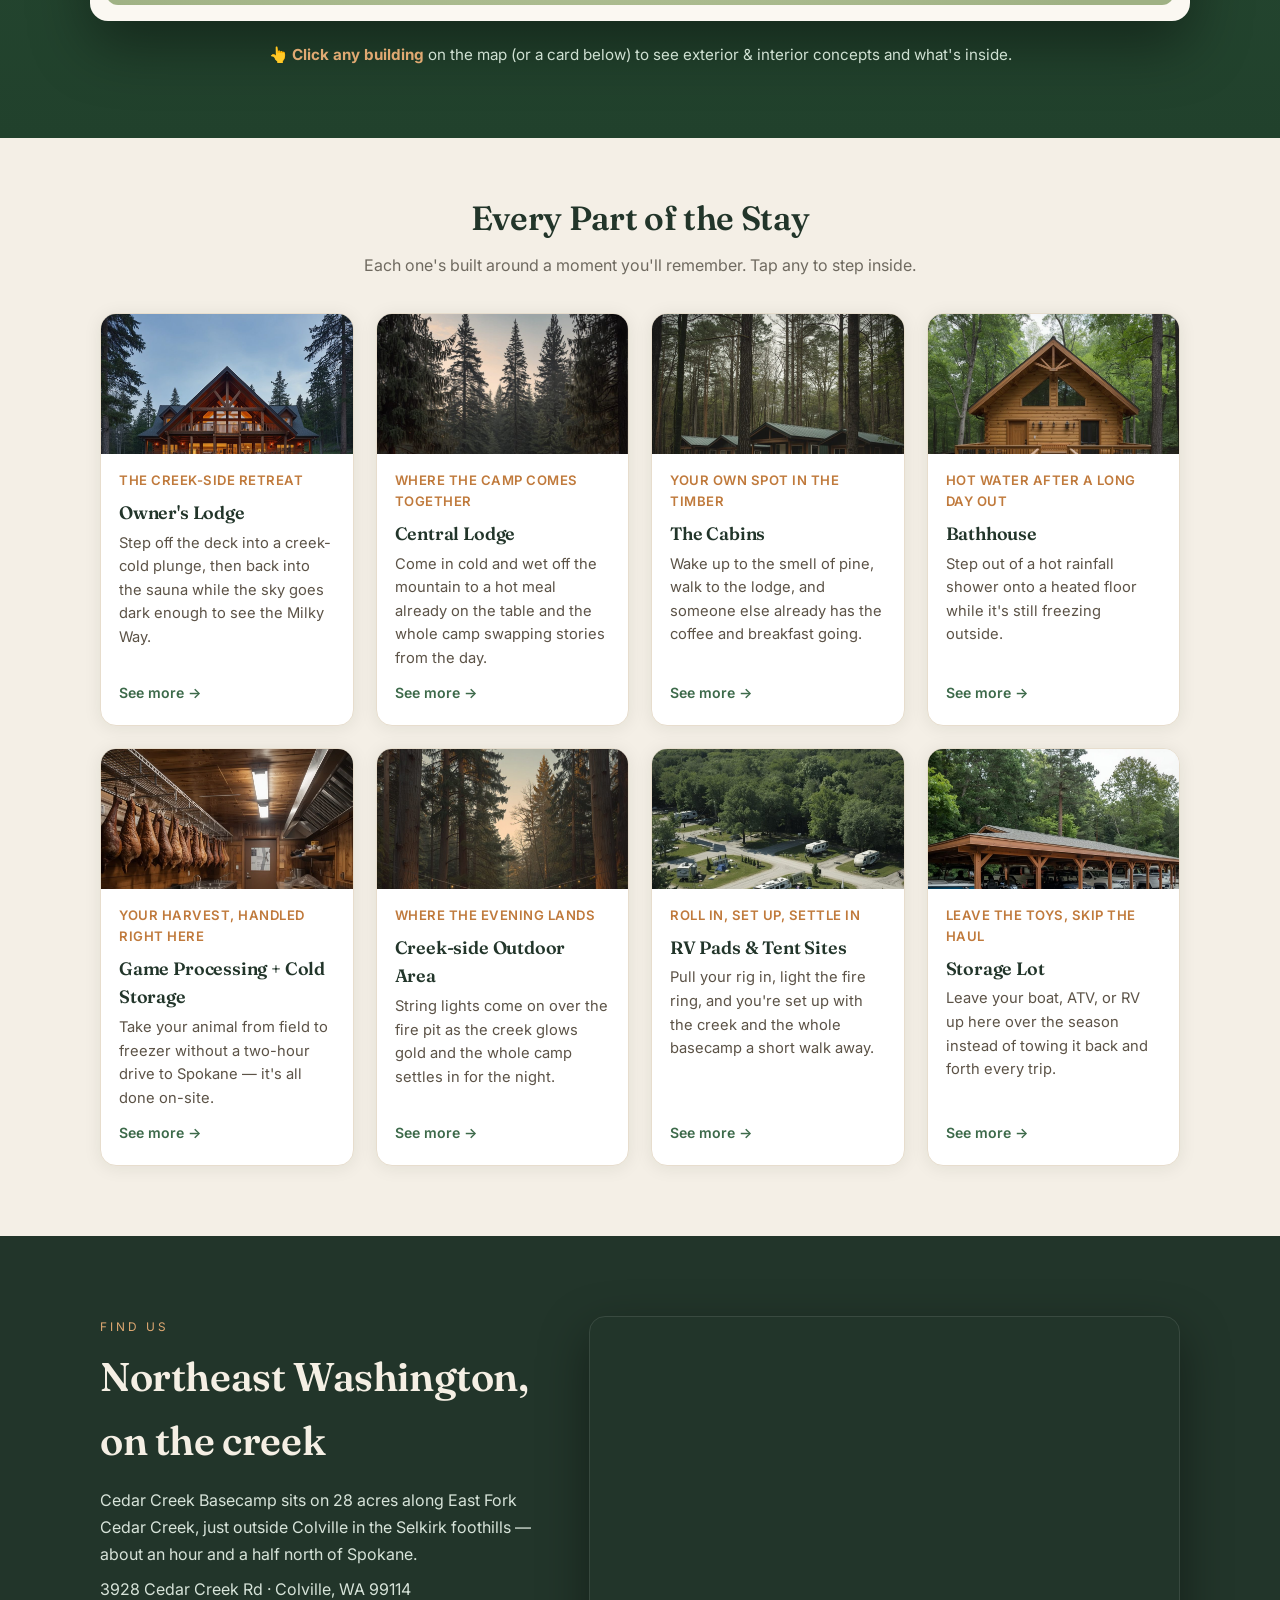
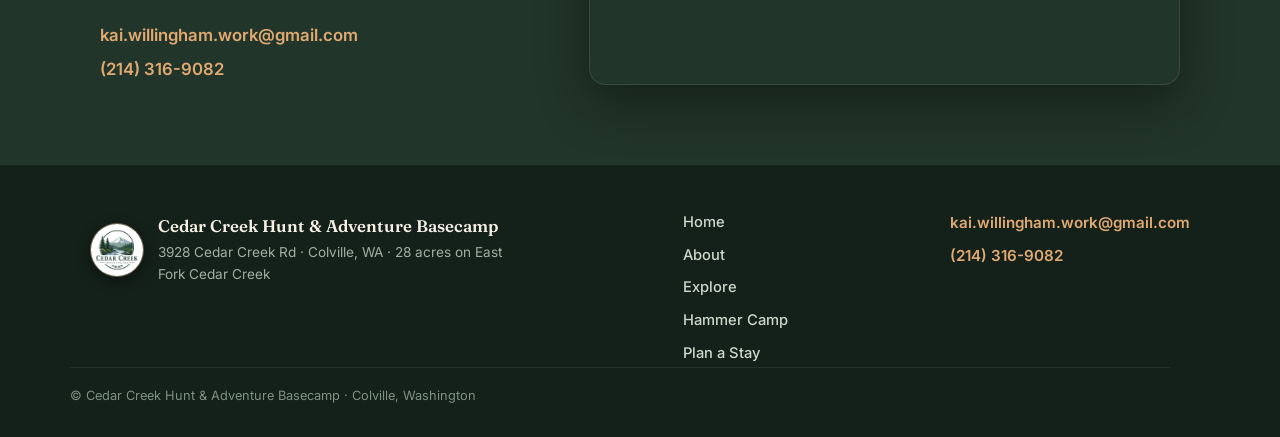
==== commit 8aa03cd5: "Add SEO basics, update contact phone, implement availability calendar - Update phone number to (214)" ====
--- a/index.html
+++ b/index.html
@@ -3,7 +3,12 @@
 <head>
 <meta charset="UTF-8">
 <meta name="viewport" content="width=device-width, initial-scale=1.0">
-<title>Cedar Creek Hunt &amp; Adventure Basecamp</title>
+<meta name="description" content="Guided hunts, outdoor adventure camps, and rustic cabin stays on 28 acres in Colville, WA. Book your trip to Cedar Creek today.">
+<meta name="keywords" content="hunting, adventure, cabin rentals, camping, RV spots, boys camp, Colville Washington">
+<meta property="og:title" content="Cedar Creek Hunt &amp; Adventure Basecamp">
+<meta property="og:description" content="Guided hunts and adventure camps in Colville, WA. 28 acres on Cedar Creek with cabins, RV spots, and camping.">
+<meta property="og:type" content="website">
+<title>Cedar Creek Hunt &amp; Adventure Basecamp | Cabins & Guided Hunts in Colville, WA</title>
 <link rel="icon" href="images/logo.jpg">
 <link rel="stylesheet" href="css/style.css">
 </head>
--- a/css/style.css
+++ b/css/style.css
@@ -959,6 +959,7 @@
 .cal-cell.empty{visibility:hidden;cursor:default;}
 .cal-cell:hover:not(.past):not(.sel){background:#eef1f6;}
 .cal-cell.past{color:#cdd2da;cursor:not-allowed;text-decoration:line-through;}
+.cal-cell.unavailable{color:#a0a8b8;cursor:not-allowed;opacity:.6;text-decoration:none;}
 .cal-cell.today{font-weight:800;box-shadow:inset 0 0 0 1.5px #cdd2da;}
 .cal-cell.inrange{background:var(--cal-accent-soft);border-radius:0;}
 .cal-cell.sel{background:var(--cal-accent);color:#fff;font-weight:800;z-index:1;}
@@ -1144,3 +1145,38 @@
 .visit-map{border-radius:16px;overflow:hidden;box-shadow:0 18px 50px rgba(0,0,0,.4);border:1px solid rgba(255,255,255,.1);aspect-ratio:16/10;}
 .visit-map iframe{width:100%;height:100%;border:0;display:block;}
 @media(max-width:760px){ .visit-inner{grid-template-columns:1fr;} }
+
+/* ===== slide-out sidebar menu ===== */
+.sb-toggle{
+  background:transparent;border:none;color:var(--sand);cursor:pointer;padding:7px;margin-right:4px;
+  display:inline-flex;align-items:center;justify-content:center;border-radius:8px;
+}
+.sb-toggle:hover{background:rgba(255,255,255,.08);}
+.sb-toggle svg{width:24px;height:24px;}
+.sb-overlay{position:fixed;inset:0;background:rgba(0,0,0,.5);z-index:79;opacity:0;visibility:hidden;transition:opacity .22s;}
+.sb-overlay.open{opacity:1;visibility:visible;}
+.sidebar{
+  position:fixed;top:0;left:0;height:100%;width:274px;max-width:84vw;z-index:80;
+  background:#0d0f0e;color:#ececec;display:flex;flex-direction:column;padding:16px 12px 14px;
+  transform:translateX(-104%);transition:transform .26s cubic-bezier(.4,0,.2,1);
+  box-shadow:6px 0 36px rgba(0,0,0,.55);
+}
+.sidebar.open{transform:translateX(0);}
+.sb-items{display:flex;flex-direction:column;gap:2px;margin-top:6px;flex:1;}
+.sb-item{
+  display:flex;align-items:center;gap:14px;padding:11px 14px;border-radius:12px;
+  color:#dcdcdc;text-decoration:none;font-size:1rem;font-weight:500;
+  font-family:'Inter',-apple-system,'Segoe UI',sans-serif;transition:background .14s;
+}
+.sb-item:hover{background:rgba(255,255,255,.06);color:#fff;}
+.sb-item.active{background:rgba(255,255,255,.12);color:#fff;}
+.sb-ico{width:20px;height:20px;flex-shrink:0;color:#c9c9c9;}
+.sb-item:hover .sb-ico,.sb-item.active .sb-ico{color:#fff;}
+.sb-account{display:flex;align-items:center;gap:12px;padding:13px 10px 4px;border-top:1px solid rgba(255,255,255,.08);margin-top:8px;}
+.sb-avatar{
+  width:36px;height:36px;border-radius:50%;background:#262826;color:#fff;flex-shrink:0;
+  display:flex;align-items:center;justify-content:center;font-weight:700;font-size:.95rem;border:1px solid rgba(255,255,255,.16);
+}
+.sb-acct-text{display:flex;flex-direction:column;line-height:1.25;min-width:0;}
+.sb-acct-text b{font-size:.95rem;color:#fff;font-weight:600;white-space:nowrap;overflow:hidden;text-overflow:ellipsis;}
+.sb-acct-text small{color:#8a8a8a;font-size:.8rem;white-space:nowrap;overflow:hidden;text-overflow:ellipsis;}
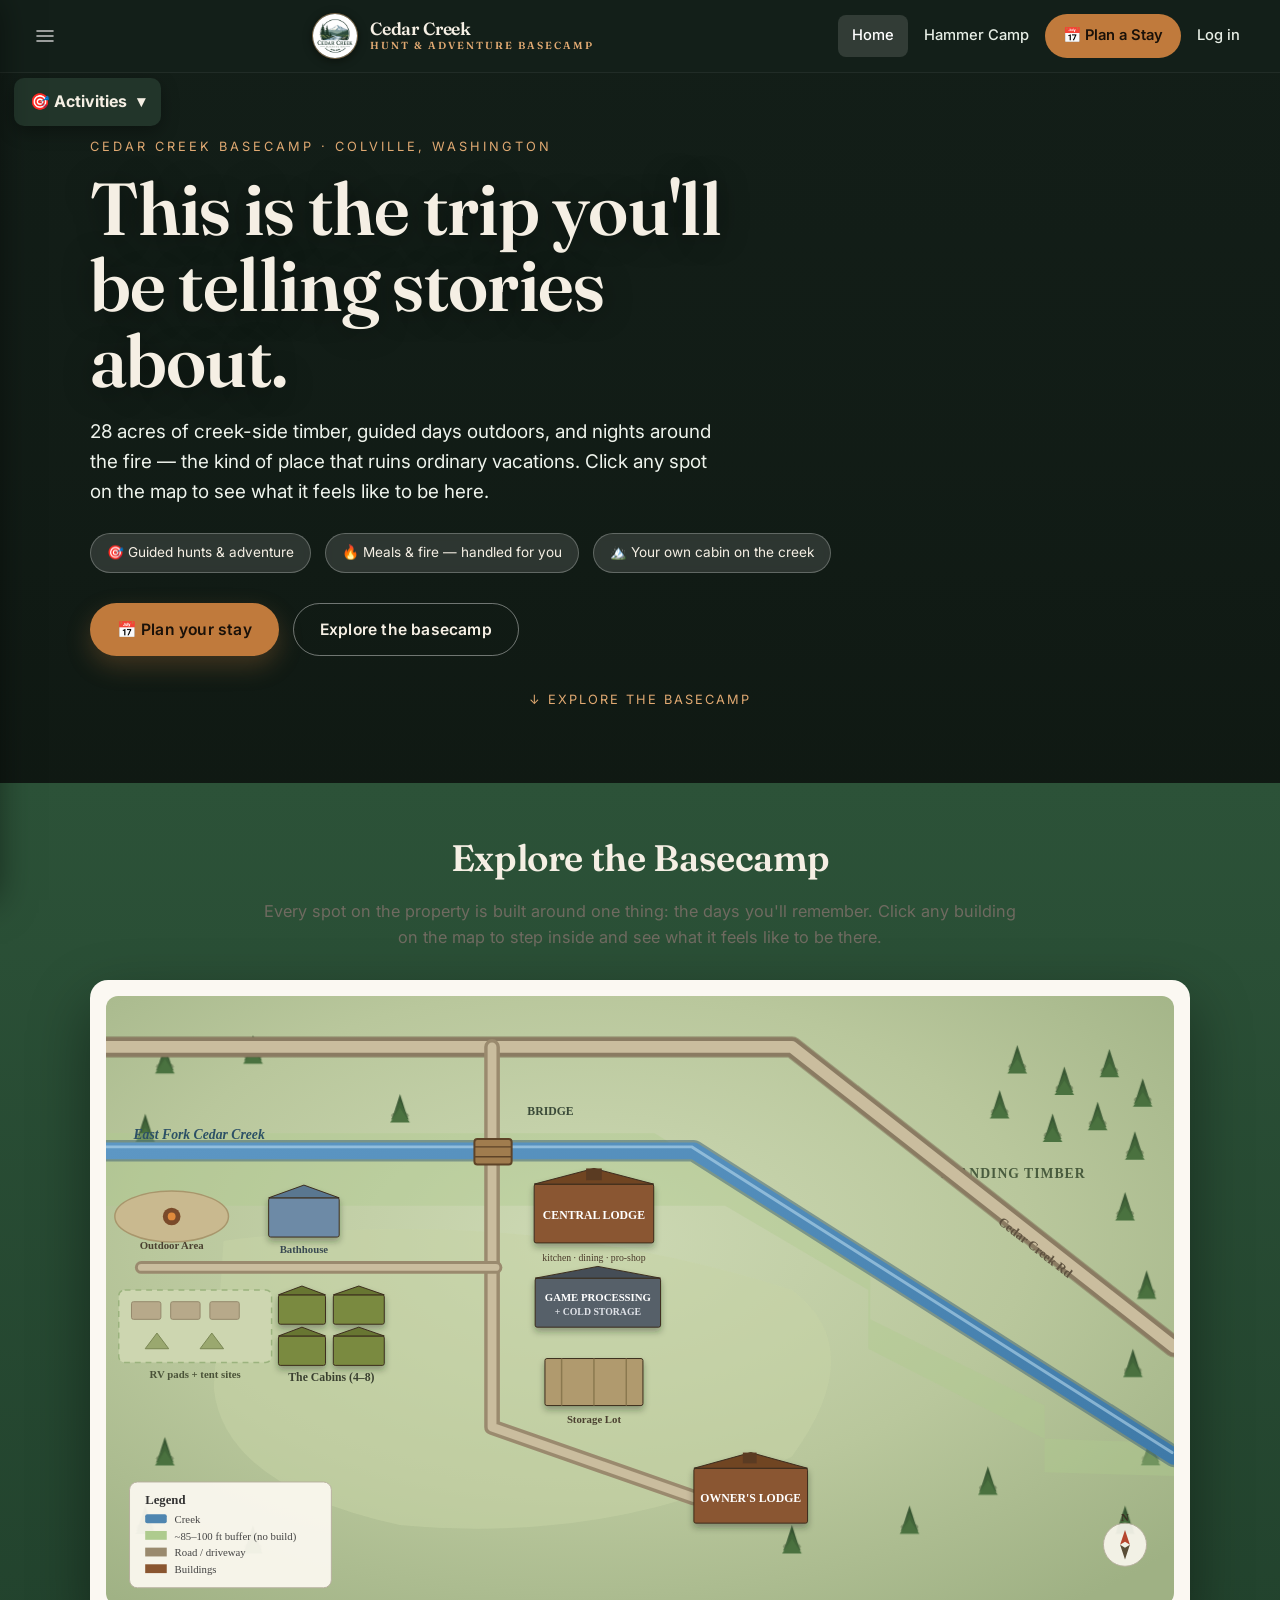
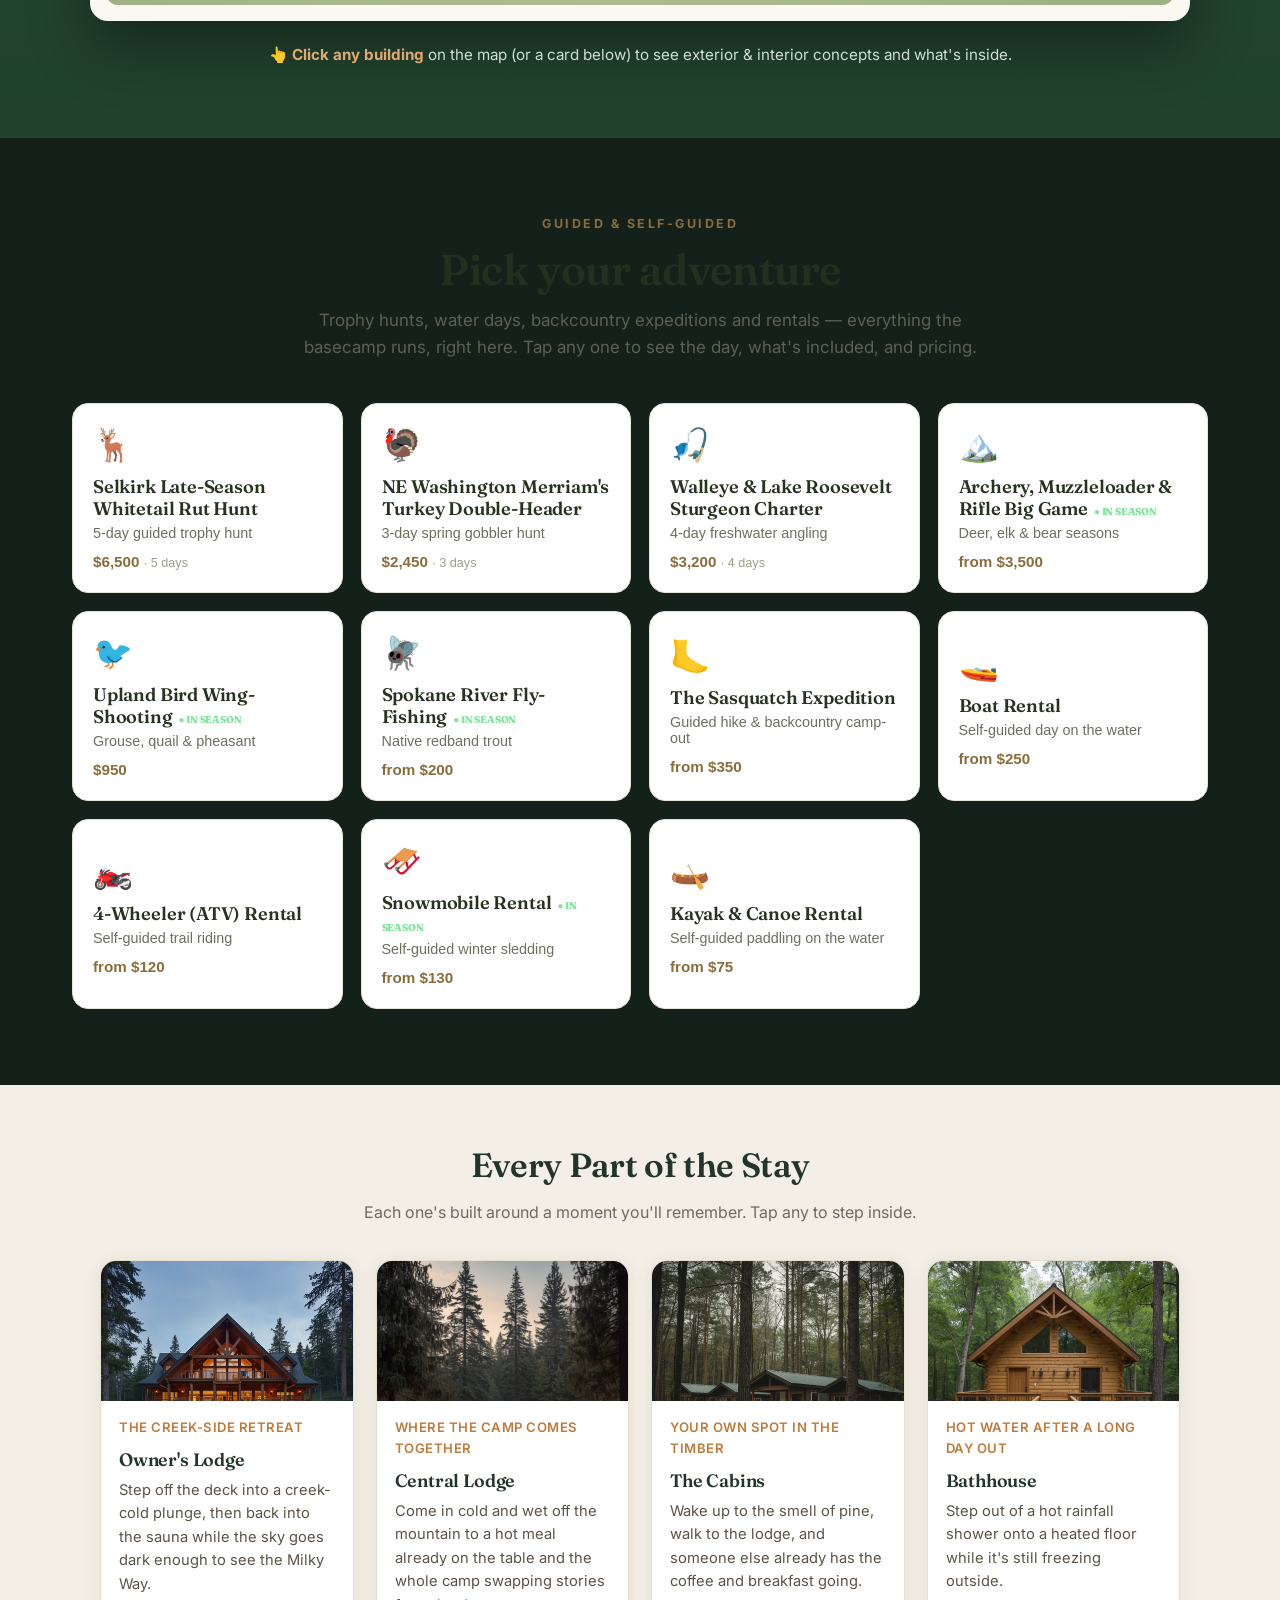
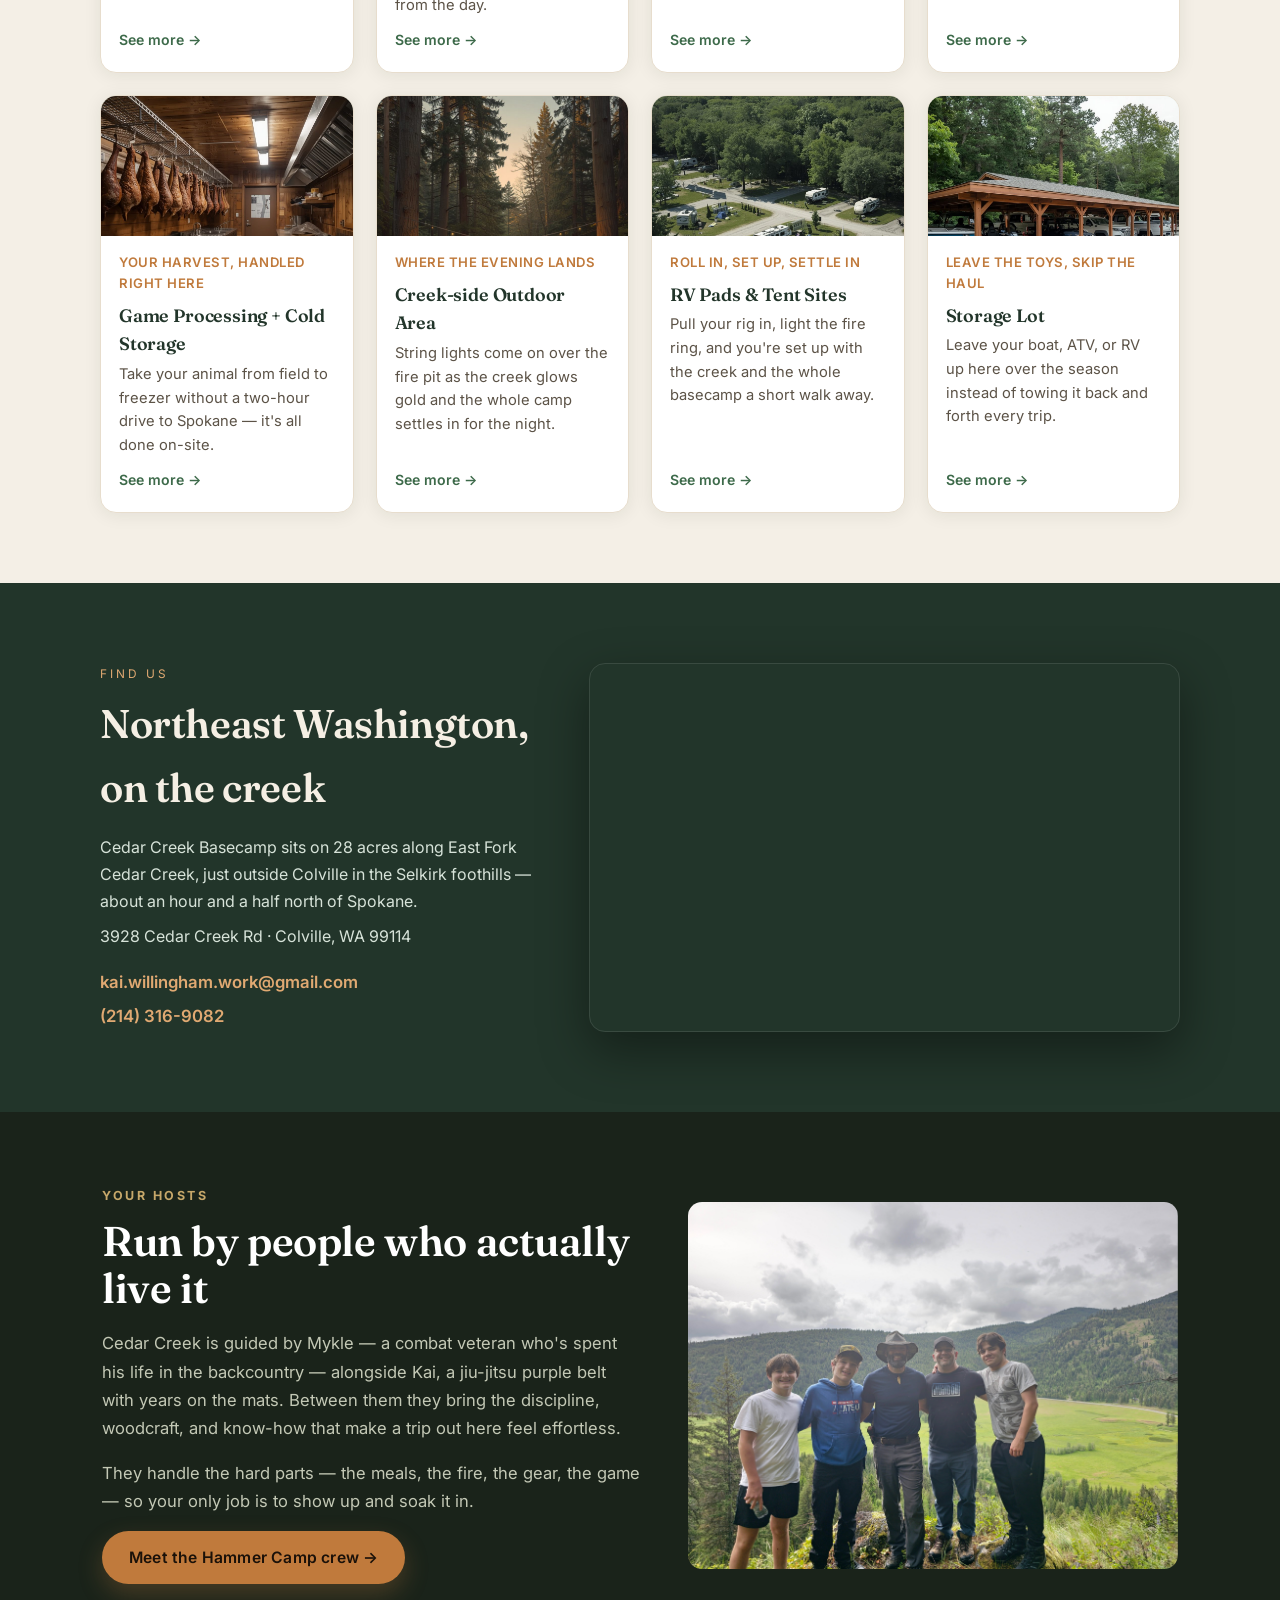
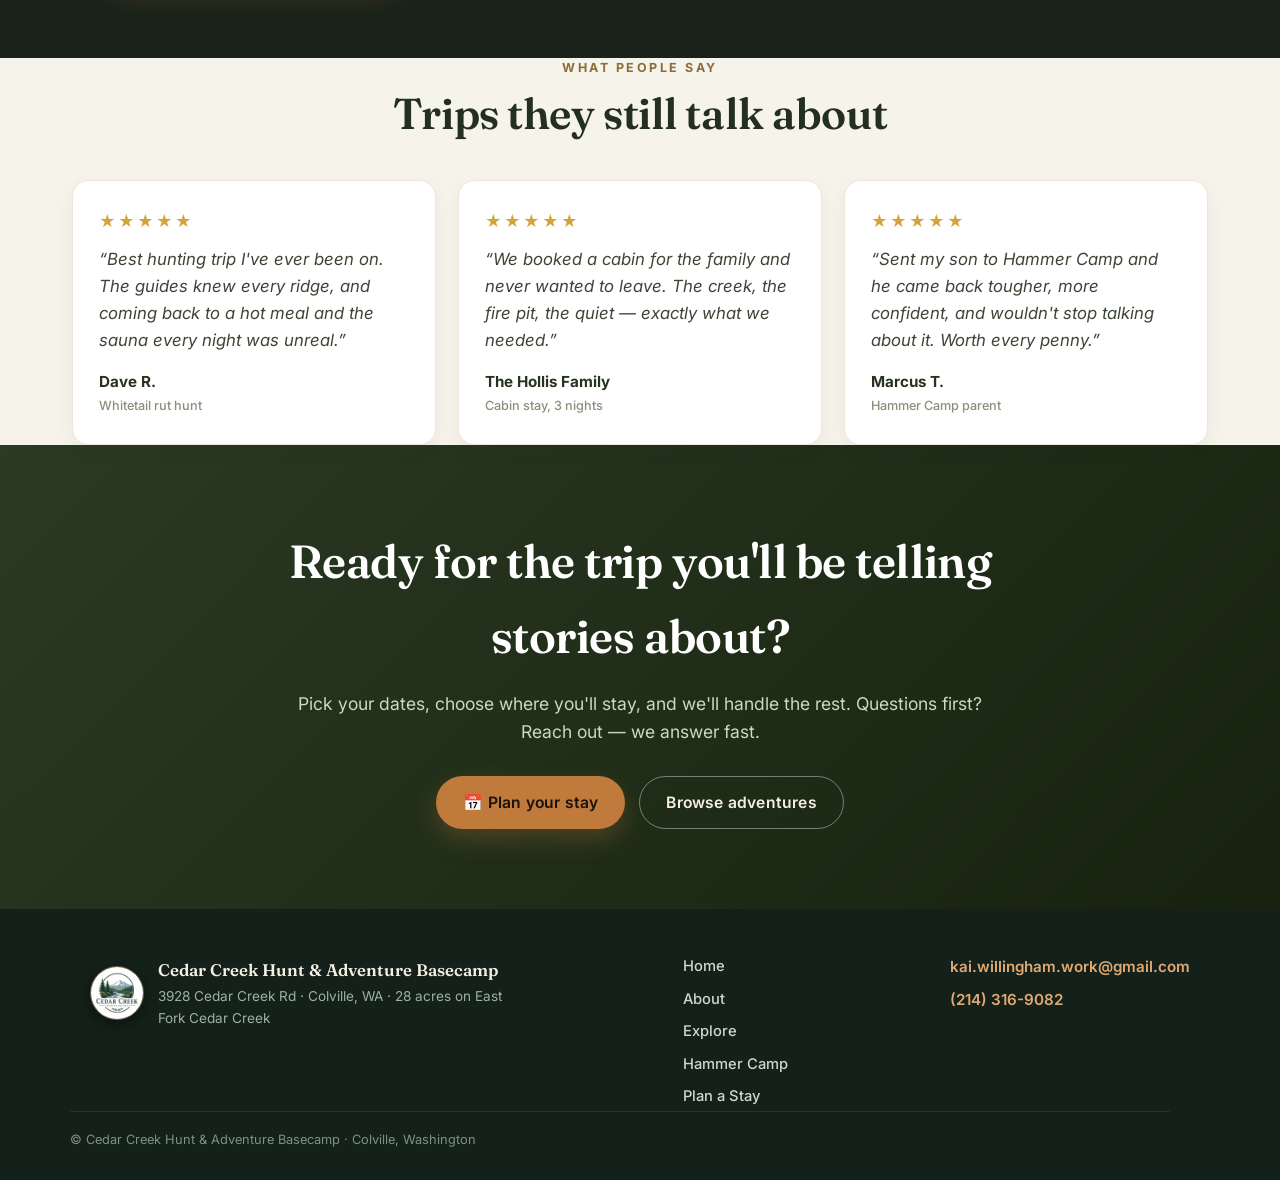
==== commit 96380a0b: "Redesign homepage arcticwild-style (Mykle + Taylor's request) Per Mykle's email referencing arcticwi" ====
--- a/index.html
+++ b/index.html
@@ -269,6 +269,16 @@
   <p class="hint-bar">👆 <b>Click any building</b> on the map (or a card below) to see exterior &amp; interior concepts and what's inside.</p>
 </section>
 
+<!-- ============ ADVENTURES GRID (arcticwild-style, on the homepage) ============ -->
+<section class="aw-section" id="adventures">
+  <div class="aw-head">
+    <div class="kicker">Guided &amp; Self-Guided</div>
+    <h2>Pick your adventure</h2>
+    <p>Trophy hunts, water days, backcountry expeditions and rentals — everything the basecamp runs, right here. Tap any one to see the day, what's included, and pricing.</p>
+  </div>
+  <div class="aw-acts-grid" id="homeActs"></div>
+</section>
+
 <!-- ============ BROWSE ALL ============ -->
 <section class="browse" id="browse">
   <h2>Every Part of the Stay</h2>
@@ -296,6 +306,61 @@
   </div>
 </section>
 
+<!-- ============ ABOUT / GUIDES ============ -->
+<section class="aw-about" id="about">
+  <div class="aw-inner">
+    <div>
+      <div class="kicker">Your hosts</div>
+      <h2>Run by people who actually live it</h2>
+      <p>Cedar Creek is guided by Mykle — a combat veteran who's spent his life in the backcountry — alongside Kai, a jiu-jitsu purple belt with years on the mats. Between them they bring the discipline, woodcraft, and know-how that make a trip out here feel effortless.</p>
+      <p>They handle the hard parts — the meals, the fire, the gear, the game — so your only job is to show up and soak it in.</p>
+      <a class="btn btn-primary" href="hammer-camp.html">Meet the Hammer Camp crew →</a>
+    </div>
+    <div class="zoom aw-photo">
+      <img src="images/about-property.jpg" alt="Cedar Creek property along the creek" loading="lazy">
+    </div>
+  </div>
+</section>
+
+<!-- ============ TESTIMONIALS ============ -->
+<section class="aw-quotes">
+  <div class="aw-section" style="padding-top:0;padding-bottom:0;">
+    <div class="aw-head">
+      <div class="kicker">What people say</div>
+      <h2>Trips they still talk about</h2>
+    </div>
+    <div class="aw-quote-grid">
+      <div class="aw-quote">
+        <div class="stars">★★★★★</div>
+        <p>“Best hunting trip I've ever been on. The guides knew every ridge, and coming back to a hot meal and the sauna every night was unreal.”</p>
+        <div class="who">Dave R.<small>Whitetail rut hunt</small></div>
+      </div>
+      <div class="aw-quote">
+        <div class="stars">★★★★★</div>
+        <p>“We booked a cabin for the family and never wanted to leave. The creek, the fire pit, the quiet — exactly what we needed.”</p>
+        <div class="who">The Hollis Family<small>Cabin stay, 3 nights</small></div>
+      </div>
+      <div class="aw-quote">
+        <div class="stars">★★★★★</div>
+        <p>“Sent my son to Hammer Camp and he came back tougher, more confident, and wouldn't stop talking about it. Worth every penny.”</p>
+        <div class="who">Marcus T.<small>Hammer Camp parent</small></div>
+      </div>
+    </div>
+  </div>
+</section>
+
+<!-- ============ FINAL CTA ============ -->
+<section class="aw-cta">
+  <div class="aw-inner">
+    <h2>Ready for the trip you'll be telling stories about?</h2>
+    <p>Pick your dates, choose where you'll stay, and we'll handle the rest. Questions first? Reach out — we answer fast.</p>
+    <div class="aw-cta-btns">
+      <a class="btn btn-primary" href="schedule.html">📅 Plan your stay</a>
+      <a class="btn btn-ghost" href="#adventures">Browse adventures</a>
+    </div>
+  </div>
+</section>
+
 <!-- ============ MODAL ============ -->
 <div class="modal-backdrop" id="backdrop">
   <div class="modal" role="dialog" aria-modal="true" aria-labelledby="mTitle">
--- a/css/style.css
+++ b/css/style.css
@@ -1180,3 +1180,97 @@
 .sb-acct-text{display:flex;flex-direction:column;line-height:1.25;min-width:0;}
 .sb-acct-text b{font-size:.95rem;color:#fff;font-weight:600;white-space:nowrap;overflow:hidden;text-overflow:ellipsis;}
 .sb-acct-text small{color:#8a8a8a;font-size:.8rem;white-space:nowrap;overflow:hidden;text-overflow:ellipsis;}
+
+/* ============================================================ */
+/* ARCTIC-WILD INSPIRED LAYER                                   */
+/*   Requested by Mykle (arcticwild.com layout) + Taylor        */
+/*   (high-def photo "zoom-in look"). Everything on the home    */
+/*   page, eye-drawing sections, image zoom-on-hover.           */
+/* ============================================================ */
+
+/* --- universal image zoom-on-hover ("the zoom in look") ---
+   Wrap any <img> in a .zoom element; the image scales up slowly
+   inside a fixed, rounded, clipped frame. */
+.zoom{overflow:hidden;border-radius:14px;position:relative;display:block;}
+.zoom img{
+  display:block;width:100%;height:100%;object-fit:cover;
+  transition:transform .9s cubic-bezier(.2,.6,.2,1);
+  will-change:transform;
+}
+.zoom:hover img,.zoom:focus-within img{transform:scale(1.09);}
+/* apply the same zoom to existing building card thumbnails + activity media */
+.card-thumb{overflow:hidden;}
+.card-thumb img{transition:transform .9s cubic-bezier(.2,.6,.2,1);will-change:transform;}
+.card:hover .card-thumb img{transform:scale(1.08);}
+.act-media{overflow:hidden;border-radius:12px;}
+.act-media img{transition:transform .9s cubic-bezier(.2,.6,.2,1);}
+.act-media:hover img{transform:scale(1.08);}
+
+/* --- section rhythm --- */
+.aw-section{max-width:1180px;margin:0 auto;padding:76px 22px;}
+.aw-head{text-align:center;max-width:720px;margin:0 auto 42px;}
+.aw-head .kicker{
+  text-transform:uppercase;letter-spacing:2.5px;font-size:.78rem;font-weight:700;
+  color:#8a6d3b;margin-bottom:12px;
+}
+.aw-head h2{font-family:'Fraunces',Georgia,serif;font-size:clamp(1.9rem,4vw,2.7rem);
+  line-height:1.1;color:#23301f;margin-bottom:14px;}
+.aw-head p{color:#5b6153;font-size:1.06rem;line-height:1.6;}
+
+/* --- adventures grid (arcticwild's scannable icon cards) --- */
+.aw-acts-grid{
+  display:grid;grid-template-columns:repeat(auto-fill,minmax(230px,1fr));gap:18px;
+}
+.aw-act{
+  position:relative;text-align:left;background:#fff;border:1px solid #e7e3d8;
+  border-radius:16px;padding:22px 20px;cursor:pointer;overflow:hidden;
+  transition:transform .22s ease,box-shadow .22s ease,border-color .22s ease;
+}
+.aw-act:hover{transform:translateY(-5px);box-shadow:0 16px 34px rgba(35,48,31,.14);border-color:#d6cdb8;}
+.aw-act::after{
+  content:"";position:absolute;left:0;top:0;height:4px;width:100%;
+  background:linear-gradient(90deg,#8a6d3b,#b79552);transform:scaleX(0);transform-origin:left;
+  transition:transform .28s ease;
+}
+.aw-act:hover::after{transform:scaleX(1);}
+.aw-act .ico{font-size:2rem;display:block;margin-bottom:12px;}
+.aw-act h3{font-family:'Fraunces',Georgia,serif;font-size:1.14rem;color:#26331f;margin-bottom:5px;line-height:1.2;}
+.aw-act .sub{color:#6b7060;font-size:.9rem;margin-bottom:12px;}
+.aw-act .price{font-weight:700;color:#8a6d3b;font-size:.95rem;}
+.aw-act .price small{color:#9aa08c;font-weight:500;}
+.aw-act .go{position:absolute;right:18px;bottom:18px;color:#b79552;font-weight:700;
+  opacity:0;transform:translateX(-6px);transition:.22s;}
+.aw-act:hover .go{opacity:1;transform:translateX(0);}
+
+/* --- about / guide band (dark, photo-driven) --- */
+.aw-about{background:#1a231a;color:#e9ead9;}
+.aw-about .aw-inner{
+  max-width:1120px;margin:0 auto;padding:74px 22px;
+  display:grid;grid-template-columns:1.1fr 1fr;gap:48px;align-items:center;
+}
+.aw-about .kicker{text-transform:uppercase;letter-spacing:2.5px;font-size:.78rem;font-weight:700;color:#c7a86a;margin-bottom:12px;}
+.aw-about h2{font-family:'Fraunces',Georgia,serif;font-size:clamp(1.9rem,4vw,2.6rem);line-height:1.12;margin-bottom:18px;color:#fff;}
+.aw-about p{color:#c3c8b5;line-height:1.7;margin-bottom:16px;font-size:1.04rem;}
+.aw-about .aw-photo{aspect-ratio:4/3;}
+.aw-about .aw-photo img{height:100%;}
+
+/* --- testimonials --- */
+.aw-quotes{background:#f6f3ea;}
+.aw-quote-grid{display:grid;grid-template-columns:repeat(auto-fit,minmax(280px,1fr));gap:22px;}
+.aw-quote{background:#fff;border-radius:16px;padding:28px 26px;border:1px solid #ece7da;box-shadow:0 6px 18px rgba(35,48,31,.05);}
+.aw-quote .stars{color:#d1a53c;letter-spacing:2px;margin-bottom:12px;}
+.aw-quote p{font-size:1.05rem;line-height:1.6;color:#3d4536;font-style:italic;margin-bottom:16px;}
+.aw-quote .who{font-weight:700;color:#26331f;font-size:.95rem;}
+.aw-quote .who small{display:block;color:#8a8f7c;font-weight:500;font-style:normal;margin-top:2px;}
+
+/* --- final CTA band --- */
+.aw-cta{background:linear-gradient(135deg,#2b3a24,#16220f);color:#fff;text-align:center;}
+.aw-cta .aw-inner{max-width:760px;margin:0 auto;padding:80px 22px;}
+.aw-cta h2{font-family:'Fraunces',Georgia,serif;font-size:clamp(2rem,4.5vw,2.9rem);margin-bottom:16px;}
+.aw-cta p{color:#cfd6c1;font-size:1.1rem;margin-bottom:30px;line-height:1.6;}
+.aw-cta-btns{display:flex;gap:14px;justify-content:center;flex-wrap:wrap;}
+
+@media(max-width:820px){
+  .aw-about .aw-inner{grid-template-columns:1fr;gap:30px;}
+  .aw-section{padding:54px 18px;}
+}
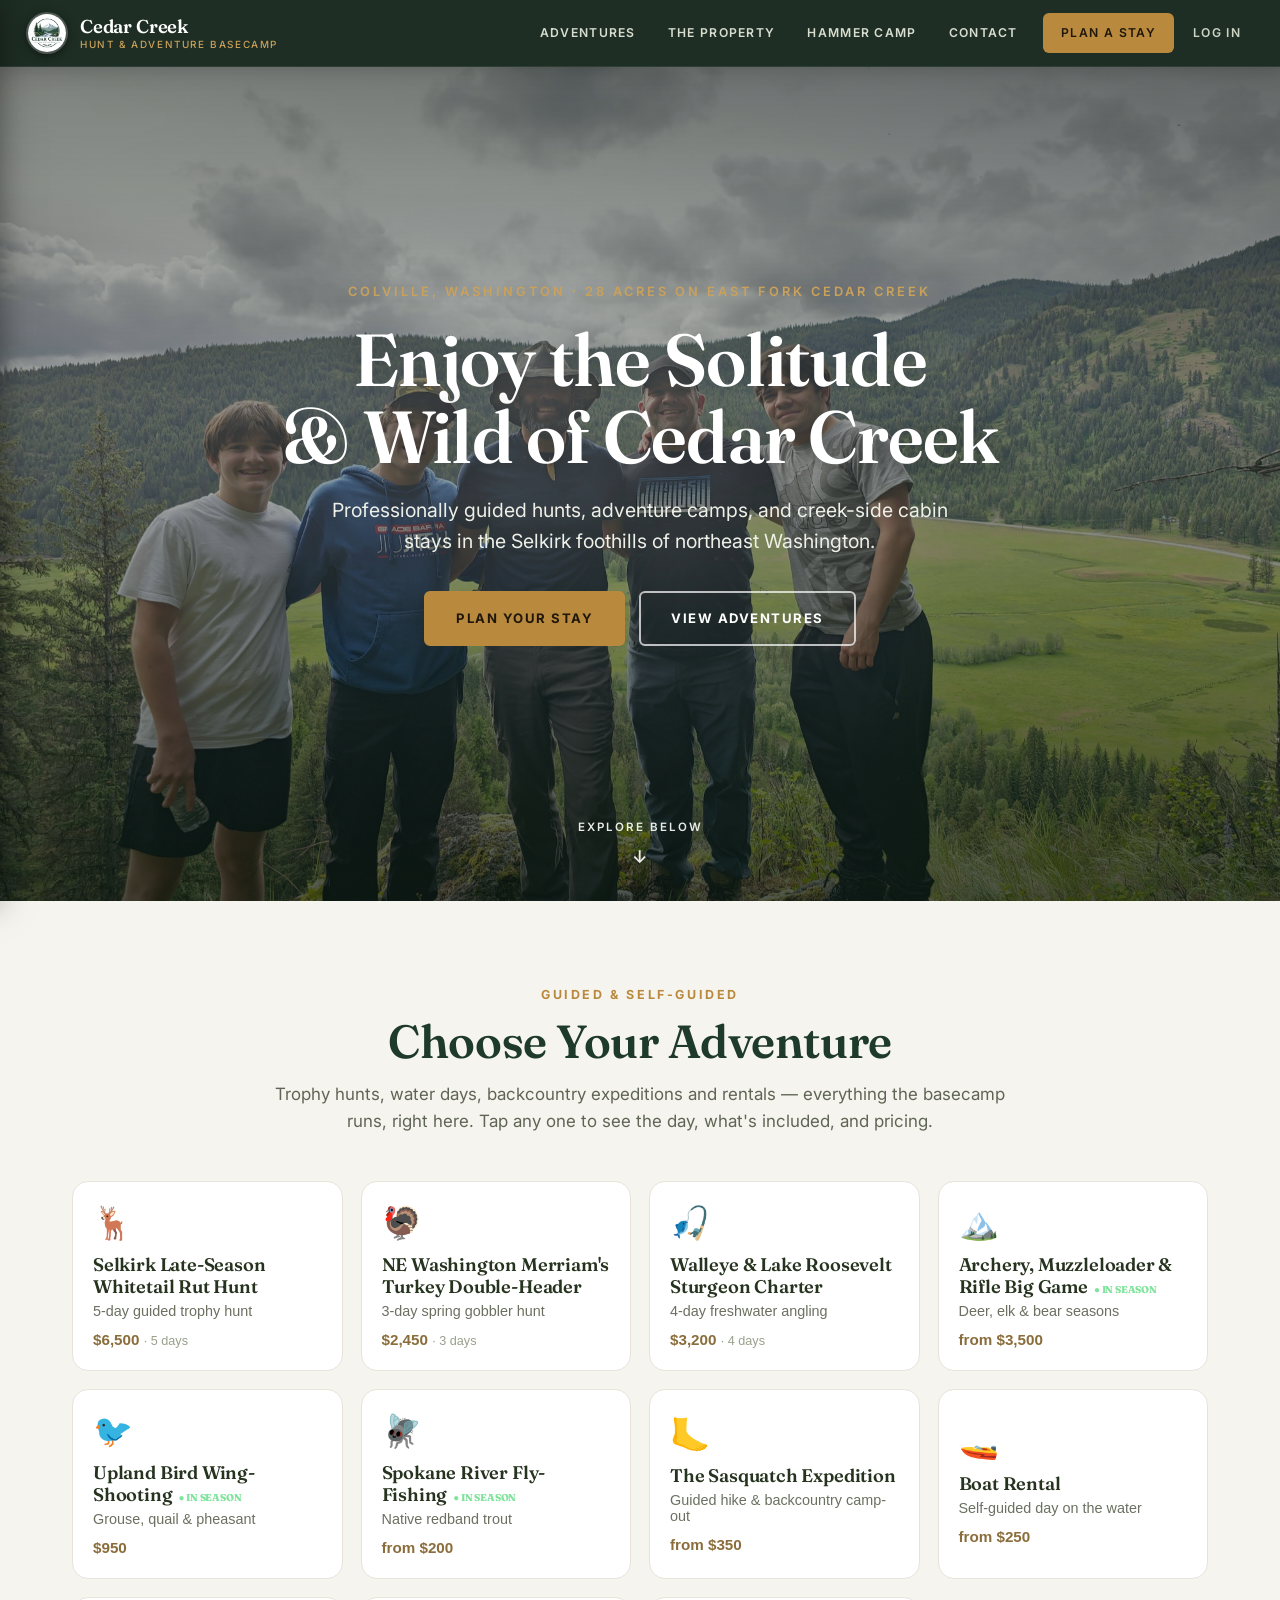
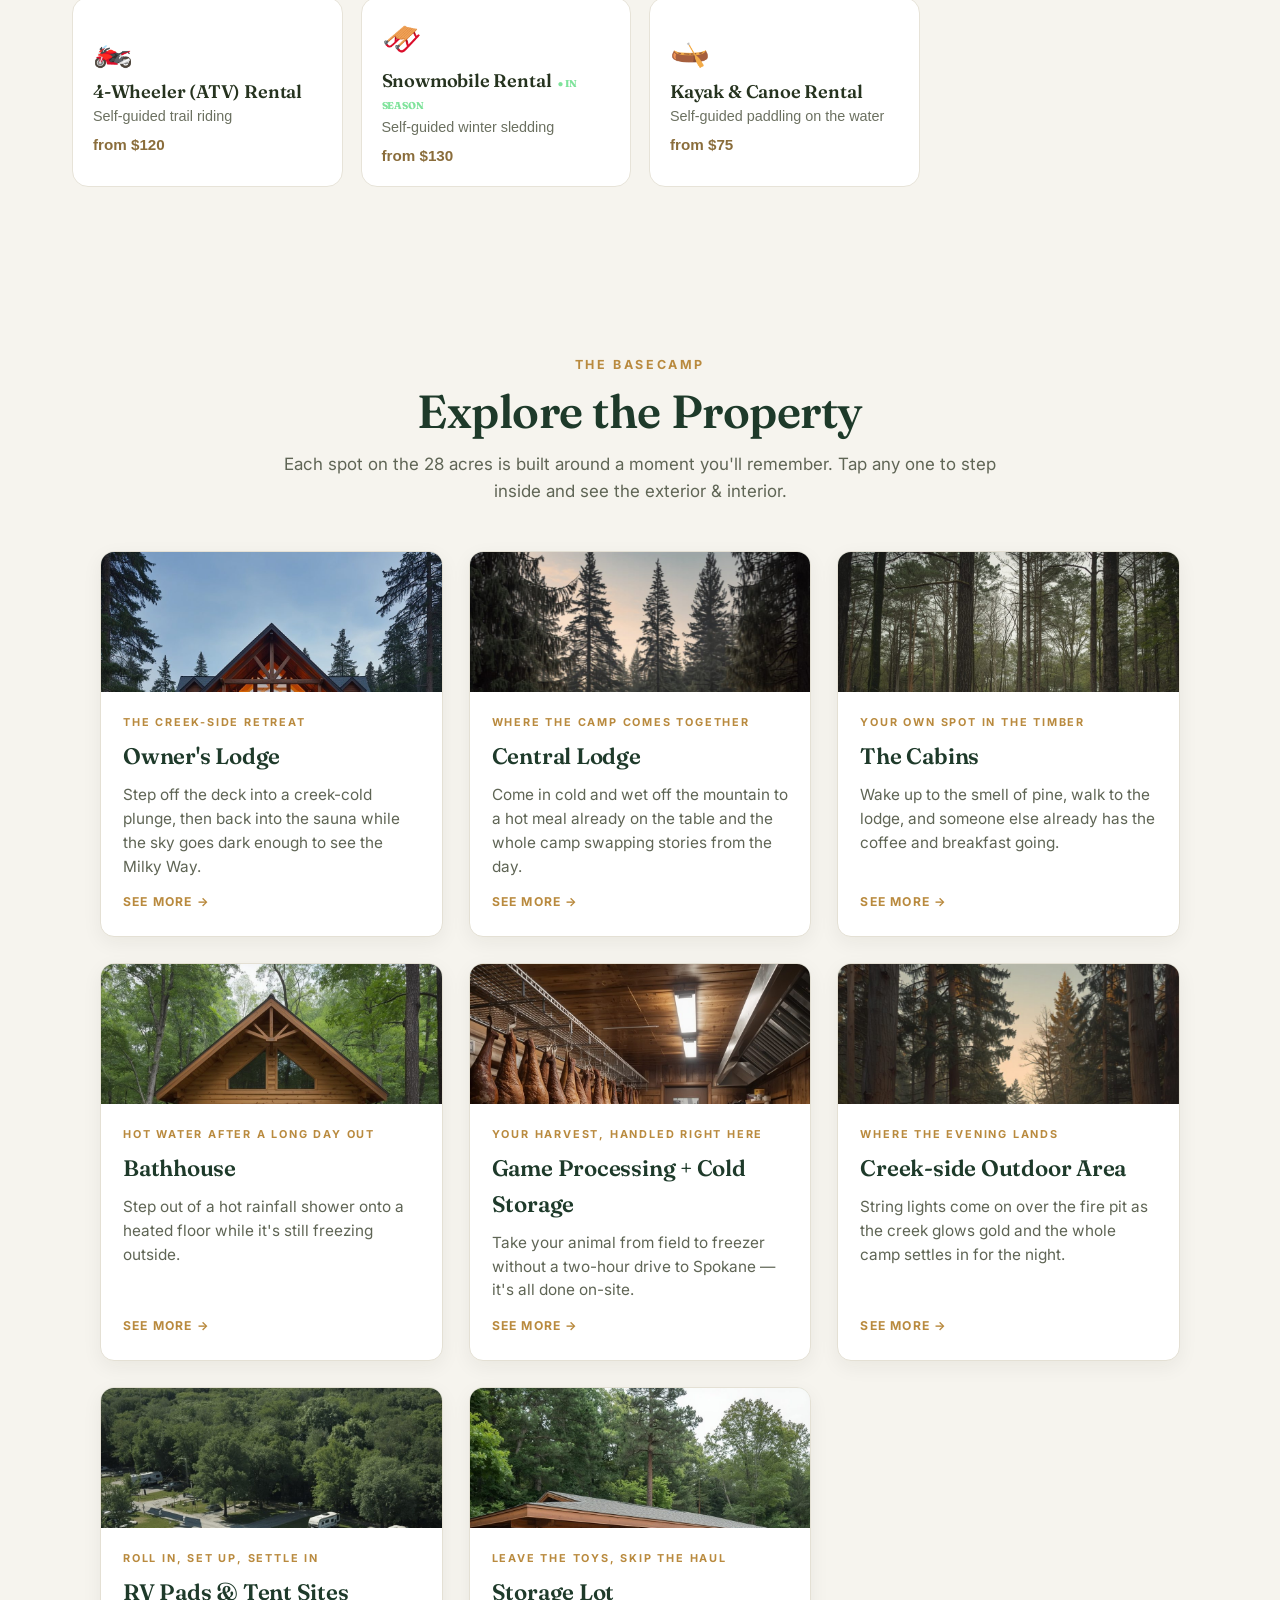
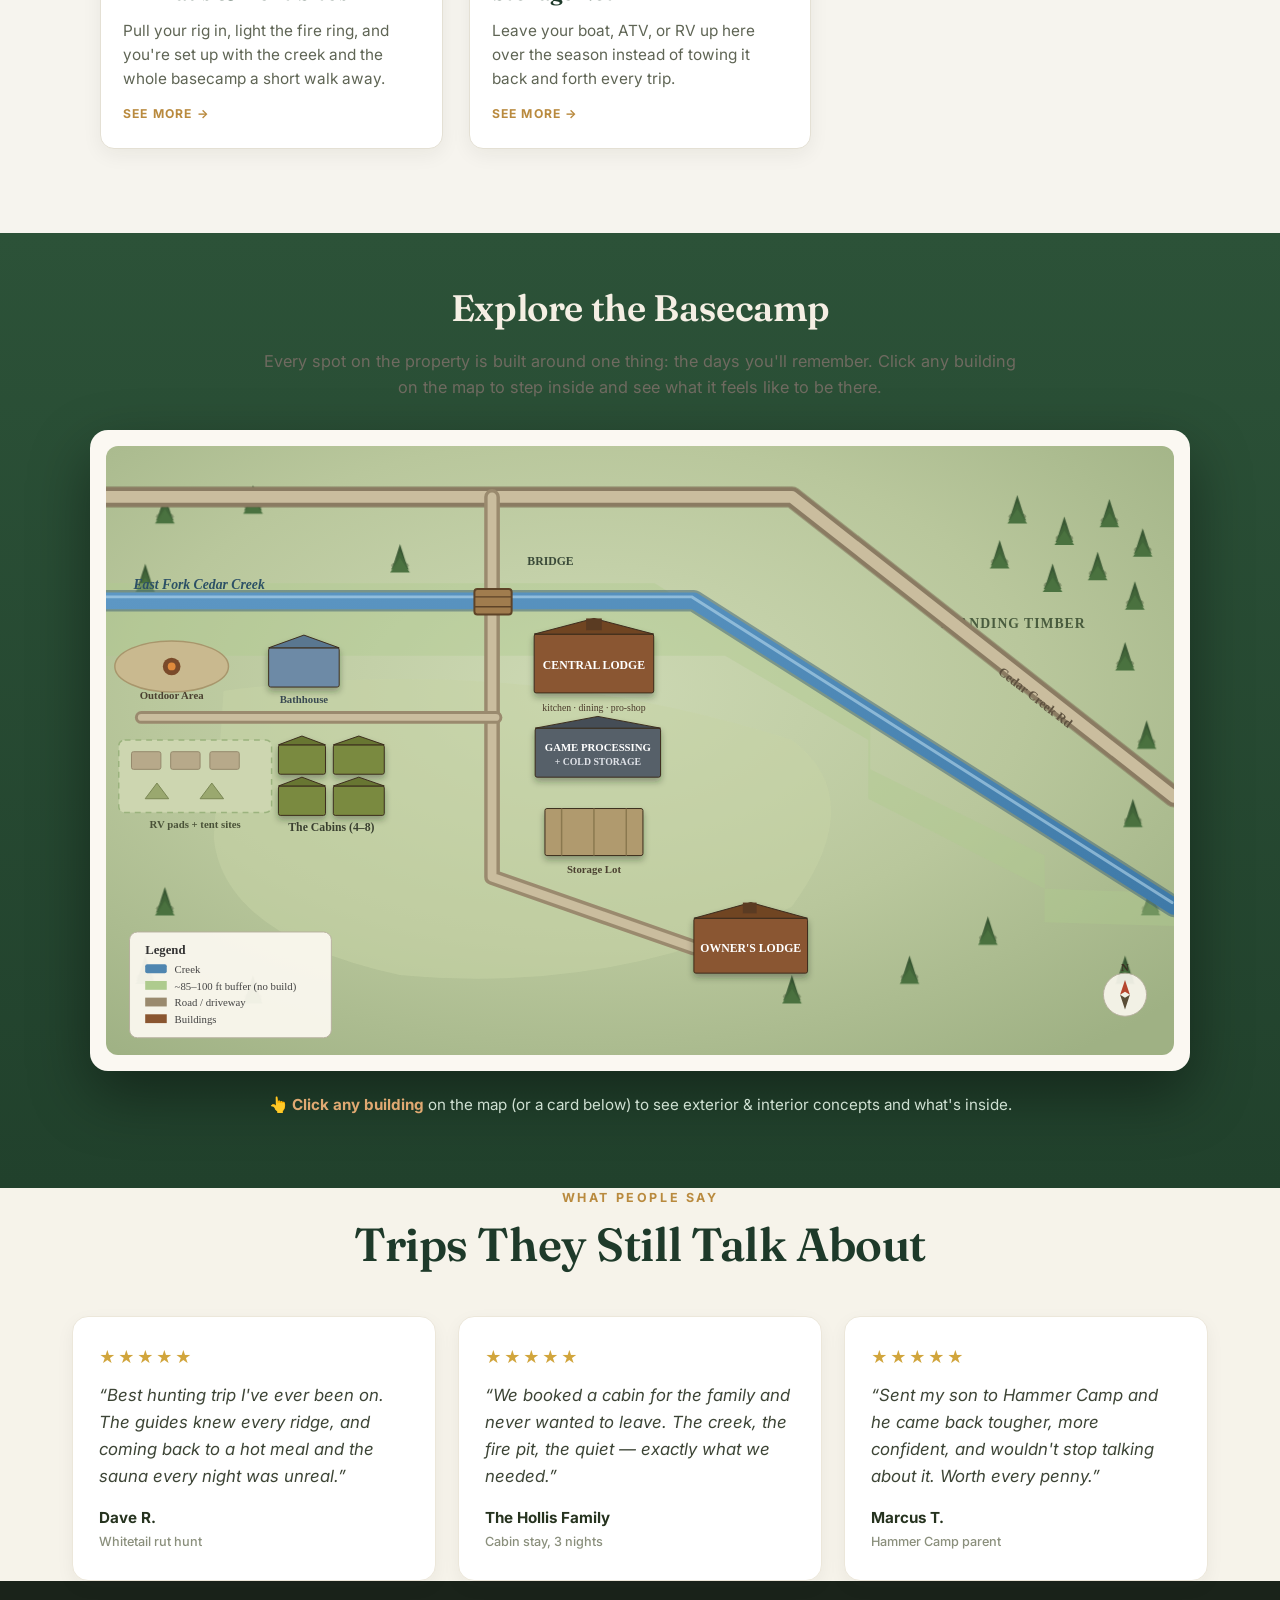
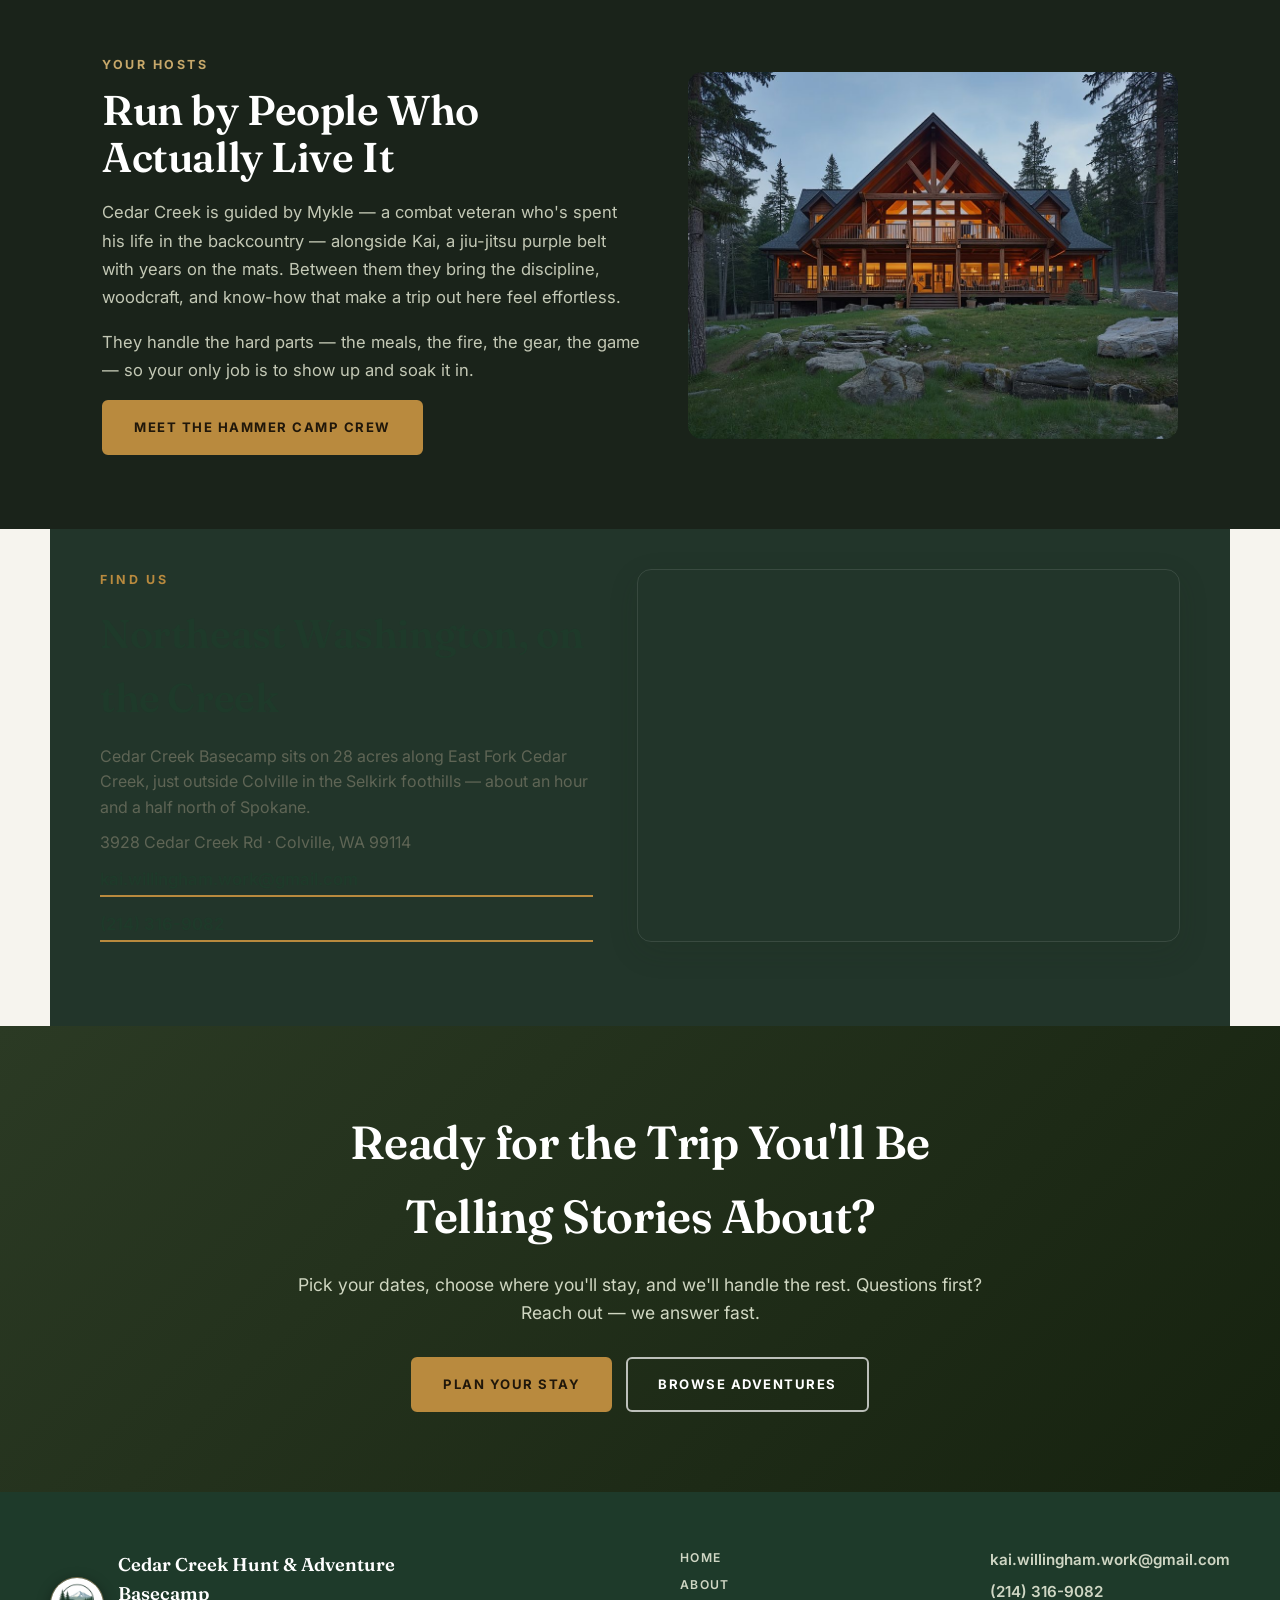
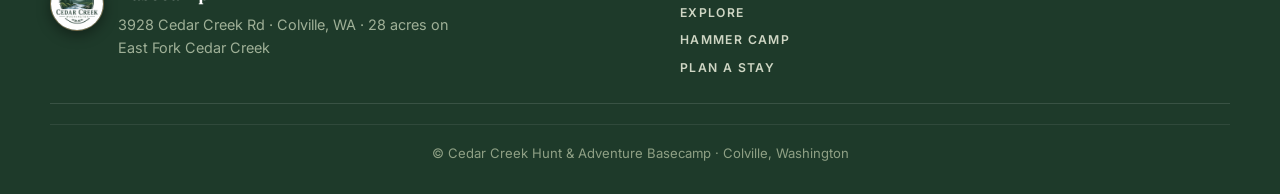
==== commit 973af602: "Rebuild site in arcticwild.com style, all content + features preserved Homepage restructured to mirr" ====
--- a/index.html
+++ b/index.html
@@ -8,48 +8,52 @@
 <meta property="og:title" content="Cedar Creek Hunt &amp; Adventure Basecamp">
 <meta property="og:description" content="Guided hunts and adventure camps in Colville, WA. 28 acres on Cedar Creek with cabins, RV spots, and camping.">
 <meta property="og:type" content="website">
-<title>Cedar Creek Hunt &amp; Adventure Basecamp | Cabins & Guided Hunts in Colville, WA</title>
+<title>Cedar Creek Hunt &amp; Adventure Basecamp | Cabins &amp; Guided Hunts in Colville, WA</title>
 <link rel="icon" href="images/logo.jpg">
 <link rel="stylesheet" href="css/style.css">
 </head>
-<body>
-
-<!-- shared logo nav (built by site.js) -->
+<body class="aw-body">
+
+<!-- shared sticky nav (built by site.js) -->
 <div id="siteHeader"></div>
 
-<!-- ============ LEFT ACTIVITIES DROPDOWN ============ -->
-<div class="left-acts" id="leftActs">
-  <button class="left-acts-btn" id="leftActsBtn" aria-expanded="false">🎯 Activities <span class="caret">▾</span></button>
-  <div class="left-acts-menu" id="leftActsMenu" hidden></div>
-</div>
-
-<!-- ============ HERO ============ -->
-<header class="hero" id="top">
-  <svg class="hero-trees" viewBox="0 0 1440 400" preserveAspectRatio="xMidYMax slice" aria-hidden="true">
-    <g fill="#16301f">
-      <polygon points="120,400 60,180 180,400"/><polygon points="120,330 70,150 170,330"/>
-      <polygon points="320,400 250,200 390,400"/><polygon points="1280,400 1220,170 1340,400"/>
-      <polygon points="1100,400 1040,210 1160,400"/>
-    </g>
-    <g fill="#1c3a26" opacity=".8">
-      <polygon points="220,400 160,230 280,400"/><polygon points="1180,400 1120,240 1240,400"/>
-      <polygon points="40,400 0,250 90,400"/><polygon points="1400,400 1350,250 1440,400"/>
-    </g>
-  </svg>
-  <div class="kicker">Cedar Creek Basecamp · Colville, Washington</div>
-  <h1>This is the trip you'll be telling stories about.</h1>
-  <p class="sub">28 acres of creek-side timber, guided days outdoors, and nights around the fire — the kind of place that ruins ordinary vacations. Click any spot on the map to see what it feels like to be here.</p>
-  <div class="meta">
-    <span class="chip">🎯 Guided hunts &amp; adventure</span>
-    <span class="chip">🔥 Meals &amp; fire — handled for you</span>
-    <span class="chip">🏔️ Your own cabin on the creek</span>
-  </div>
-  <div class="hero-cta">
-    <a class="btn btn-primary" href="schedule.html">📅 Plan your stay</a>
-    <a class="btn btn-ghost" href="#map">Explore the basecamp</a>
-  </div>
-  <div class="scroll-hint">↓ Explore the basecamp</div>
+<!-- ============ HERO (full-screen photo, arctic-wild style) ============ -->
+<header class="aw-hero" id="top">
+  <div class="aw-hero-media">
+    <img src="images/about-property.jpg" alt="Cedar Creek property along the creek at dusk">
+  </div>
+  <div class="aw-hero-scrim"></div>
+  <div class="aw-hero-inner">
+    <div class="aw-hero-kicker">Colville, Washington &middot; 28 acres on East Fork Cedar Creek</div>
+    <h1>Enjoy the Solitude<br>&amp; Wild of Cedar Creek</h1>
+    <p>Professionally guided hunts, adventure camps, and creek-side cabin stays in the Selkirk foothills of northeast Washington.</p>
+    <div class="aw-hero-btns">
+      <a class="aw-btn" href="schedule.html">Plan Your Stay</a>
+      <a class="aw-btn aw-btn-ghost" href="#adventures">View Adventures</a>
+    </div>
+  </div>
+  <a class="aw-scroll" href="#adventures" aria-label="Explore below">Explore Below<span>&darr;</span></a>
 </header>
+
+<!-- ============ ADVENTURES GRID ============ -->
+<section class="aw-section" id="adventures">
+  <div class="aw-head">
+    <div class="kicker">Guided &amp; Self-Guided</div>
+    <h2>Choose Your Adventure</h2>
+    <p>Trophy hunts, water days, backcountry expeditions and rentals &mdash; everything the basecamp runs, right here. Tap any one to see the day, what's included, and pricing.</p>
+  </div>
+  <div class="aw-acts-grid" id="homeActs"></div>
+</section>
+
+<!-- ============ THE PROPERTY (destinations) ============ -->
+<section class="aw-section aw-property" id="property">
+  <div class="aw-head">
+    <div class="kicker">The Basecamp</div>
+    <h2>Explore the Property</h2>
+    <p>Each spot on the 28 acres is built around a moment you'll remember. Tap any one to step inside and see the exterior &amp; interior.</p>
+  </div>
+  <div class="grid" id="cardGrid"></div>
+</section>
 
 <!-- ============ INTERACTIVE MAP ============ -->
 <section class="map-section" id="map">
@@ -269,34 +273,60 @@
   <p class="hint-bar">👆 <b>Click any building</b> on the map (or a card below) to see exterior &amp; interior concepts and what's inside.</p>
 </section>
 
-<!-- ============ ADVENTURES GRID (arcticwild-style, on the homepage) ============ -->
-<section class="aw-section" id="adventures">
-  <div class="aw-head">
-    <div class="kicker">Guided &amp; Self-Guided</div>
-    <h2>Pick your adventure</h2>
-    <p>Trophy hunts, water days, backcountry expeditions and rentals — everything the basecamp runs, right here. Tap any one to see the day, what's included, and pricing.</p>
-  </div>
-  <div class="aw-acts-grid" id="homeActs"></div>
-</section>
-
-<!-- ============ BROWSE ALL ============ -->
-<section class="browse" id="browse">
-  <h2>Every Part of the Stay</h2>
-  <p class="lead">Each one's built around a moment you'll remember. Tap any to step inside.</p>
-  <div class="grid" id="cardGrid"></div>
-</section>
-
-<!-- ============ VISIT / MAP ============ -->
+<!-- ============ TESTIMONIALS ============ -->
+<section class="aw-quotes">
+  <div class="aw-section" style="padding-top:0;padding-bottom:0;">
+    <div class="aw-head">
+      <div class="kicker">What people say</div>
+      <h2>Trips They Still Talk About</h2>
+    </div>
+    <div class="aw-quote-grid">
+      <div class="aw-quote">
+        <div class="stars">&#9733;&#9733;&#9733;&#9733;&#9733;</div>
+        <p>&ldquo;Best hunting trip I've ever been on. The guides knew every ridge, and coming back to a hot meal and the sauna every night was unreal.&rdquo;</p>
+        <div class="who">Dave R.<small>Whitetail rut hunt</small></div>
+      </div>
+      <div class="aw-quote">
+        <div class="stars">&#9733;&#9733;&#9733;&#9733;&#9733;</div>
+        <p>&ldquo;We booked a cabin for the family and never wanted to leave. The creek, the fire pit, the quiet &mdash; exactly what we needed.&rdquo;</p>
+        <div class="who">The Hollis Family<small>Cabin stay, 3 nights</small></div>
+      </div>
+      <div class="aw-quote">
+        <div class="stars">&#9733;&#9733;&#9733;&#9733;&#9733;</div>
+        <p>&ldquo;Sent my son to Hammer Camp and he came back tougher, more confident, and wouldn't stop talking about it. Worth every penny.&rdquo;</p>
+        <div class="who">Marcus T.<small>Hammer Camp parent</small></div>
+      </div>
+    </div>
+  </div>
+</section>
+
+<!-- ============ ABOUT / GUIDES ============ -->
+<section class="aw-about" id="about">
+  <div class="aw-inner">
+    <div>
+      <div class="kicker">Your hosts</div>
+      <h2>Run by People Who Actually Live It</h2>
+      <p>Cedar Creek is guided by Mykle &mdash; a combat veteran who's spent his life in the backcountry &mdash; alongside Kai, a jiu-jitsu purple belt with years on the mats. Between them they bring the discipline, woodcraft, and know-how that make a trip out here feel effortless.</p>
+      <p>They handle the hard parts &mdash; the meals, the fire, the gear, the game &mdash; so your only job is to show up and soak it in.</p>
+      <a class="aw-btn" href="hammer-camp.html">Meet the Hammer Camp Crew</a>
+    </div>
+    <div class="zoom aw-photo">
+      <img src="images/img-01.jpg" alt="Cedar Creek guides and the lodge" loading="lazy">
+    </div>
+  </div>
+</section>
+
+<!-- ============ FIND US / MAP ============ -->
 <section class="visit" id="visit">
   <div class="visit-inner">
     <div>
       <div class="kicker">Find us</div>
-      <h2>Northeast Washington, on the creek</h2>
-      <p>Cedar Creek Basecamp sits on 28 acres along East Fork Cedar Creek, just outside Colville in the Selkirk foothills — about an hour and a half north of Spokane.</p>
-      <p>3928 Cedar Creek Rd · Colville, WA 99114</p>
+      <h2>Northeast Washington, on the Creek</h2>
+      <p>Cedar Creek Basecamp sits on 28 acres along East Fork Cedar Creek, just outside Colville in the Selkirk foothills &mdash; about an hour and a half north of Spokane.</p>
+      <p>3928 Cedar Creek Rd &middot; Colville, WA 99114</p>
       <div class="visit-reach" id="visitReach"></div>
     </div>
-    <div class="visit-map">
+    <div class="visit-map zoom">
       <iframe
         title="Map to Cedar Creek Basecamp"
         loading="lazy"
@@ -306,57 +336,14 @@
   </div>
 </section>
 
-<!-- ============ ABOUT / GUIDES ============ -->
-<section class="aw-about" id="about">
-  <div class="aw-inner">
-    <div>
-      <div class="kicker">Your hosts</div>
-      <h2>Run by people who actually live it</h2>
-      <p>Cedar Creek is guided by Mykle — a combat veteran who's spent his life in the backcountry — alongside Kai, a jiu-jitsu purple belt with years on the mats. Between them they bring the discipline, woodcraft, and know-how that make a trip out here feel effortless.</p>
-      <p>They handle the hard parts — the meals, the fire, the gear, the game — so your only job is to show up and soak it in.</p>
-      <a class="btn btn-primary" href="hammer-camp.html">Meet the Hammer Camp crew →</a>
-    </div>
-    <div class="zoom aw-photo">
-      <img src="images/about-property.jpg" alt="Cedar Creek property along the creek" loading="lazy">
-    </div>
-  </div>
-</section>
-
-<!-- ============ TESTIMONIALS ============ -->
-<section class="aw-quotes">
-  <div class="aw-section" style="padding-top:0;padding-bottom:0;">
-    <div class="aw-head">
-      <div class="kicker">What people say</div>
-      <h2>Trips they still talk about</h2>
-    </div>
-    <div class="aw-quote-grid">
-      <div class="aw-quote">
-        <div class="stars">★★★★★</div>
-        <p>“Best hunting trip I've ever been on. The guides knew every ridge, and coming back to a hot meal and the sauna every night was unreal.”</p>
-        <div class="who">Dave R.<small>Whitetail rut hunt</small></div>
-      </div>
-      <div class="aw-quote">
-        <div class="stars">★★★★★</div>
-        <p>“We booked a cabin for the family and never wanted to leave. The creek, the fire pit, the quiet — exactly what we needed.”</p>
-        <div class="who">The Hollis Family<small>Cabin stay, 3 nights</small></div>
-      </div>
-      <div class="aw-quote">
-        <div class="stars">★★★★★</div>
-        <p>“Sent my son to Hammer Camp and he came back tougher, more confident, and wouldn't stop talking about it. Worth every penny.”</p>
-        <div class="who">Marcus T.<small>Hammer Camp parent</small></div>
-      </div>
-    </div>
-  </div>
-</section>
-
 <!-- ============ FINAL CTA ============ -->
 <section class="aw-cta">
   <div class="aw-inner">
-    <h2>Ready for the trip you'll be telling stories about?</h2>
-    <p>Pick your dates, choose where you'll stay, and we'll handle the rest. Questions first? Reach out — we answer fast.</p>
+    <h2>Ready for the Trip You'll Be Telling Stories About?</h2>
+    <p>Pick your dates, choose where you'll stay, and we'll handle the rest. Questions first? Reach out &mdash; we answer fast.</p>
     <div class="aw-cta-btns">
-      <a class="btn btn-primary" href="schedule.html">📅 Plan your stay</a>
-      <a class="btn btn-ghost" href="#adventures">Browse adventures</a>
+      <a class="aw-btn" href="schedule.html">Plan Your Stay</a>
+      <a class="aw-btn aw-btn-ghost" href="#adventures">Browse Adventures</a>
     </div>
   </div>
 </section>
@@ -389,7 +376,7 @@
   </div>
 </div>
 
-<!-- ============ ACTIVITY INFO MODAL (opened from the left dropdown) ============ -->
+<!-- ============ ACTIVITY INFO MODAL (opened from the adventures grid) ============ -->
 <div class="modal-backdrop" id="actBackdrop">
   <div class="modal" role="dialog" aria-modal="true" aria-labelledby="aTitle">
     <div class="modal-head">
--- a/css/style.css
+++ b/css/style.css
@@ -1274,3 +1274,147 @@
   .aw-about .aw-inner{grid-template-columns:1fr;gap:30px;}
   .aw-section{padding:54px 18px;}
 }
+
+/* ============================================================ */
+/* ARCTIC-WILD FULL THEME (rebuild)                            */
+/*   Mirrors arcticwild.com: sticky nav, full-screen photo     */
+/*   hero, uppercase filled buttons, big destination cards,    */
+/*   dark footer. Off-white canvas, charcoal text, pine+gold.  */
+/*   Appended last so it wins over earlier layers.             */
+/* ============================================================ */
+:root{
+  --aw-bg:#f6f4ee; --aw-ink:#282c24; --aw-muted:#5f6555;
+  --aw-pine:#1e3a2a; --aw-pine-2:#264a35; --aw-gold:#b98a3e; --aw-gold-2:#caa15a;
+  --aw-line:#e4e0d4;
+}
+.aw-body{background:var(--aw-bg);color:var(--aw-ink);}
+
+/* ---------- STICKY NAV ---------- */
+.topnav{
+  position:sticky;top:0;z-index:60;
+  background:rgba(23,40,29,.97);backdrop-filter:blur(8px);
+  display:flex;align-items:center;gap:20px;
+  padding:12px 26px;border-bottom:1px solid rgba(255,255,255,.08);
+  box-shadow:0 2px 20px rgba(0,0,0,.18);
+}
+.topnav .brand{display:flex;align-items:center;gap:12px;text-decoration:none;margin-right:auto;}
+.topnav .brand-logo{width:42px;height:42px;border-radius:50%;object-fit:cover;border:2px solid rgba(255,255,255,.25);}
+.topnav .brand-text{display:flex;flex-direction:column;line-height:1.05;color:#fff;
+  font-family:'Fraunces',Georgia,serif;font-weight:600;font-size:1.16rem;}
+.topnav .brand-text small{font-family:'Inter',sans-serif;font-weight:500;font-size:.62rem;
+  letter-spacing:1.6px;text-transform:uppercase;color:var(--aw-gold-2);margin-top:2px;}
+.nav-links{display:flex;align-items:center;gap:6px;}
+.nav-links a{
+  font-family:'Inter',sans-serif;font-size:.76rem;font-weight:600;letter-spacing:1.3px;
+  text-transform:uppercase;color:#d8ddcf;text-decoration:none;padding:9px 13px;border-radius:6px;
+  transition:color .18s,background .18s;
+}
+.nav-links a:hover{color:#fff;background:rgba(255,255,255,.08);}
+.nav-links a.active{color:var(--aw-gold-2);}
+.nav-links .nav-cta{
+  background:var(--aw-gold);color:#20170a;margin-left:6px;
+  padding:10px 18px;border-radius:6px;letter-spacing:1.4px;
+}
+.nav-links .nav-cta:hover{background:var(--aw-gold-2);color:#20170a;}
+.nav-links .nav-login,.nav-links .nav-account{color:#cdd3c4;}
+.nav-links .nav-account{color:var(--aw-gold-2);}
+.sb-toggle{display:none;background:none;border:0;color:#fff;cursor:pointer;padding:6px;margin-right:4px;}
+.sb-toggle svg{width:26px;height:26px;}
+
+/* ---------- FULL-SCREEN HERO ---------- */
+.aw-hero{
+  position:relative;min-height:calc(100vh - 66px);display:flex;flex-direction:column;
+  align-items:center;justify-content:center;text-align:center;padding:80px 22px 120px;overflow:hidden;
+}
+.aw-hero-media{position:absolute;inset:0;z-index:0;}
+.aw-hero-media img{width:100%;height:100%;object-fit:cover;transform:scale(1.05);
+  animation:awKen 22s ease-out forwards;}
+@keyframes awKen{from{transform:scale(1.12)}to{transform:scale(1)}}
+.aw-hero-scrim{position:absolute;inset:0;z-index:1;
+  background:linear-gradient(180deg,rgba(15,25,18,.55) 0%,rgba(15,25,18,.30) 40%,rgba(15,25,18,.72) 100%);}
+.aw-hero-inner{position:relative;z-index:2;max-width:900px;color:#fff;}
+.aw-hero-kicker{font-family:'Inter',sans-serif;text-transform:uppercase;letter-spacing:3px;
+  font-size:.8rem;font-weight:600;color:var(--aw-gold-2);margin-bottom:20px;}
+.aw-hero h1{font-family:'Fraunces',Georgia,serif;font-weight:600;color:#fff;
+  font-size:clamp(2.4rem,6vw,4.6rem);line-height:1.04;margin:0 0 20px;
+  text-shadow:0 2px 30px rgba(0,0,0,.4);}
+.aw-hero p{font-family:'Inter',sans-serif;font-size:clamp(1rem,2vw,1.22rem);line-height:1.6;
+  color:#eef0e8;max-width:640px;margin:0 auto 34px;}
+.aw-hero-btns{display:flex;gap:14px;justify-content:center;flex-wrap:wrap;}
+.aw-scroll{position:absolute;left:50%;transform:translateX(-50%);bottom:30px;z-index:2;
+  font-family:'Inter',sans-serif;text-transform:uppercase;letter-spacing:2px;font-size:.72rem;
+  font-weight:600;color:#fff;text-decoration:none;display:flex;flex-direction:column;align-items:center;gap:6px;opacity:.9;}
+.aw-scroll span{font-size:1.1rem;animation:awBob 1.8s ease-in-out infinite;}
+@keyframes awBob{0%,100%{transform:translateY(0)}50%{transform:translateY(6px)}}
+
+/* ---------- BUTTONS (filled, uppercase, square-ish) ---------- */
+.aw-btn,.aw-body .btn-primary,.aw-body .btn.btn-primary{
+  display:inline-block;font-family:'Inter',sans-serif;text-transform:uppercase;letter-spacing:1.5px;
+  font-size:.82rem;font-weight:700;padding:15px 30px;border-radius:6px;cursor:pointer;border:2px solid var(--aw-gold);
+  background:var(--aw-gold);color:#20170a;text-decoration:none;transition:transform .18s,background .18s,color .18s;
+}
+.aw-btn:hover,.aw-body .btn-primary:hover{background:var(--aw-gold-2);border-color:var(--aw-gold-2);transform:translateY(-2px);}
+.aw-btn-ghost{background:transparent;color:#fff;border-color:rgba(255,255,255,.7);}
+.aw-btn-ghost:hover{background:#fff;color:var(--aw-pine);border-color:#fff;}
+
+/* ---------- SECTION HEADINGS ---------- */
+.aw-section{max-width:1180px;margin:0 auto;padding:84px 22px;}
+.aw-head{text-align:center;max-width:730px;margin:0 auto 46px;}
+.aw-head .kicker{text-transform:uppercase;letter-spacing:2.6px;font-size:.78rem;font-weight:700;
+  color:var(--aw-gold);margin-bottom:12px;font-family:'Inter',sans-serif;}
+.aw-head h2{font-family:'Fraunces',Georgia,serif;font-size:clamp(2rem,4.2vw,2.9rem);
+  line-height:1.08;color:var(--aw-pine);margin-bottom:14px;}
+.aw-head p{color:var(--aw-muted);font-size:1.06rem;line-height:1.6;font-family:'Inter',sans-serif;}
+
+/* ---------- PROPERTY / DESTINATION CARDS ---------- */
+.aw-property .grid{display:grid;grid-template-columns:repeat(auto-fill,minmax(320px,1fr));gap:26px;}
+.aw-property .card{
+  background:#fff;border:1px solid var(--aw-line);border-radius:14px;overflow:hidden;cursor:pointer;
+  box-shadow:0 6px 20px rgba(30,40,25,.06);transition:transform .24s,box-shadow .24s;display:flex;flex-direction:column;
+}
+.aw-property .card:hover{transform:translateY(-6px);box-shadow:0 20px 40px rgba(30,40,25,.16);}
+.aw-property .card-thumb{aspect-ratio:16/10;overflow:hidden;}
+.aw-property .card-thumb img{width:100%;height:100%;object-fit:cover;
+  transition:transform .9s cubic-bezier(.2,.6,.2,1);}
+.aw-property .card:hover .card-thumb img{transform:scale(1.09);}
+.aw-property .card-body{padding:22px 22px 24px;}
+.aw-property .card-body .tagline{text-transform:uppercase;letter-spacing:1.8px;font-size:.68rem;
+  font-weight:700;color:var(--aw-gold);margin-bottom:8px;font-family:'Inter',sans-serif;}
+.aw-property .card-body h3{font-family:'Fraunces',Georgia,serif;font-size:1.4rem;color:var(--aw-pine);margin-bottom:8px;}
+.aw-property .card-body p{color:var(--aw-muted);font-size:.96rem;line-height:1.55;font-family:'Inter',sans-serif;}
+.aw-property .card-body .open{margin-top:14px;color:var(--aw-gold);font-weight:700;text-transform:uppercase;
+  letter-spacing:1.2px;font-size:.76rem;font-family:'Inter',sans-serif;}
+
+/* ---------- FIND-US / VISIT ---------- */
+.aw-body .visit{max-width:1180px;margin:0 auto;padding:40px 22px 84px;}
+.aw-body .visit-inner{display:grid;grid-template-columns:1fr 1.1fr;gap:44px;align-items:center;}
+.aw-body .visit .kicker{text-transform:uppercase;letter-spacing:2.6px;font-size:.78rem;font-weight:700;color:var(--aw-gold);margin-bottom:12px;font-family:'Inter',sans-serif;}
+.aw-body .visit h2{font-family:'Fraunces',Georgia,serif;font-size:clamp(1.8rem,3.6vw,2.5rem);color:var(--aw-pine);margin-bottom:14px;}
+.aw-body .visit p{color:var(--aw-muted);line-height:1.6;margin-bottom:10px;font-family:'Inter',sans-serif;}
+.aw-body .visit-map{aspect-ratio:16/11;border-radius:14px;overflow:hidden;box-shadow:0 10px 30px rgba(30,40,25,.14);}
+.aw-body .visit-map iframe{width:100%;height:100%;border:0;display:block;}
+.visit-reach{display:flex;gap:14px;flex-wrap:wrap;margin-top:8px;}
+.visit-reach a{color:var(--aw-pine);font-weight:600;text-decoration:none;border-bottom:2px solid var(--aw-gold);padding-bottom:2px;font-family:'Inter',sans-serif;}
+
+/* ---------- DARK FOOTER ---------- */
+.aw-body .site-footer{background:var(--aw-pine);color:#cfd6c4;border-top:0;padding:56px 22px 30px;}
+.aw-body .footer-inner{max-width:1180px;margin:0 auto;display:flex;justify-content:space-between;gap:34px;flex-wrap:wrap;padding-bottom:26px;border-bottom:1px solid rgba(255,255,255,.12);}
+.aw-body .footer-name{font-family:'Fraunces',Georgia,serif;color:#fff;font-size:1.15rem;}
+.aw-body .footer-addr{color:#9fb097;font-size:.9rem;margin-top:4px;font-family:'Inter',sans-serif;}
+.aw-body .footer-links{display:flex;flex-direction:column;gap:8px;}
+.aw-body .footer-links a{color:#cfd6c4;text-decoration:none;text-transform:uppercase;letter-spacing:1.4px;font-size:.76rem;font-weight:600;font-family:'Inter',sans-serif;}
+.aw-body .footer-links a:hover{color:var(--aw-gold-2);}
+.aw-body .footer-reach{display:flex;flex-direction:column;gap:8px;}
+.aw-body .footer-reach a{color:#cfd6c4;text-decoration:none;font-family:'Inter',sans-serif;}
+.aw-body .footer-reach a:hover{color:#fff;}
+.aw-body .footer-copy{max-width:1180px;margin:20px auto 0;color:#8fa085;font-size:.82rem;text-align:center;font-family:'Inter',sans-serif;}
+
+/* ---------- MOBILE ---------- */
+@media(max-width:900px){
+  .nav-links{display:none;}
+  .sb-toggle{display:inline-flex;}
+  .topnav{padding:10px 16px;}
+  .aw-about .aw-inner{grid-template-columns:1fr;}
+  .aw-body .visit-inner{grid-template-columns:1fr;gap:24px;}
+  .aw-section{padding:58px 18px;}
+}
